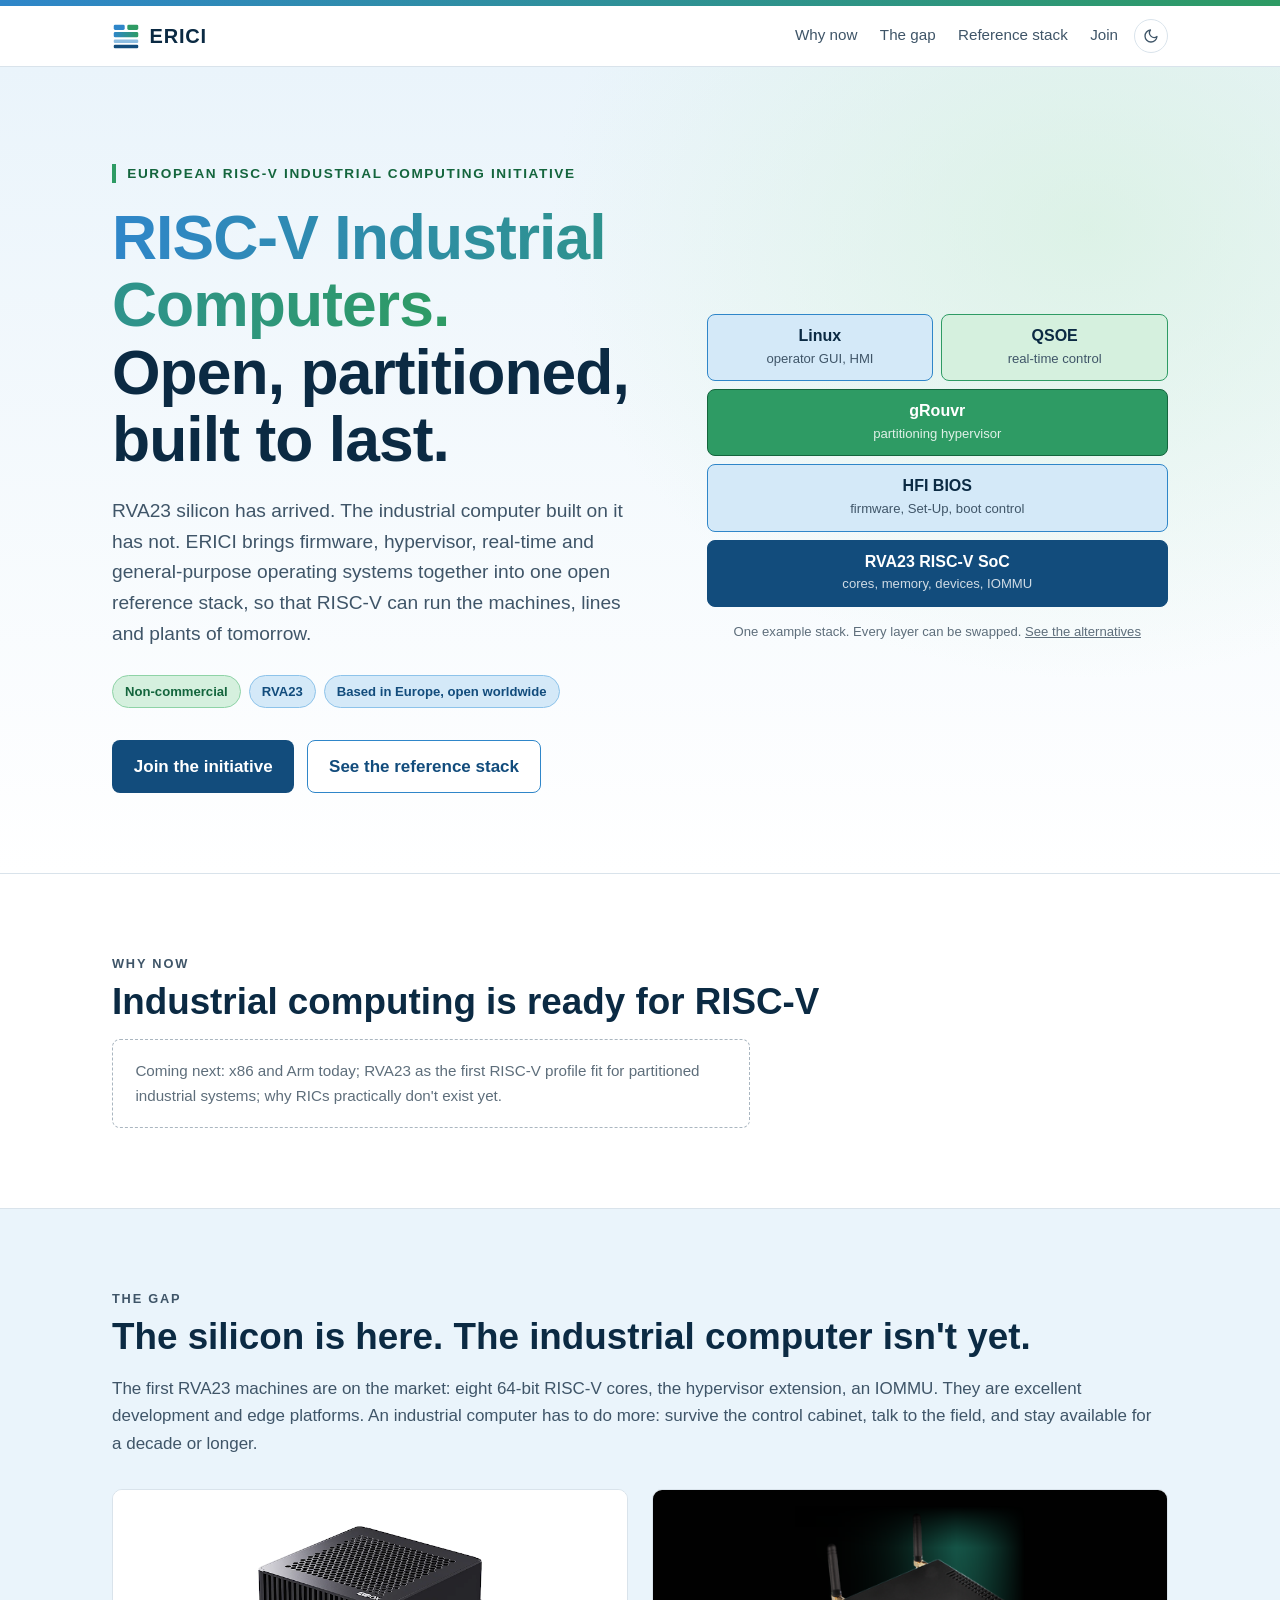
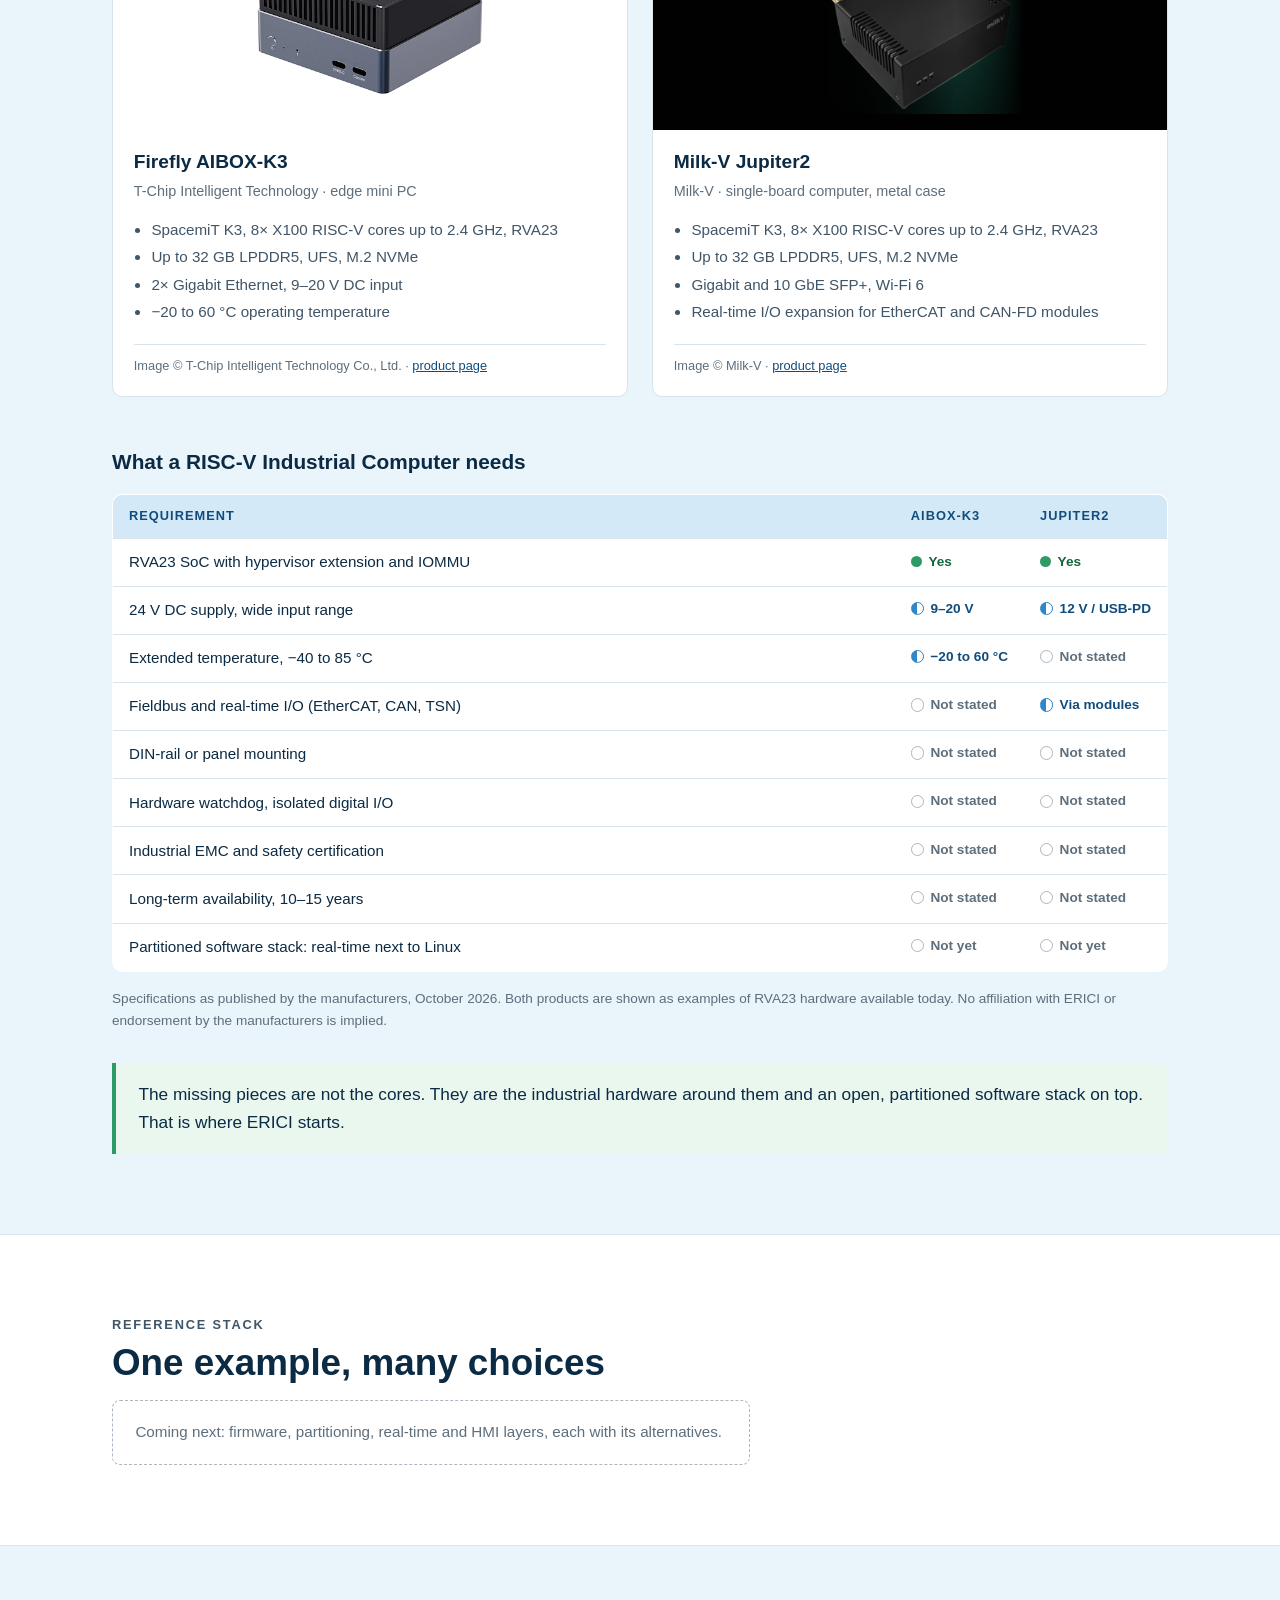
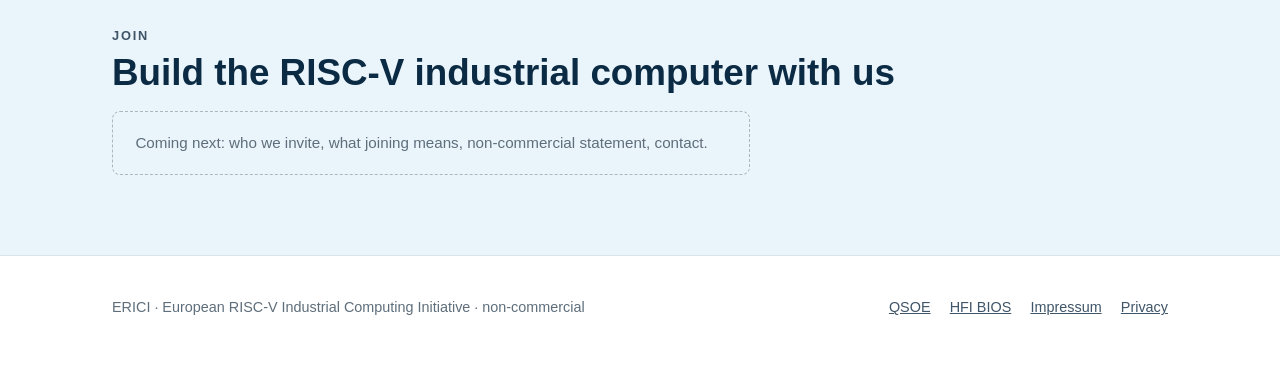
==== index.html @ dc2a8f61 "Add "The gap" section: RVA23 hardware today vs. RIC requirements Product cards for the Firefly AIBOX" ====
<!DOCTYPE html>
<html lang="en">
<head>
  <meta charset="utf-8">
  <meta name="viewport" content="width=device-width, initial-scale=1">
  <title>ERICI — European RISC-V Industrial Computing Initiative</title>
  <meta name="description" content="ERICI is a non-commercial initiative for RISC-V Industrial Computers (RICs): open, partitioned RVA23 systems built for the factory floor.">
  <meta name="color-scheme" content="light dark">
  <link rel="icon" type="image/svg+xml" href="favicon.svg">
  <link rel="stylesheet" href="style.css">
  <script>
    /* apply a saved theme before first paint */
    try {
      var t = localStorage.getItem("erici-theme");
      if (t === "light" || t === "dark") document.documentElement.setAttribute("data-theme", t);
    } catch (e) {}
  </script>
</head>
<body>

<div class="brand-bar"></div>

<header class="site-head">
  <div class="wrap">
    <a class="logo" href="#top" aria-label="ERICI home">
      <svg viewBox="0 0 32 32" aria-hidden="true">
        <defs>
          <linearGradient id="lg" x1="0" y1="0" x2="1" y2="0">
            <stop offset="0" stop-color="#2F86C9"/>
            <stop offset="1" stop-color="#2E9B64"/>
          </linearGradient>
        </defs>
        <rect x="2" y="3" width="12.5" height="6" rx="1.6" fill="#2F86C9"/>
        <rect x="17.5" y="3" width="12.5" height="6" rx="1.6" fill="#2E9B64"/>
        <rect x="2" y="11.5" width="28" height="6" rx="1.6" fill="url(#lg)"/>
        <rect x="2" y="20" width="28" height="4" rx="1.4" fill="#2F86C9" opacity="0.55"/>
        <rect x="2" y="26" width="28" height="4" rx="1.4" fill="#124C7C"/>
      </svg>
      ERICI
    </a>
    <nav class="nav" id="nav" aria-label="Sections">
      <a href="#why">Why now</a>
      <a href="#gap">The gap</a>
      <a href="#stack">Reference stack</a>
      <a href="#join">Join</a>
    </nav>
    <div class="head-tools">
      <button class="theme-toggle" id="theme-toggle" type="button" aria-label="Toggle dark mode">
        <svg viewBox="0 0 24 24" fill="none" stroke="currentColor" stroke-width="2"
             stroke-linecap="round" stroke-linejoin="round" aria-hidden="true">
          <path d="M21 12.8A9 9 0 1 1 11.2 3a7 7 0 0 0 9.8 9.8z"/>
        </svg>
      </button>
      <button class="menu-toggle" id="menu-toggle" type="button" aria-label="Menu"
              aria-controls="nav" aria-expanded="false">
        <svg width="18" height="18" viewBox="0 0 24 24" fill="none" stroke="currentColor"
             stroke-width="2" stroke-linecap="round" aria-hidden="true">
          <path d="M4 7h16M4 12h16M4 17h16"/>
        </svg>
      </button>
    </div>
  </div>
</header>

<main id="top">

  <!-- 1. Vision -->
  <section class="hero" aria-labelledby="hero-title">
    <div class="wrap">
      <div>
        <p class="eyebrow">European RISC-V Industrial Computing Initiative</p>
        <h1 id="hero-title">
          <span class="accent">RISC-V Industrial Computers.</span><br>
          Open, partitioned, built to last.
        </h1>
        <p class="lede">
          RVA23 silicon has arrived. The industrial computer built on it has not.
          ERICI brings firmware, hypervisor, real-time and general-purpose operating
          systems together into one open reference stack, so that RISC-V can run
          the machines, lines and plants of tomorrow.
        </p>
        <ul class="badges">
          <li class="badge green">Non-commercial</li>
          <li class="badge">RVA23</li>
          <li class="badge">Based in Europe, open worldwide</li>
        </ul>
        <div class="cta">
          <a class="btn primary" href="#join">Join the initiative</a>
          <a class="btn" href="#stack">See the reference stack</a>
        </div>
      </div>

      <figure class="stack" aria-label="Example RIC software stack">
        <div class="parts">
          <div class="layer"><b>Linux</b><span>operator GUI, HMI</span></div>
          <div class="layer green"><b>QSOE</b><span>real-time control</span></div>
        </div>
        <div class="layer hv"><b>gRouvr</b><span>partitioning hypervisor</span></div>
        <div class="layer"><b>HFI BIOS</b><span>firmware, Set-Up, boot control</span></div>
        <div class="layer soc"><b>RVA23 RISC-V SoC</b><span>cores, memory, devices, IOMMU</span></div>
        <figcaption>One example stack. Every layer can be swapped.
          <a href="#stack">See the alternatives</a></figcaption>
      </figure>
    </div>
  </section>

  <!-- 2. Why now -->
  <section class="section" id="why" aria-labelledby="why-title">
    <div class="wrap">
      <p class="section-tag">Why now</p>
      <h2 id="why-title">Industrial computing is ready for RISC-V</h2>
      <div class="placeholder">Coming next: x86 and Arm today; RVA23 as the first
        RISC-V profile fit for partitioned industrial systems; why RICs practically
        don't exist yet.</div>
    </div>
  </section>

  <!-- 3. The gap -->
  <section class="section alt" id="gap" aria-labelledby="gap-title">
    <div class="wrap">
      <p class="section-tag">The gap</p>
      <h2 id="gap-title">The silicon is here. The industrial computer isn't yet.</h2>
      <p class="wide">
        The first RVA23 machines are on the market: eight 64-bit RISC-V cores, the
        hypervisor extension, an IOMMU. They are excellent development and edge
        platforms. An industrial computer has to do more: survive the control
        cabinet, talk to the field, and stay available for a&nbsp;decade or longer.
      </p>

      <div class="products">
        <article class="product">
          <div class="product-img light">
            <img src="img/01-FireFly_AIBOX_K3.png" width="512" height="512"
                 alt="Firefly AIBOX-K3, a compact black and grey mini PC" loading="lazy">
          </div>
          <div class="product-body">
            <h3>Firefly AIBOX-K3</h3>
            <p class="maker">T-Chip Intelligent Technology · edge mini PC</p>
            <ul>
              <li>SpacemiT K3, 8× X100 RISC-V cores up to 2.4 GHz, RVA23</li>
              <li>Up to 32 GB LPDDR5, UFS, M.2 NVMe</li>
              <li>2× Gigabit Ethernet, 9–20 V DC input</li>
              <li>−20 to 60 °C operating temperature</li>
            </ul>
            <p class="credit">Image © T-Chip Intelligent Technology Co., Ltd. ·
              <a href="https://www.firefly.store/collections/ai-box/products/aibox-k3-risc-v-edge-mini-pc"
                 rel="noopener">product page</a></p>
          </div>
        </article>

        <article class="product">
          <div class="product-img dark">
            <img src="img/02-MilkV_Jupiter2.png" width="283" height="256"
                 alt="Milk-V Jupiter2 in its black metal case with two antennas" loading="lazy">
          </div>
          <div class="product-body">
            <h3>Milk-V Jupiter2</h3>
            <p class="maker">Milk-V · single-board computer, metal case</p>
            <ul>
              <li>SpacemiT K3, 8× X100 RISC-V cores up to 2.4 GHz, RVA23</li>
              <li>Up to 32 GB LPDDR5, UFS, M.2 NVMe</li>
              <li>Gigabit and 10 GbE SFP+, Wi-Fi 6</li>
              <li>Real-time I/O expansion for EtherCAT and CAN-FD modules</li>
            </ul>
            <p class="credit">Image © Milk-V ·
              <a href="https://milkv.io/jupiter2" rel="noopener">product page</a></p>
          </div>
        </article>
      </div>

      <h3 class="sub">What a RISC-V Industrial Computer needs</h3>
      <div class="table-scroll">
        <table class="checklist">
          <thead>
            <tr>
              <th scope="col">Requirement</th>
              <th scope="col">AIBOX-K3</th>
              <th scope="col">Jupiter2</th>
            </tr>
          </thead>
          <tbody>
            <tr>
              <th scope="row">RVA23 SoC with hypervisor extension and IOMMU</th>
              <td><span class="mark yes">Yes</span></td>
              <td><span class="mark yes">Yes</span></td>
            </tr>
            <tr>
              <th scope="row">24 V DC supply, wide input range</th>
              <td><span class="mark part">9–20&nbsp;V</span></td>
              <td><span class="mark part">12&nbsp;V / USB-PD</span></td>
            </tr>
            <tr>
              <th scope="row">Extended temperature, −40 to 85 °C</th>
              <td><span class="mark part">−20 to 60&nbsp;°C</span></td>
              <td><span class="mark none">Not stated</span></td>
            </tr>
            <tr>
              <th scope="row">Fieldbus and real-time I/O (EtherCAT, CAN, TSN)</th>
              <td><span class="mark none">Not stated</span></td>
              <td><span class="mark part">Via modules</span></td>
            </tr>
            <tr>
              <th scope="row">DIN-rail or panel mounting</th>
              <td><span class="mark none">Not stated</span></td>
              <td><span class="mark none">Not stated</span></td>
            </tr>
            <tr>
              <th scope="row">Hardware watchdog, isolated digital I/O</th>
              <td><span class="mark none">Not stated</span></td>
              <td><span class="mark none">Not stated</span></td>
            </tr>
            <tr>
              <th scope="row">Industrial EMC and safety certification</th>
              <td><span class="mark none">Not stated</span></td>
              <td><span class="mark none">Not stated</span></td>
            </tr>
            <tr>
              <th scope="row">Long-term availability, 10–15 years</th>
              <td><span class="mark none">Not stated</span></td>
              <td><span class="mark none">Not stated</span></td>
            </tr>
            <tr>
              <th scope="row">Partitioned software stack: real-time next to Linux</th>
              <td><span class="mark none">Not yet</span></td>
              <td><span class="mark none">Not yet</span></td>
            </tr>
          </tbody>
        </table>
      </div>
      <p class="note wide">
        Specifications as published by the manufacturers, October 2026. Both products
        are shown as examples of RVA23 hardware available today. No affiliation with
        ERICI or endorsement by the manufacturers is implied.
      </p>

      <p class="takeaway wide">
        The missing pieces are not the cores. They are the industrial hardware around
        them and an open, partitioned software stack on top. That is where ERICI starts.
      </p>
    </div>
  </section>

  <!-- 4. Reference stack -->
  <section class="section" id="stack" aria-labelledby="stack-title">
    <div class="wrap">
      <p class="section-tag">Reference stack</p>
      <h2 id="stack-title">One example, many choices</h2>
      <div class="placeholder">Coming next: firmware, partitioning, real-time and
        HMI layers, each with its alternatives.</div>
    </div>
  </section>

  <!-- 5. Join -->
  <section class="section alt" id="join" aria-labelledby="join-title">
    <div class="wrap">
      <p class="section-tag">Join</p>
      <h2 id="join-title">Build the RISC-V industrial computer with us</h2>
      <div class="placeholder">Coming next: who we invite, what joining means,
        non-commercial statement, contact.</div>
    </div>
  </section>

</main>

<footer class="site-foot">
  <div class="wrap">
    <p>ERICI · European RISC-V Industrial Computing Initiative · non-commercial</p>
    <ul>
      <li><a href="https://qsoe.net">QSOE</a></li>
      <li><a href="https://qsoe.net/hfi">HFI BIOS</a></li>
      <li><a href="impressum.html">Impressum</a></li>
      <li><a href="privacy.html">Privacy</a></li>
    </ul>
  </div>
</footer>

<script>
  (function () {
    var root = document.documentElement;
    var themeBtn = document.getElementById("theme-toggle");
    themeBtn.addEventListener("click", function () {
      var cur = root.getAttribute("data-theme") ||
                (matchMedia("(prefers-color-scheme: dark)").matches ? "dark" : "light");
      var next = cur === "dark" ? "light" : "dark";
      root.setAttribute("data-theme", next);
      try { localStorage.setItem("erici-theme", next); } catch (e) {}
    });

    var nav = document.getElementById("nav");
    var menuBtn = document.getElementById("menu-toggle");
    menuBtn.addEventListener("click", function () {
      var open = nav.classList.toggle("open");
      menuBtn.setAttribute("aria-expanded", open ? "true" : "false");
    });
    nav.addEventListener("click", function (e) {
      if (e.target.tagName === "A") {
        nav.classList.remove("open");
        menuBtn.setAttribute("aria-expanded", "false");
      }
    });
  })();
</script>

</body>
</html>
---- style.css ----
/* ERICI — European RISC-V Industrial Computing Initiative — shared styles */

:root {
  /* palette from the Oct 2026 slides */
  --ink:      #0B2A43;
  --ink-soft: #3F5568;
  --muted:    #5E6E7B;
  --blue0:    #EAF4FB;
  --blue1:    #D4E9F8;
  --blue2:    #8DC3EA;
  --blue3:    #2F86C9;
  --blue4:    #124C7C;
  --green0:   #EAF7EF;
  --green1:   #D5F0DE;
  --green2:   #8ED3A6;
  --green3:   #2E9B64;
  --green4:   #14653D;
  --grey1:    #EEF2F5;
  --grey2:    #AAB6C0;

  --bg:       #FFFFFF;
  --bg-soft:  var(--blue0);
  --surface:  #FFFFFF;
  --line:     #D9E3EB;
  --link:     var(--blue4);
  --brand:    linear-gradient(90deg, var(--blue3), var(--green3));

  --font: "Helvetica Neue", Helvetica, Arial, "Liberation Sans", sans-serif;
  --mono: ui-monospace, "SFMono-Regular", Menlo, Consolas, "Liberation Mono", monospace;

  --wrap: 1120px;
  --gutter: clamp(16px, 4vw, 32px);
}

@media (prefers-color-scheme: dark) {
  :root:not([data-theme="light"]) {
    --ink:      #E6EEF5;
    --ink-soft: #B4C3D0;
    --muted:    #8A9BA9;
    --blue0:    #0F2232;
    --blue1:    #15324A;
    --blue2:    #2F6E9F;
    --blue3:    #4FA3E3;
    --blue4:    #8DC3EA;
    --green0:   #0F261B;
    --green1:   #163826;
    --green2:   #2E7A50;
    --green3:   #4CC08A;
    --green4:   #8ED3A6;
    --grey1:    #1A2632;
    --grey2:    #4A5A68;
    --bg:       #0A1620;
    --bg-soft:  #0E1E2B;
    --surface:  #102231;
    --line:     #1F3446;
    --link:     #8DC3EA;
  }
}

:root[data-theme="dark"] {
  --ink:      #E6EEF5;
  --ink-soft: #B4C3D0;
  --muted:    #8A9BA9;
  --blue0:    #0F2232;
  --blue1:    #15324A;
  --blue2:    #2F6E9F;
  --blue3:    #4FA3E3;
  --blue4:    #8DC3EA;
  --green0:   #0F261B;
  --green1:   #163826;
  --green2:   #2E7A50;
  --green3:   #4CC08A;
  --green4:   #8ED3A6;
  --grey1:    #1A2632;
  --grey2:    #4A5A68;
  --bg:       #0A1620;
  --bg-soft:  #0E1E2B;
  --surface:  #102231;
  --line:     #1F3446;
  --link:     #8DC3EA;
}

* { box-sizing: border-box; }

html {
  -webkit-text-size-adjust: 100%;
  scroll-behavior: smooth;
  scroll-padding-top: 72px;
}

body {
  margin: 0;
  font-family: var(--font);
  font-size: 17px;
  line-height: 1.6;
  color: var(--ink);
  background: var(--bg);
  overflow-x: hidden;
}

a { color: var(--link); }
a:hover { color: var(--green3); }

.wrap {
  max-width: var(--wrap);
  margin: 0 auto;
  padding: 0 var(--gutter);
}

/* ---- brand bar: the blue-to-green strip from the slides ---- */
.brand-bar {
  height: 6px;
  background: var(--brand);
}

/* ---- header ---- */
.site-head {
  position: sticky;
  top: 0;
  z-index: 10;
  background: color-mix(in srgb, var(--bg) 88%, transparent);
  backdrop-filter: blur(8px);
  -webkit-backdrop-filter: blur(8px);
  border-bottom: 1px solid var(--line);
}
.site-head .wrap {
  display: flex;
  align-items: center;
  justify-content: space-between;
  gap: 1rem;
  min-height: 60px;
}
.logo {
  display: flex;
  align-items: center;
  gap: 0.6rem;
  color: var(--ink);
  text-decoration: none;
  font-weight: 700;
  font-size: 1.25rem;
  letter-spacing: 0.04em;
}
.logo:hover { color: var(--ink); }
.logo svg { width: 28px; height: 28px; flex: none; }

.nav {
  display: flex;
  align-items: center;
  gap: 0.2rem 1.4rem;
}
.nav a {
  color: var(--ink-soft);
  text-decoration: none;
  font-size: 0.95rem;
  padding: 0.3rem 0;
  border-bottom: 2px solid transparent;
}
.nav a:hover { color: var(--ink); border-bottom-color: var(--green3); }

.theme-toggle {
  border: 1px solid var(--line);
  background: var(--surface);
  color: var(--ink-soft);
  border-radius: 999px;
  width: 34px;
  height: 34px;
  display: grid;
  place-items: center;
  cursor: pointer;
  flex: none;
}
.theme-toggle:hover { color: var(--ink); border-color: var(--blue2); }
.theme-toggle svg { width: 16px; height: 16px; }

.head-tools { display: flex; align-items: center; gap: 0.5rem; }
.nav { margin-left: auto; }
.menu-toggle { display: none; }

/* ---- hero ---- */
.hero {
  background:
    radial-gradient(60% 80% at 85% 20%, color-mix(in srgb, var(--green1) 70%, transparent), transparent 70%),
    linear-gradient(180deg, var(--bg-soft) 0%, var(--bg) 100%);
  padding: clamp(3rem, 8vw, 6rem) 0 clamp(3rem, 7vw, 5rem);
}
.hero .wrap {
  display: grid;
  grid-template-columns: minmax(0, 1.15fr) minmax(0, 1fr);
  gap: clamp(2rem, 5vw, 4rem);
  align-items: center;
}
.eyebrow {
  display: flex;
  align-items: center;
  gap: 0.7rem;
  margin: 0 0 1.2rem;
  color: var(--green4);
  font-weight: 700;
  font-size: 0.85rem;
  letter-spacing: 0.12em;
  text-transform: uppercase;
}
.eyebrow::before {
  content: "";
  width: 4px;
  height: 1.4em;
  background: var(--green3);
  flex: none;
}
.hero h1 {
  margin: 0;
  font-size: clamp(2.3rem, 5.4vw, 3.9rem);
  line-height: 1.08;
  letter-spacing: -0.015em;
  font-weight: 700;
}
.hero h1 .accent {
  background: var(--brand);
  -webkit-background-clip: text;
  background-clip: text;
  color: transparent;
}
.lede {
  margin: 1.4rem 0 0;
  max-width: 36em;
  font-size: clamp(1.05rem, 1.6vw, 1.2rem);
  color: var(--ink-soft);
}
.badges {
  display: flex;
  flex-wrap: wrap;
  gap: 0.5rem;
  margin: 1.6rem 0 0;
  padding: 0;
  list-style: none;
}
.badge {
  font-size: 0.82rem;
  font-weight: 600;
  padding: 0.3rem 0.75rem;
  border-radius: 999px;
  border: 1px solid var(--blue2);
  background: var(--blue1);
  color: var(--blue4);
}
.badge.green {
  border-color: var(--green2);
  background: var(--green1);
  color: var(--green4);
}
.cta {
  display: flex;
  flex-wrap: wrap;
  gap: 0.8rem;
  margin: 2rem 0 0;
}
.btn {
  display: inline-block;
  padding: 0.75rem 1.3rem;
  border-radius: 8px;
  font-weight: 600;
  text-decoration: none;
  border: 1.5px solid var(--blue3);
  color: var(--blue4);
  background: var(--surface);
}
.btn:hover { border-color: var(--green3); color: var(--green4); }
.btn.primary {
  border-color: transparent;
  background: var(--blue4);
  color: #FFFFFF;
}
.btn.primary:hover { background: var(--green4); color: #FFFFFF; }
:root[data-theme="dark"] .btn.primary { background: var(--blue3); color: #06121C; }
@media (prefers-color-scheme: dark) {
  :root:not([data-theme="light"]) .btn.primary { background: var(--blue3); color: #06121C; }
}

/* ---- hero stack figure (teaser for the reference stack section) ---- */
.stack {
  margin: 0;
  display: grid;
  gap: 8px;
}
.layer {
  border-radius: 8px;
  border: 1.5px solid var(--blue3);
  background: var(--blue1);
  padding: 0.7rem 1rem;
  text-align: center;
  line-height: 1.3;
}
.layer b { display: block; font-size: 1rem; }
.layer span { font-size: 0.82rem; color: var(--ink-soft); }
.layer.green { border-color: var(--green3); background: var(--green1); }
.layer.hv {
  /* fixed solid fills: white text must stay readable in both themes */
  border-color: #14653D;
  background: #2E9B64;
  color: #FFFFFF;
}
.layer.hv span { color: rgba(255, 255, 255, 0.85); }
.layer.soc {
  border-color: #124C7C;
  background: #124C7C;
  color: #FFFFFF;
}
.layer.soc span { color: rgba(255, 255, 255, 0.8); }
.parts {
  display: grid;
  grid-template-columns: 1fr 1fr;
  gap: 8px;
}
.stack figcaption {
  margin-top: 0.4rem;
  font-size: 0.82rem;
  color: var(--muted);
  text-align: center;
}
.stack figcaption a { color: inherit; }

/* ---- sections ---- */
.section {
  padding: clamp(3rem, 7vw, 5rem) 0;
  border-top: 1px solid var(--line);
}
.section.alt { background: var(--bg-soft); }
.section-tag {
  margin: 0 0 0.4rem;
  color: var(--green4);
  font-weight: 700;
  font-size: 0.8rem;
  letter-spacing: 0.14em;
  text-transform: uppercase;
}
.section h2 {
  margin: 0 0 1rem;
  font-size: clamp(1.7rem, 3.4vw, 2.3rem);
  line-height: 1.15;
}
.section p { max-width: 42em; color: var(--ink-soft); }
.section p.wide { max-width: none; }   /* intro above full-width content */
.placeholder {
  border: 1.5px dashed var(--grey2);
  border-radius: 8px;
  padding: 1.2rem 1.4rem;
  color: var(--muted);
  font-size: 0.95rem;
  max-width: 42em;
}

/* ---- the gap: product cards ---- */
.products {
  display: grid;
  grid-template-columns: repeat(2, minmax(0, 1fr));
  gap: 1.5rem;
  margin: 2rem 0 0;
}
.product {
  display: flex;
  flex-direction: column;
  border: 1px solid var(--line);
  border-radius: 10px;
  overflow: hidden;
  background: var(--surface);
}
.product-img {
  display: flex;
  align-items: center;
  justify-content: center;
  height: 240px;
  padding: 1rem;
  overflow: hidden;
}
/* each photo sits on the background it was shot on */
.product-img.light { background: #FFFFFF; }
.product-img.light img { height: 150%; max-width: none; }   /* trim the photo's white margin */
.product-img.dark {
  background: #010101;
}
/* the Milk-V photo has its own black-to-green backdrop: fade its top and right edges to black */
.product-img.dark img {
  -webkit-mask-image: linear-gradient(to left, transparent 0, #000 30%),
                      linear-gradient(to bottom, transparent 0, #000 20%);
  -webkit-mask-composite: source-in;
  mask-image: linear-gradient(to left, transparent 0, #000 30%),
              linear-gradient(to bottom, transparent 0, #000 20%);
  mask-composite: intersect;
}
.product-img img {
  display: block;
  height: 100%;
  width: auto;
  max-width: 100%;
  object-fit: contain;
}
.product-body { padding: 1.1rem 1.3rem 1.2rem; display: flex; flex-direction: column; flex: 1; }
.product h3 { margin: 0; font-size: 1.2rem; }
.product .maker { margin: 0.15rem 0 0.7rem; font-size: 0.9rem; color: var(--muted); }
.product ul { margin: 0 0 1rem; padding-left: 1.1rem; color: var(--ink-soft); font-size: 0.95rem; }
.product li { margin: 0.2rem 0; }
.product .credit {
  margin: auto 0 0;
  padding-top: 0.7rem;
  border-top: 1px solid var(--line);
  font-size: 0.8rem;
  color: var(--muted);
}

/* ---- the gap: checklist ---- */
.sub { margin: 3rem 0 1rem; font-size: 1.3rem; }
.table-scroll { overflow-x: auto; }
.checklist {
  width: 100%;
  border-collapse: collapse;
  background: var(--surface);
  border: 1px solid var(--line);
  border-radius: 10px;
  overflow: hidden;
  font-size: 0.95rem;
}
.checklist th,
.checklist td {
  padding: 0.7rem 1rem;
  text-align: left;
  border-bottom: 1px solid var(--line);
  vertical-align: middle;
}
.checklist thead th {
  background: var(--blue1);
  color: var(--blue4);
  font-size: 0.8rem;
  letter-spacing: 0.08em;
  text-transform: uppercase;
}
.checklist tbody th { font-weight: 500; color: var(--ink); }
.checklist tbody tr:last-child > * { border-bottom: 0; }
.checklist td { white-space: nowrap; width: 1%; }
.mark {
  display: inline-flex;
  align-items: center;
  gap: 0.4rem;
  font-size: 0.85rem;
  font-weight: 600;
}
.mark::before {
  content: "";
  width: 0.7rem;
  height: 0.7rem;
  border-radius: 50%;
  flex: none;
}
.mark.yes  { color: var(--green4); }
.mark.yes::before  { background: var(--green3); }
.mark.part { color: var(--blue4); }
.mark.part::before { background: linear-gradient(90deg, var(--blue3) 50%, transparent 50%);
                     border: 1.5px solid var(--blue3); }
.mark.none { color: var(--muted); }
.mark.none::before { border: 1.5px solid var(--grey2); }

.note { font-size: 0.85rem; color: var(--muted) !important; margin-top: 1rem; }
.takeaway {
  margin: 2rem 0 0;
  padding: 1.1rem 1.4rem;
  border-left: 4px solid var(--green3);
  background: var(--green0);
  border-radius: 0 8px 8px 0;
  color: var(--ink) !important;
  font-size: 1.08rem;
  font-weight: 500;
}

/* ---- footer ---- */
.site-foot {
  border-top: 1px solid var(--line);
  padding: 2.5rem 0 3rem;
  font-size: 0.9rem;
  color: var(--muted);
}
.site-foot .wrap {
  display: flex;
  flex-wrap: wrap;
  justify-content: space-between;
  gap: 1rem 2rem;
}
.site-foot p { margin: 0; }
.site-foot ul {
  display: flex;
  flex-wrap: wrap;
  gap: 0.4rem 1.2rem;
  margin: 0;
  padding: 0;
  list-style: none;
}
.site-foot a { color: var(--ink-soft); }

/* ---- responsive ---- */
@media (max-width: 860px) {
  .hero .wrap { grid-template-columns: 1fr; }
  .products { grid-template-columns: 1fr; }
  .stack { max-width: 460px; }
}

@media (max-width: 720px) {
  .menu-toggle {
    display: grid;
    place-items: center;
    width: 34px;
    height: 34px;
    border: 1px solid var(--line);
    border-radius: 8px;
    background: var(--surface);
    color: var(--ink);
    cursor: pointer;
  }
  .nav {
    position: absolute;
    top: 100%;
    left: 0;
    right: 0;
    flex-direction: column;
    align-items: stretch;
    gap: 0;
    padding: 0.4rem var(--gutter) 0.8rem;
    background: var(--bg);
    border-bottom: 1px solid var(--line);
    display: none;
  }
  .nav.open { display: flex; }
  .checklist th, .checklist td { padding: 0.6rem 0.7rem; }
  .checklist td { white-space: normal; }
  .nav a { padding: 0.65rem 0; border-bottom: 1px solid var(--line); }
}
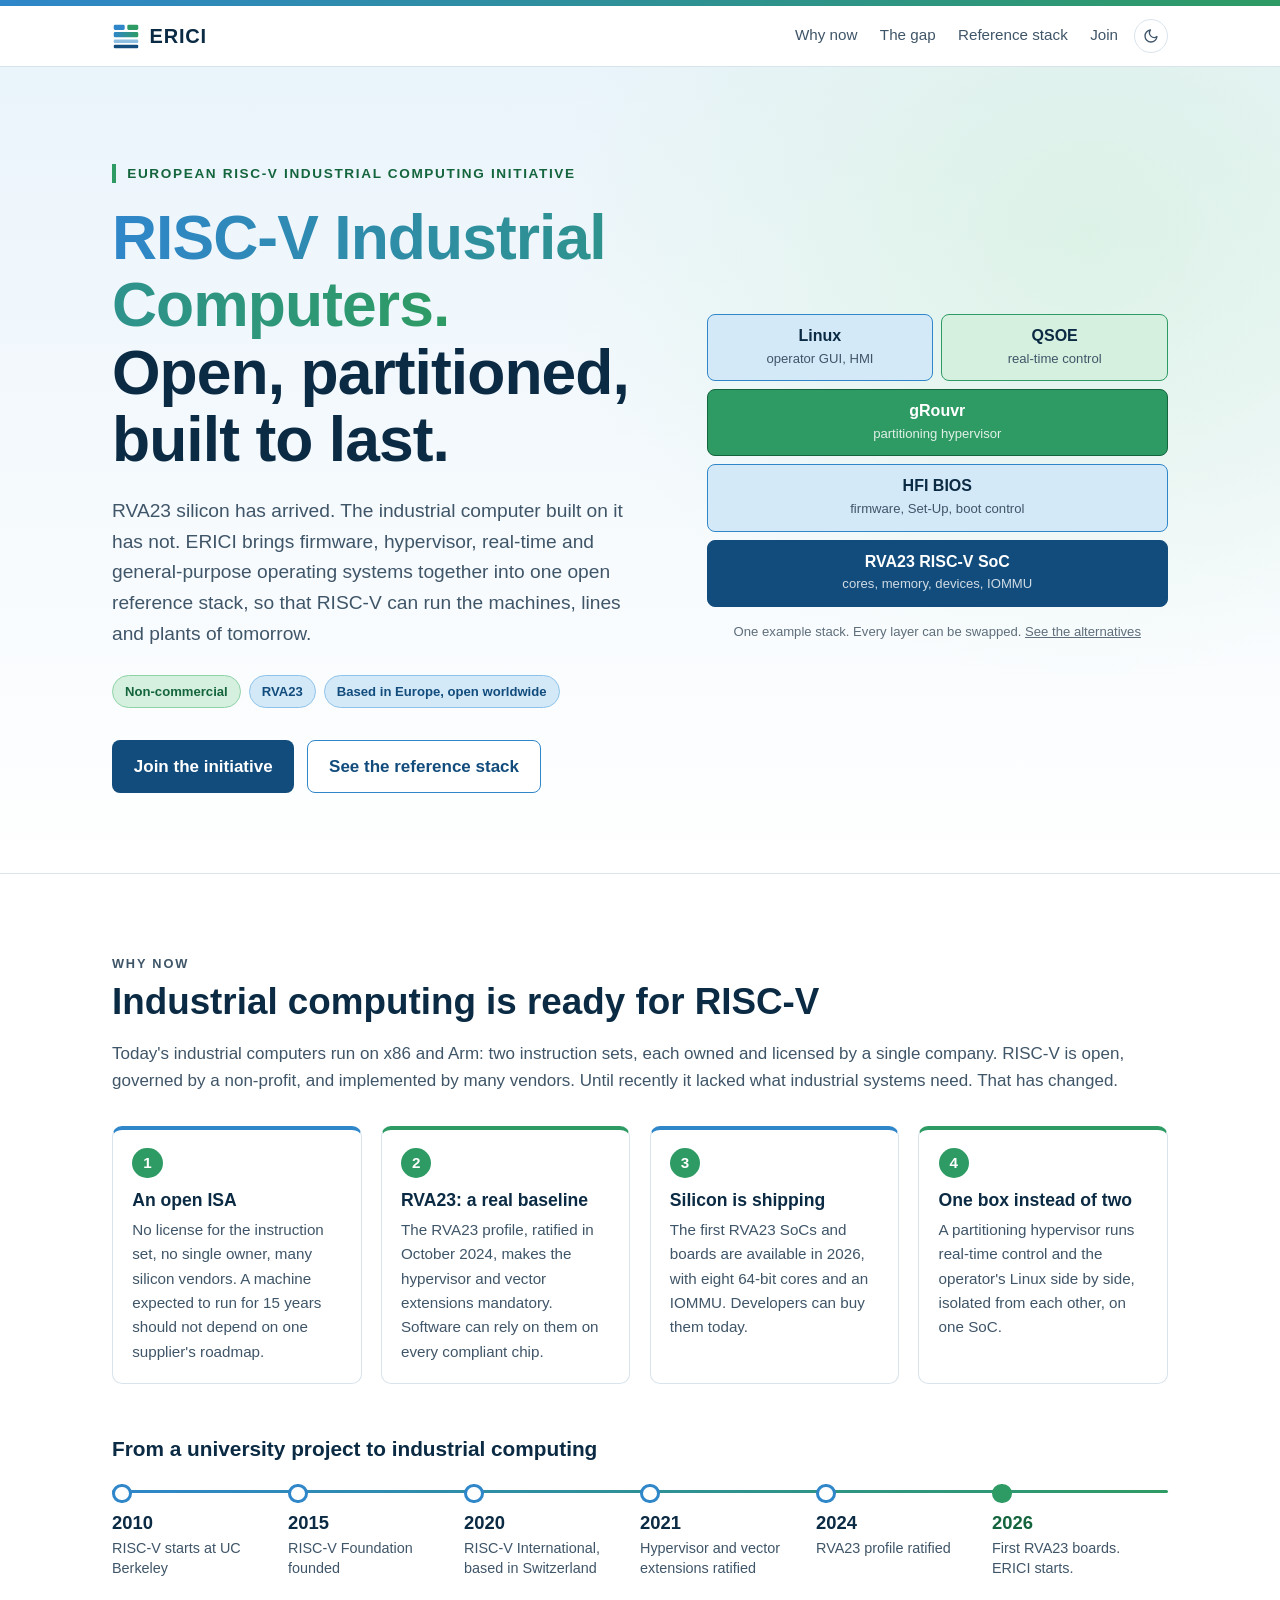
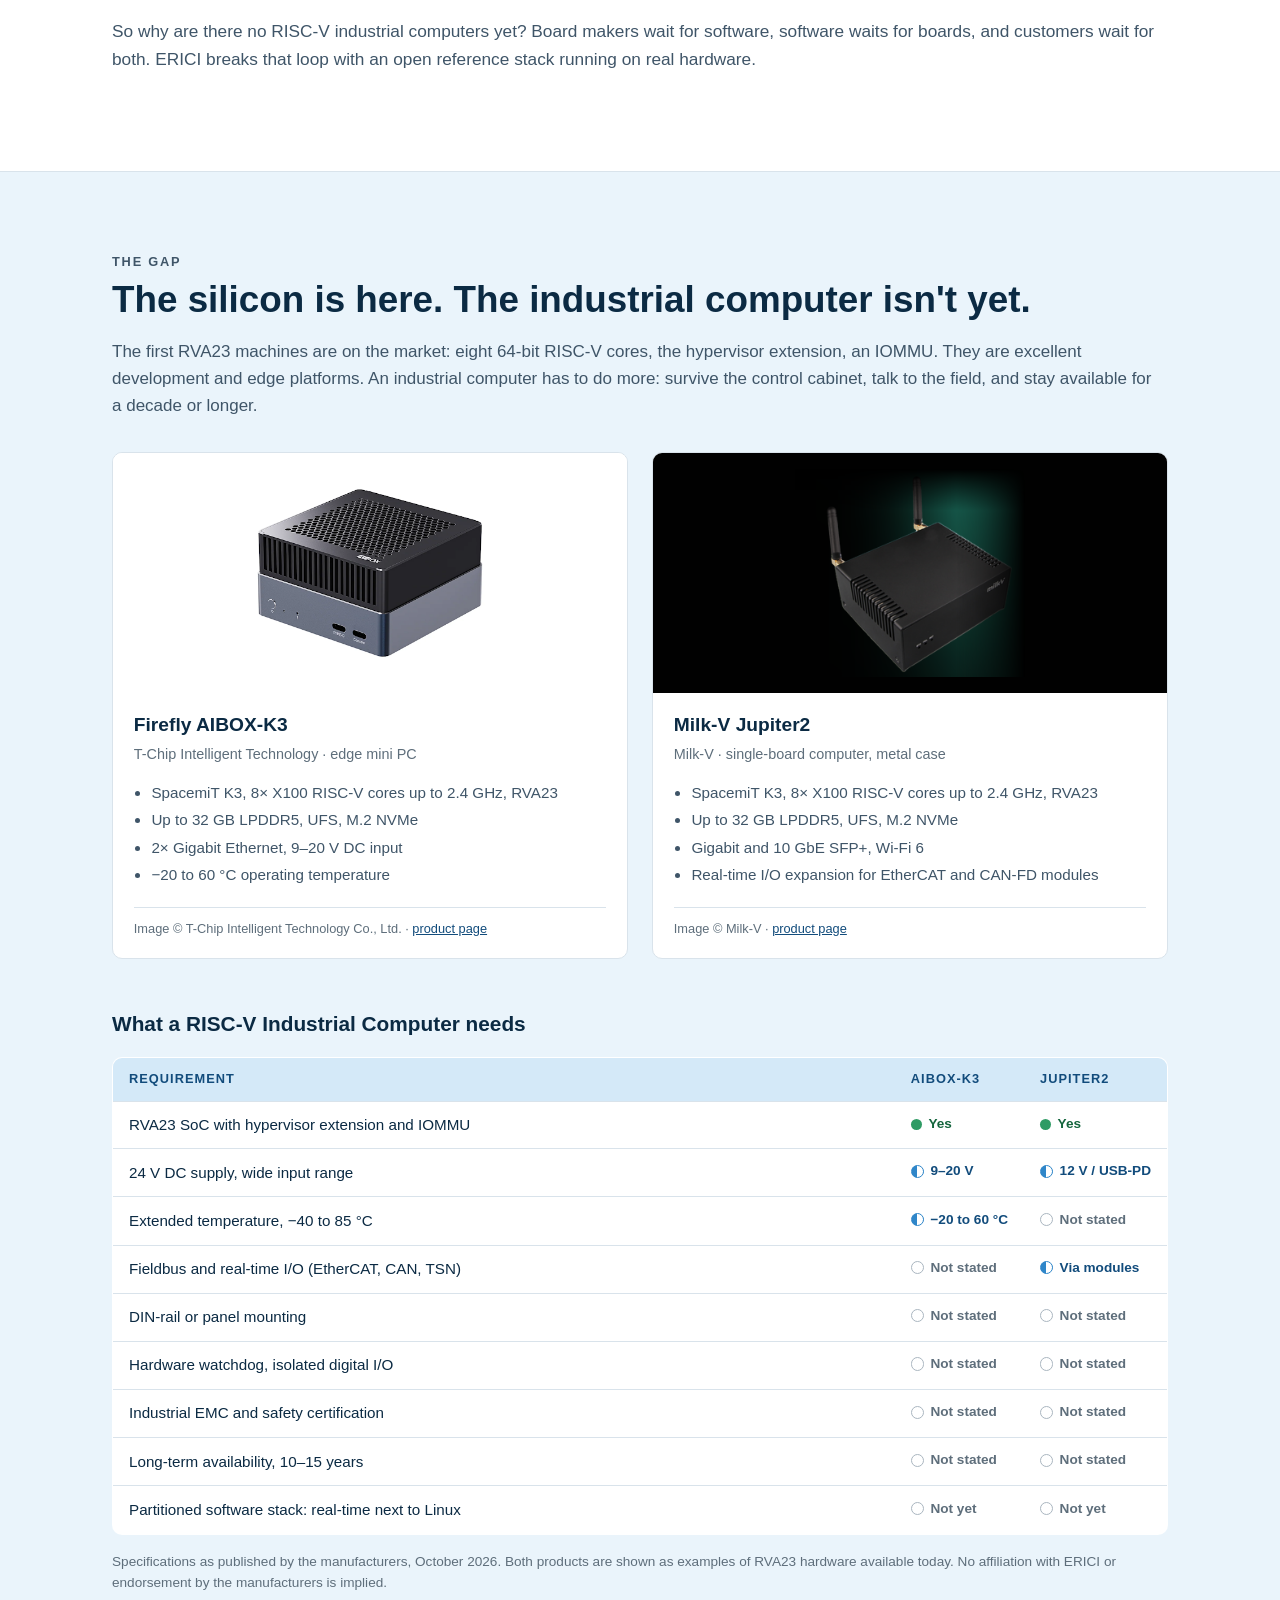
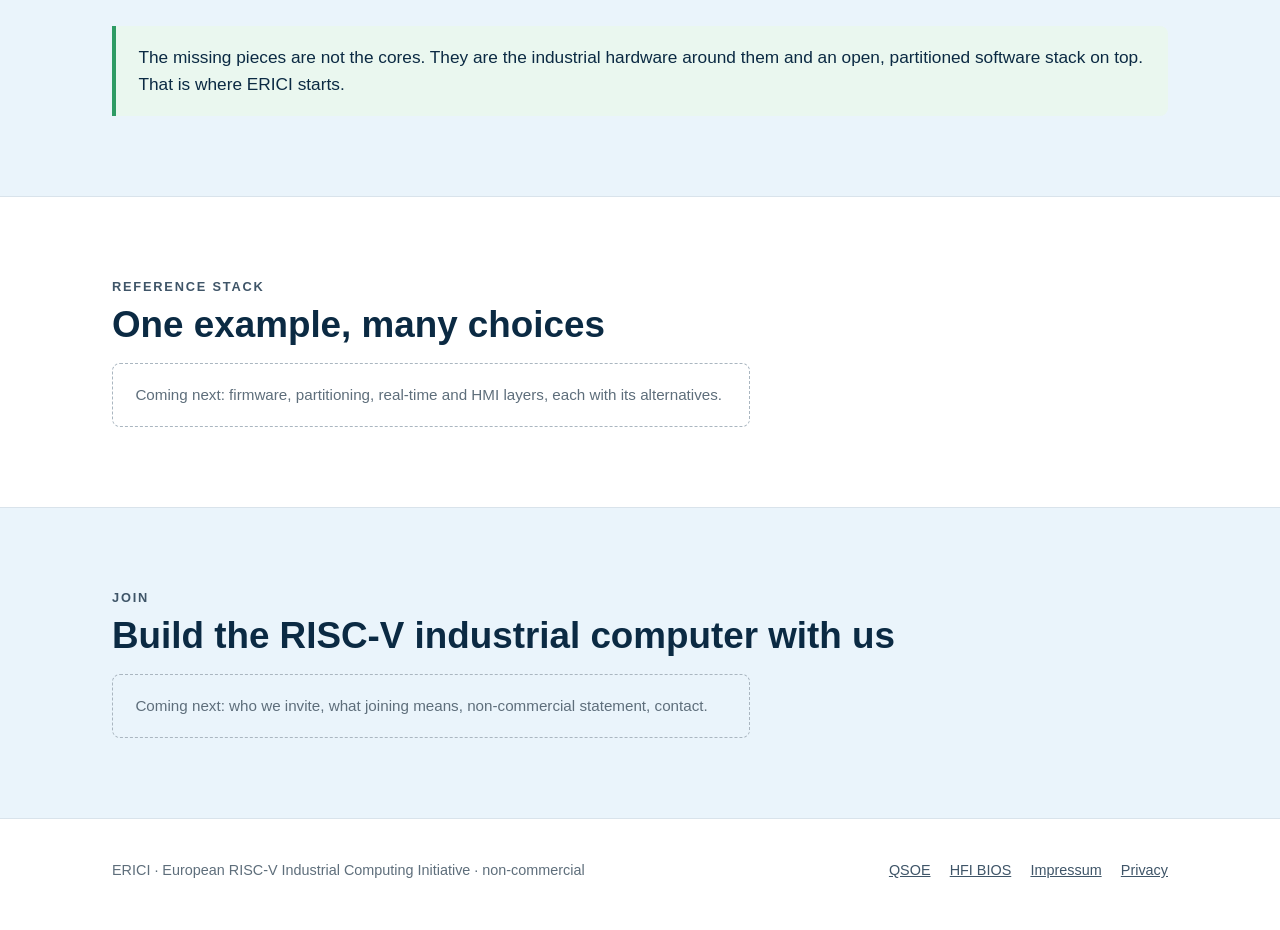
==== commit 8bfc251c: "Add "Why now" section: reasons, RISC-V timeline, the chicken-and-egg loop Four reason cards (open IS" ====
--- a/index.html
+++ b/index.html
@@ -109,9 +109,57 @@
     <div class="wrap">
       <p class="section-tag">Why now</p>
       <h2 id="why-title">Industrial computing is ready for RISC-V</h2>
-      <div class="placeholder">Coming next: x86 and Arm today; RVA23 as the first
-        RISC-V profile fit for partitioned industrial systems; why RICs practically
-        don't exist yet.</div>
+      <p class="wide">
+        Today's industrial computers run on x86 and Arm: two instruction sets, each
+        owned and licensed by a single company. RISC-V is open, governed by a
+        non-profit, and implemented by many vendors. Until recently it lacked what
+        industrial systems need. That has changed.
+      </p>
+
+      <div class="reasons">
+        <article class="reason">
+          <span class="num">1</span>
+          <h3>An open ISA</h3>
+          <p>No license for the instruction set, no single owner, many silicon vendors.
+            A machine expected to run for 15 years should not depend on one
+            supplier's roadmap.</p>
+        </article>
+        <article class="reason">
+          <span class="num">2</span>
+          <h3>RVA23: a real baseline</h3>
+          <p>The RVA23 profile, ratified in October 2024, makes the hypervisor and
+            vector extensions mandatory. Software can rely on them on every
+            compliant chip.</p>
+        </article>
+        <article class="reason">
+          <span class="num">3</span>
+          <h3>Silicon is shipping</h3>
+          <p>The first RVA23 SoCs and boards are available in 2026, with eight
+            64-bit cores and an IOMMU. Developers can buy them today.</p>
+        </article>
+        <article class="reason">
+          <span class="num">4</span>
+          <h3>One box instead of two</h3>
+          <p>A partitioning hypervisor runs real-time control and the operator's
+            Linux side by side, isolated from each other, on one SoC.</p>
+        </article>
+      </div>
+
+      <h3 class="sub">From a university project to industrial computing</h3>
+      <ol class="timeline">
+        <li><b>2010</b><span>RISC-V starts at UC Berkeley</span></li>
+        <li><b>2015</b><span>RISC-V Foundation founded</span></li>
+        <li><b>2020</b><span>RISC-V International, based in Switzerland</span></li>
+        <li><b>2021</b><span>Hypervisor and vector extensions ratified</span></li>
+        <li><b>2024</b><span>RVA23 profile ratified</span></li>
+        <li class="now"><b>2026</b><span>First RVA23 boards. ERICI starts.</span></li>
+      </ol>
+
+      <p class="wide closing">
+        So why are there no RISC-V industrial computers yet? Board makers wait for
+        software, software waits for boards, and customers wait for both. ERICI
+        breaks that loop with an open reference stack running on real hardware.
+      </p>
     </div>
   </section>
 
--- a/style.css
+++ b/style.css
@@ -349,6 +349,78 @@
   max-width: 42em;
 }
 
+/* ---- why now: reasons ---- */
+.reasons {
+  display: grid;
+  grid-template-columns: repeat(4, minmax(0, 1fr));
+  gap: 1.2rem;
+  margin: 2rem 0 0;
+}
+.reason {
+  border: 1px solid var(--line);
+  border-top: 4px solid var(--blue3);
+  border-radius: 10px;
+  background: var(--surface);
+  padding: 1.1rem 1.2rem 1.2rem;
+}
+.reason:nth-child(even) { border-top-color: var(--green3); }
+.reason .num {
+  display: inline-grid;
+  place-items: center;
+  width: 1.9rem;
+  height: 1.9rem;
+  border-radius: 50%;
+  background: var(--green3);
+  color: #FFFFFF;
+  font-weight: 700;
+  font-size: 0.95rem;
+}
+.reason h3 { margin: 0.7rem 0 0.4rem; font-size: 1.1rem; line-height: 1.25; }
+.section .reason p { margin: 0; font-size: 0.95rem; }
+
+/* ---- why now: timeline ---- */
+.timeline {
+  list-style: none;
+  margin: 0;
+  padding: 0;
+  display: grid;
+  grid-template-columns: repeat(6, minmax(0, 1fr));
+  position: relative;
+}
+/* the rail: blue-to-green, like the brand bar */
+.timeline::before {
+  content: "";
+  position: absolute;
+  left: 0;
+  right: 0;
+  top: 0.55rem;
+  height: 3px;
+  background: var(--brand);
+  border-radius: 2px;
+}
+.timeline li {
+  position: relative;
+  padding: 1.7rem 0.8rem 0 0;
+}
+.timeline li::before {
+  content: "";
+  position: absolute;
+  top: 0.15rem;
+  left: 0;
+  width: 0.85rem;
+  height: 0.85rem;
+  border-radius: 50%;
+  background: var(--bg);
+  border: 3px solid var(--blue3);
+}
+.section.alt .timeline li::before { background: var(--bg-soft); }
+.timeline li.now::before { background: var(--green3); border-color: var(--green3); }
+.timeline b { display: block; font-size: 1.15rem; }
+.timeline span { display: block; font-size: 0.9rem; color: var(--ink-soft); line-height: 1.4; }
+.timeline li.now b { color: var(--green4); }
+
+.closing { margin-top: 2.5rem; font-size: 1.08rem; }
+
 /* ---- the gap: product cards ---- */
 .products {
   display: grid;
@@ -495,6 +567,10 @@
 .site-foot a { color: var(--ink-soft); }
 
 /* ---- responsive ---- */
+@media (max-width: 1000px) {
+  .reasons { grid-template-columns: repeat(2, minmax(0, 1fr)); }
+}
+
 @media (max-width: 860px) {
   .hero .wrap { grid-template-columns: 1fr; }
   .products { grid-template-columns: 1fr; }
@@ -527,6 +603,15 @@
     display: none;
   }
   .nav.open { display: flex; }
+  .reasons { grid-template-columns: 1fr; }
+  /* vertical timeline on phones */
+  .timeline { grid-template-columns: 1fr; padding-left: 1.6rem; }
+  .timeline::before { left: 0.4rem; right: auto; top: 0.3rem; bottom: 0.3rem; width: 3px; height: auto;
+                      background: linear-gradient(180deg, var(--blue3), var(--green3)); }
+  .timeline li { padding: 0 0 1rem; }
+  .timeline li::before { left: -1.6rem; top: 0.3rem; }
+  .timeline b { display: inline; margin-right: 0.5rem; }
+  .timeline span { display: inline; }
   .checklist th, .checklist td { padding: 0.6rem 0.7rem; }
   .checklist td { white-space: normal; }
   .nav a { padding: 0.65rem 0; border-bottom: 1px solid var(--line); }
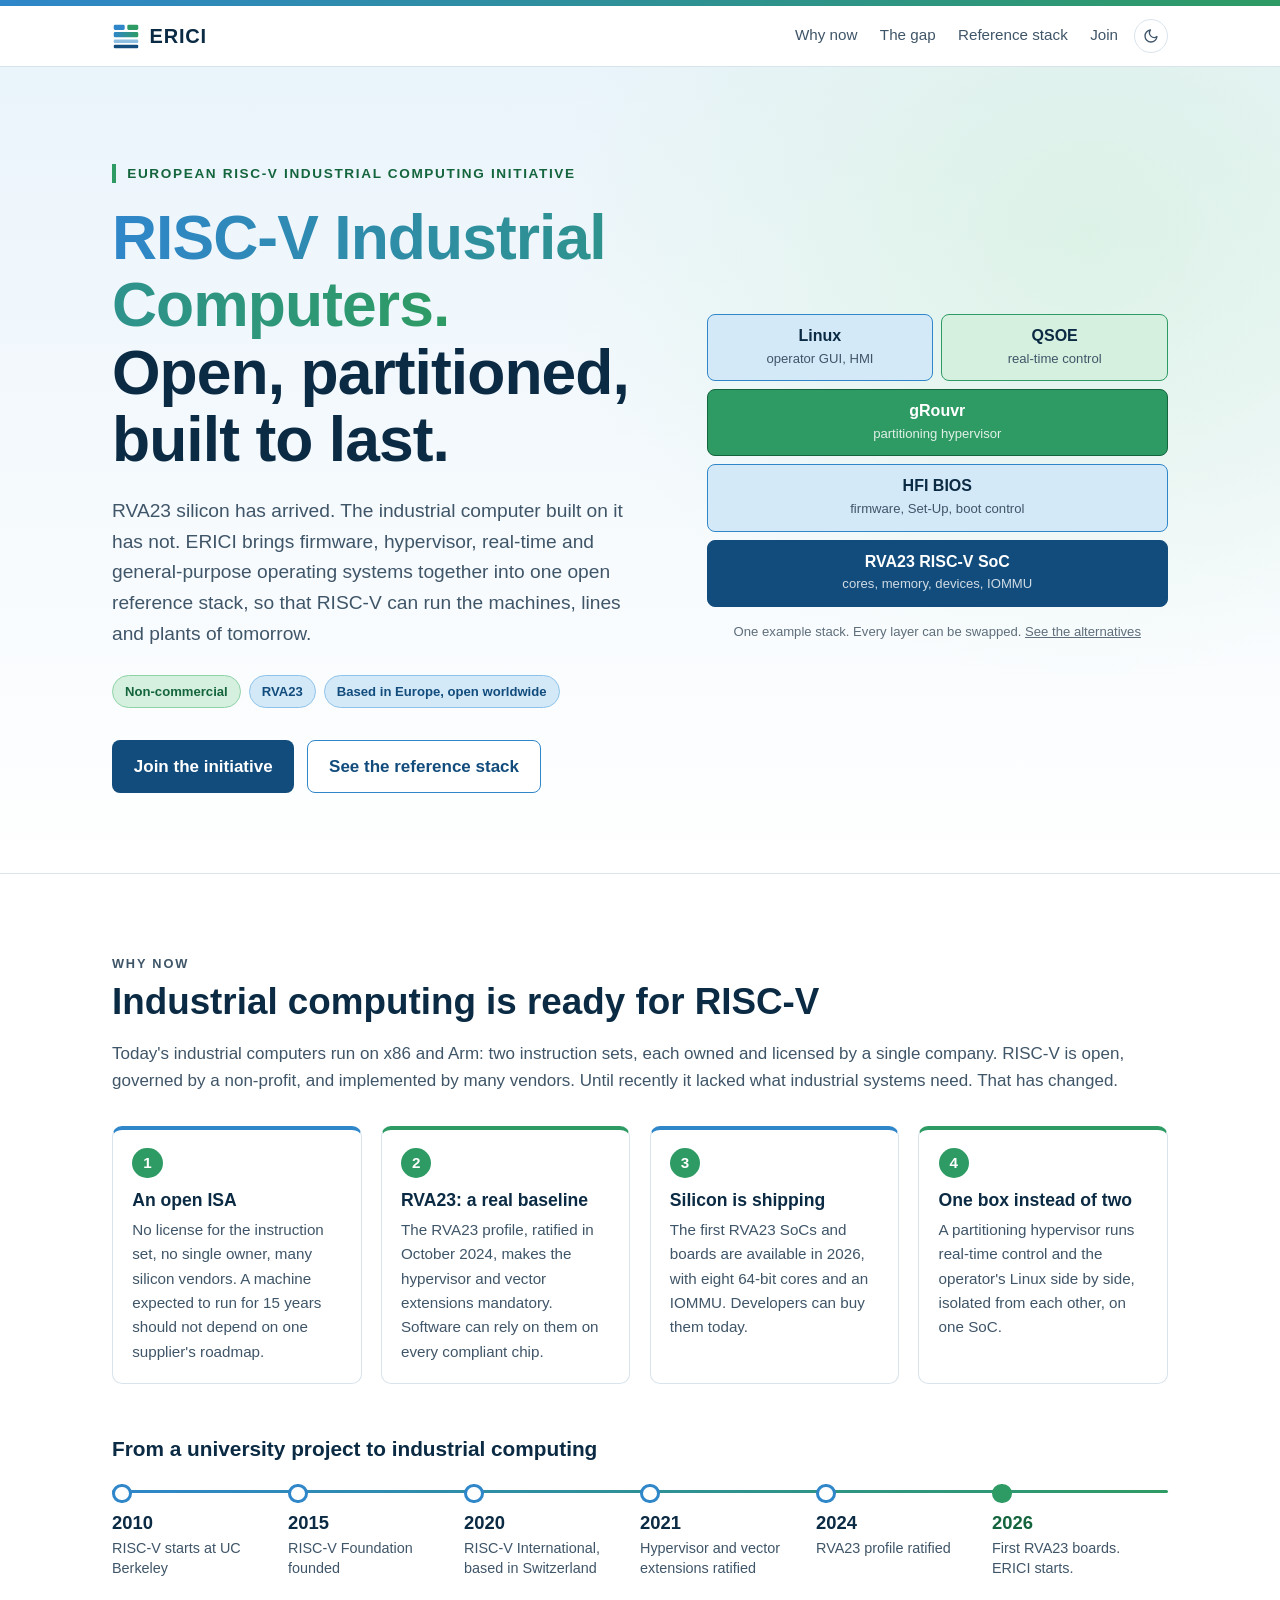
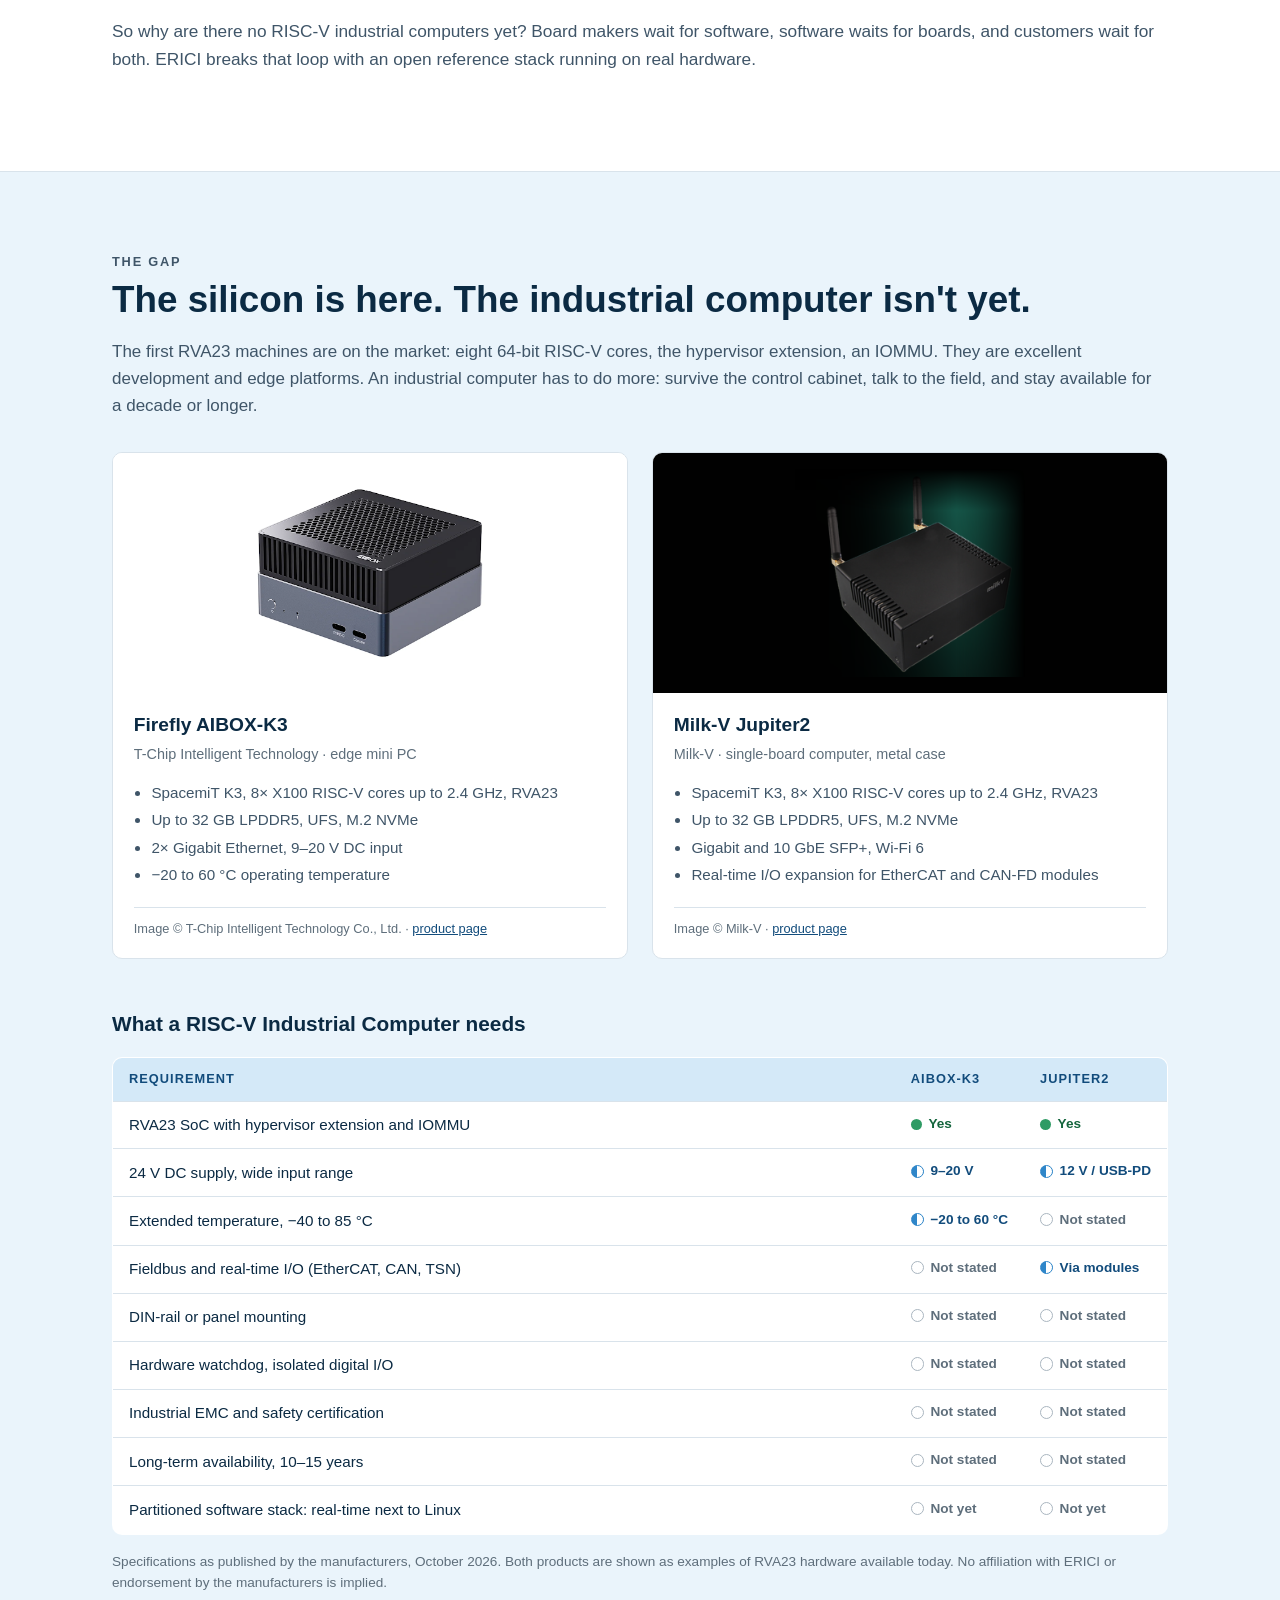
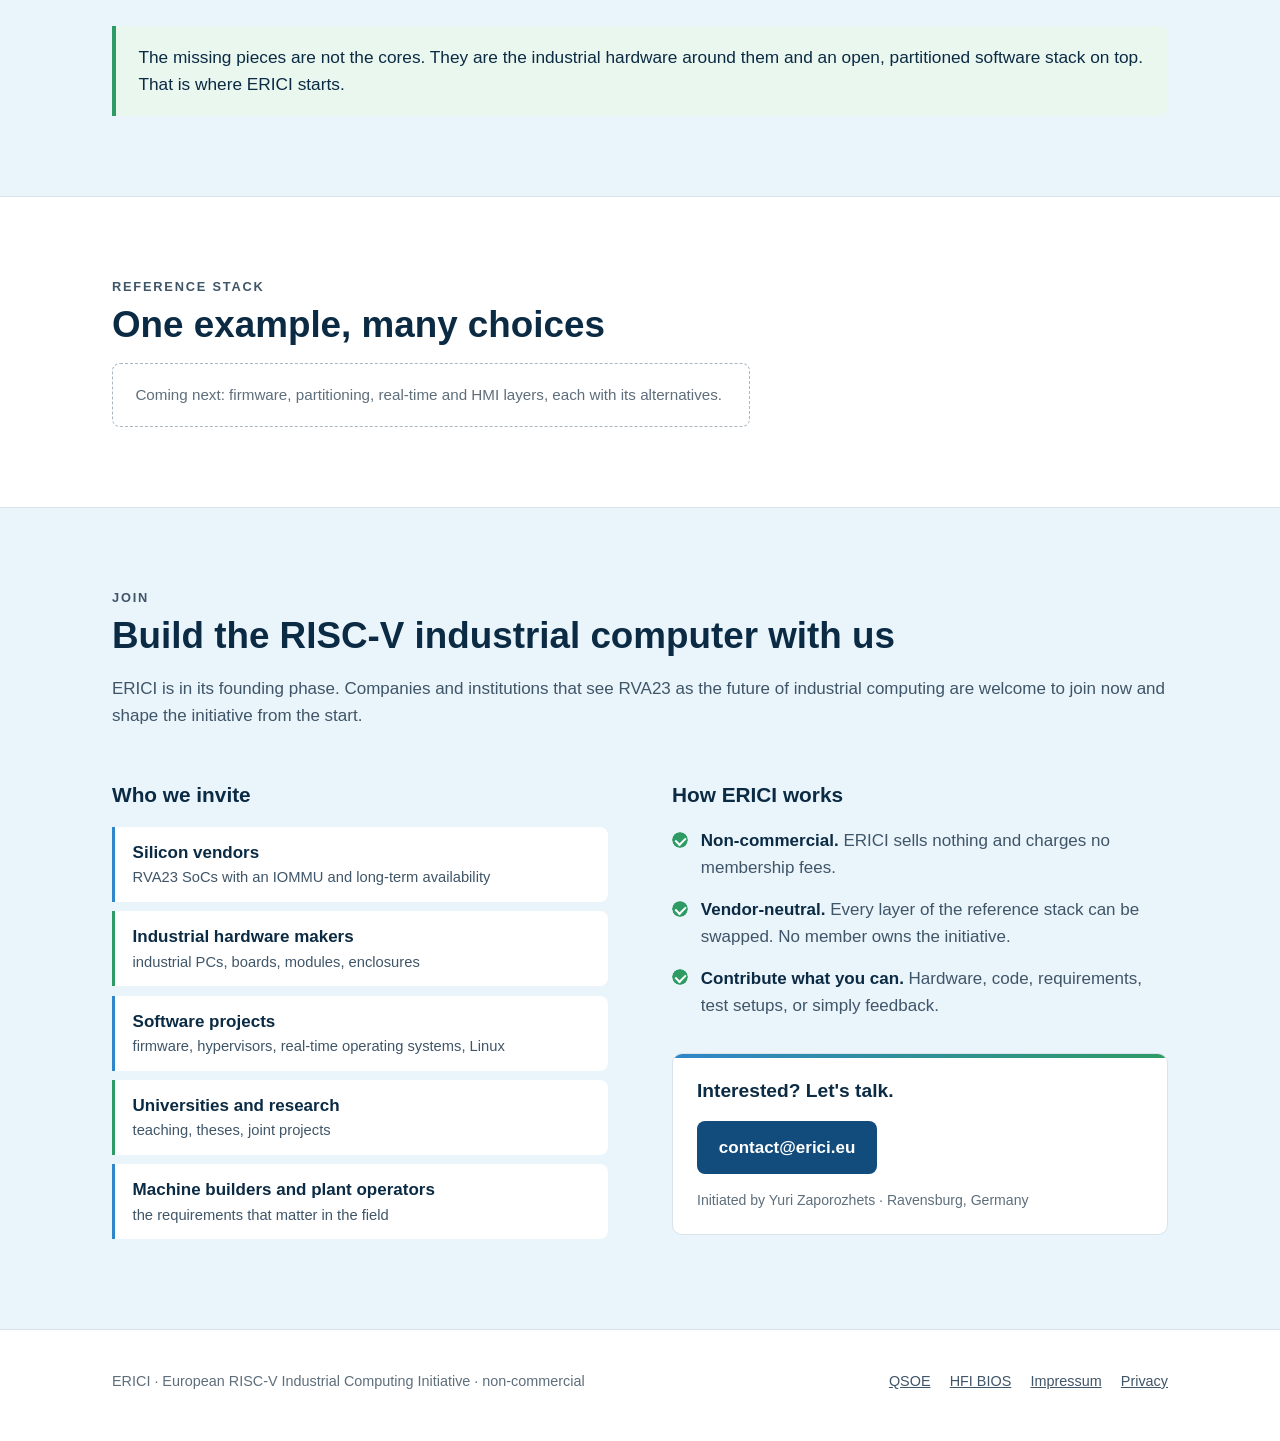
==== commit 67c4a874: "Add "Join" section: who we invite, how ERICI works, contact Founding-phase invitation, five groups o" ====
--- a/index.html
+++ b/index.html
@@ -303,8 +303,47 @@
     <div class="wrap">
       <p class="section-tag">Join</p>
       <h2 id="join-title">Build the RISC-V industrial computer with us</h2>
-      <div class="placeholder">Coming next: who we invite, what joining means,
-        non-commercial statement, contact.</div>
+      <p class="wide">
+        ERICI is in its founding phase. Companies and institutions that see RVA23 as the
+        future of industrial computing are welcome to join now and shape the initiative
+        from the start.
+      </p>
+
+      <div class="join">
+        <div>
+          <h3 class="sub">Who we invite</h3>
+          <ul class="invite">
+            <li><b>Silicon vendors</b><span>RVA23 SoCs with an IOMMU and long-term
+              availability</span></li>
+            <li><b>Industrial hardware makers</b><span>industrial PCs, boards, modules,
+              enclosures</span></li>
+            <li><b>Software projects</b><span>firmware, hypervisors, real-time
+              operating systems, Linux</span></li>
+            <li><b>Universities and research</b><span>teaching, theses, joint
+              projects</span></li>
+            <li><b>Machine builders and plant operators</b><span>the requirements
+              that matter in the field</span></li>
+          </ul>
+        </div>
+
+        <div>
+          <h3 class="sub">How ERICI works</h3>
+          <ul class="principles">
+            <li><b>Non-commercial.</b> ERICI sells nothing and charges no membership
+              fees.</li>
+            <li><b>Vendor-neutral.</b> Every layer of the reference stack can be
+              swapped. No member owns the initiative.</li>
+            <li><b>Contribute what you can.</b> Hardware, code, requirements, test
+              setups, or simply feedback.</li>
+          </ul>
+
+          <div class="contact">
+            <p class="contact-title">Interested? Let's talk.</p>
+            <a class="btn primary" href="mailto:contact@erici.eu">contact@erici.eu</a>
+            <p class="contact-who">Initiated by Yuri Zaporozhets · Ravensburg,&nbsp;Germany</p>
+          </div>
+        </div>
+      </div>
     </div>
   </section>
 
--- a/style.css
+++ b/style.css
@@ -542,6 +542,74 @@
   font-weight: 500;
 }
 
+/* ---- join ---- */
+.join {
+  display: grid;
+  grid-template-columns: minmax(0, 1fr) minmax(0, 1fr);
+  gap: 1rem clamp(2rem, 5vw, 4rem);
+}
+.join .sub { margin-top: 2rem; }
+.invite, .principles { list-style: none; margin: 0; padding: 0; }
+.invite li {
+  padding: 0.75rem 0 0.75rem 1.1rem;
+  border-left: 3px solid var(--blue3);
+  margin-bottom: 0.6rem;
+  background: var(--surface);
+  border-radius: 0 8px 8px 0;
+}
+.invite li:nth-child(even) { border-left-color: var(--green3); }
+.invite b { display: block; }
+.invite span { display: block; font-size: 0.92rem; color: var(--ink-soft); }
+.principles li {
+  position: relative;
+  padding: 0 0 0.9rem 1.8rem;
+  color: var(--ink-soft);
+}
+.principles li::before {
+  content: "";
+  position: absolute;
+  left: 0;
+  top: 0.3rem;
+  width: 1rem;
+  height: 1rem;
+  border-radius: 50%;
+  background: var(--green3);
+  /* check mark */
+  -webkit-mask: url("data:image/svg+xml,%3Csvg xmlns='http://www.w3.org/2000/svg' viewBox='0 0 16 16'%3E%3Ccircle cx='8' cy='8' r='8'/%3E%3C/svg%3E");
+}
+.principles li::after {
+  content: "";
+  position: absolute;
+  left: 0.33rem;
+  top: 0.48rem;
+  width: 0.3rem;
+  height: 0.52rem;
+  border: solid #FFFFFF;
+  border-width: 0 2px 2px 0;
+  transform: rotate(45deg);
+}
+.principles b { color: var(--ink); }
+.contact {
+  margin-top: 1.2rem;
+  padding: 1.4rem 1.5rem;
+  border-radius: 10px;
+  background: var(--surface);
+  border: 1px solid var(--line);
+  position: relative;
+  overflow: hidden;
+}
+.contact::before {
+  content: "";
+  position: absolute;
+  top: 0;
+  left: 0;
+  right: 0;
+  height: 4px;
+  background: var(--brand);
+}
+.contact-title { margin: 0 0 0.9rem; font-size: 1.2rem; font-weight: 700; color: var(--ink) !important; }
+.section .contact-who { margin: 0.9rem 0 0; font-size: 0.88rem; color: var(--muted); }
+
 /* ---- footer ---- */
 .site-foot {
   border-top: 1px solid var(--line);
@@ -574,6 +642,7 @@
 @media (max-width: 860px) {
   .hero .wrap { grid-template-columns: 1fr; }
   .products { grid-template-columns: 1fr; }
+  .join { grid-template-columns: 1fr; }
   .stack { max-width: 460px; }
 }
 
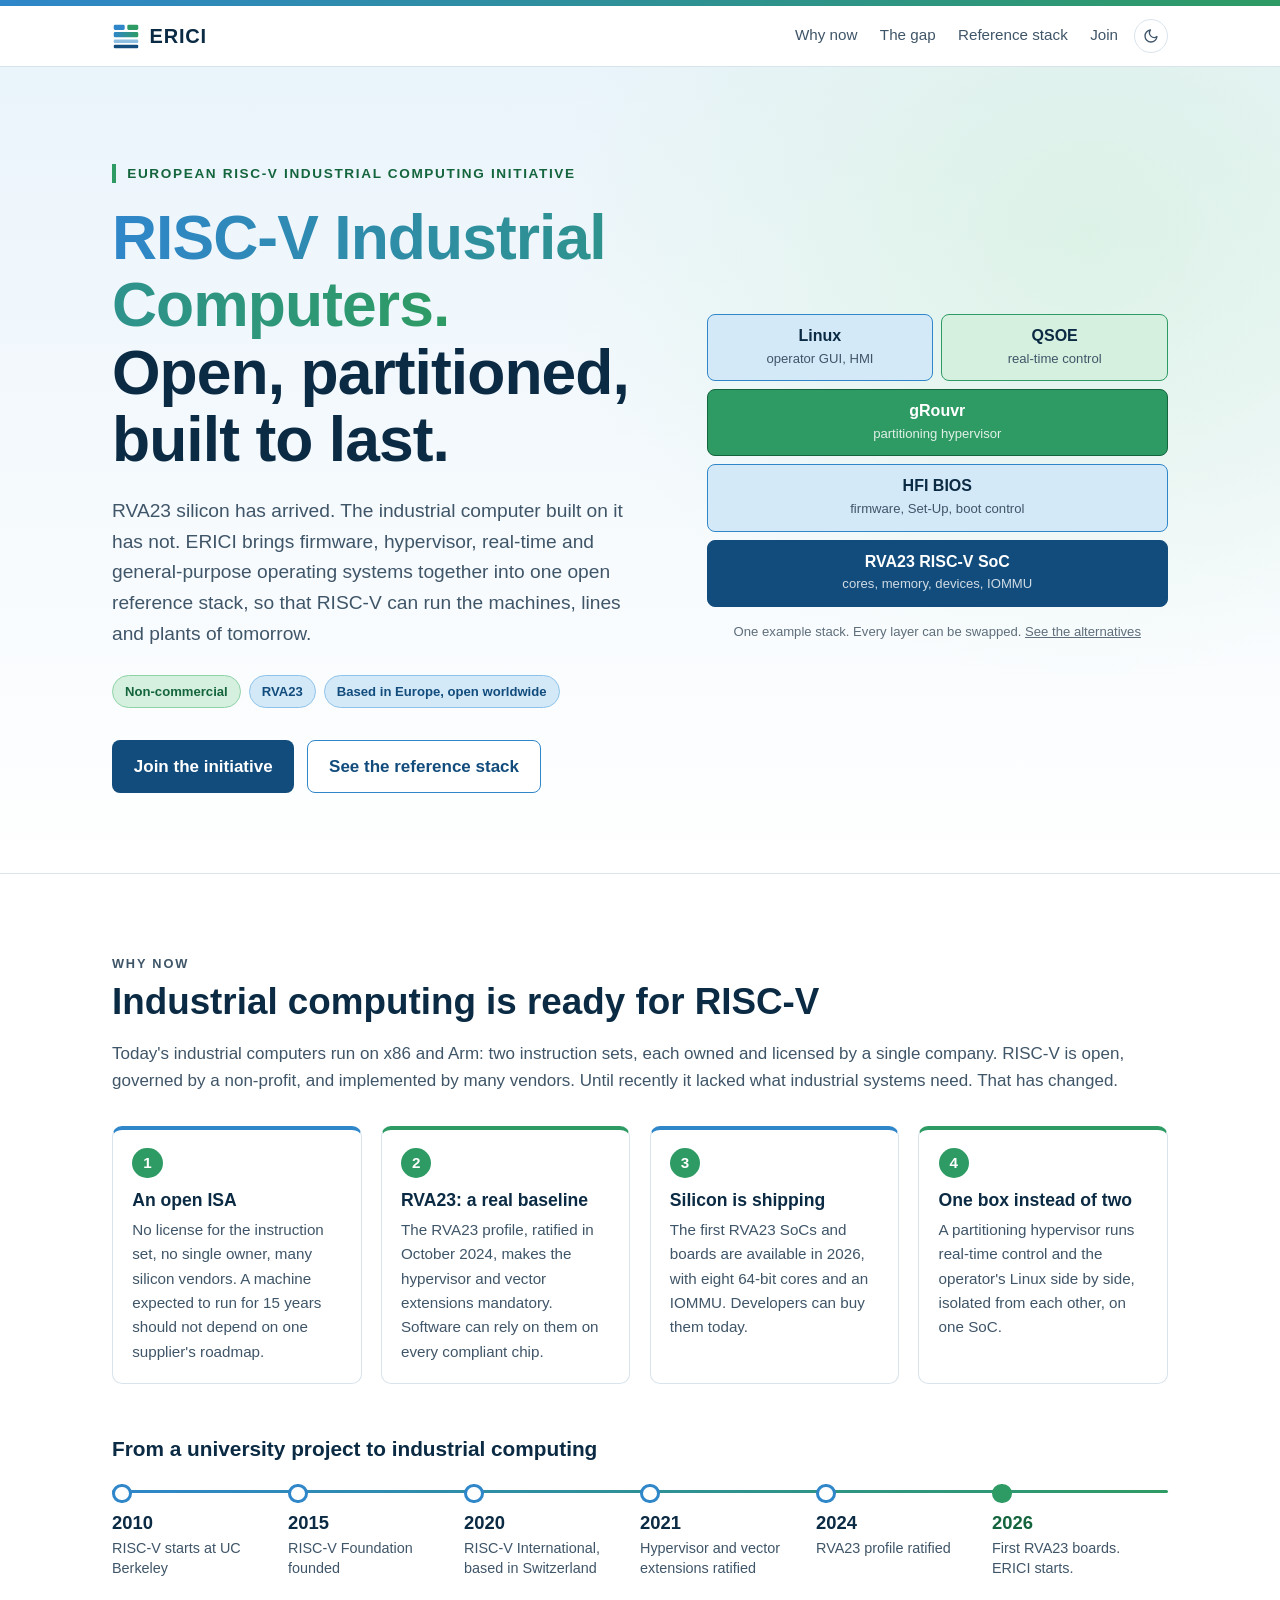
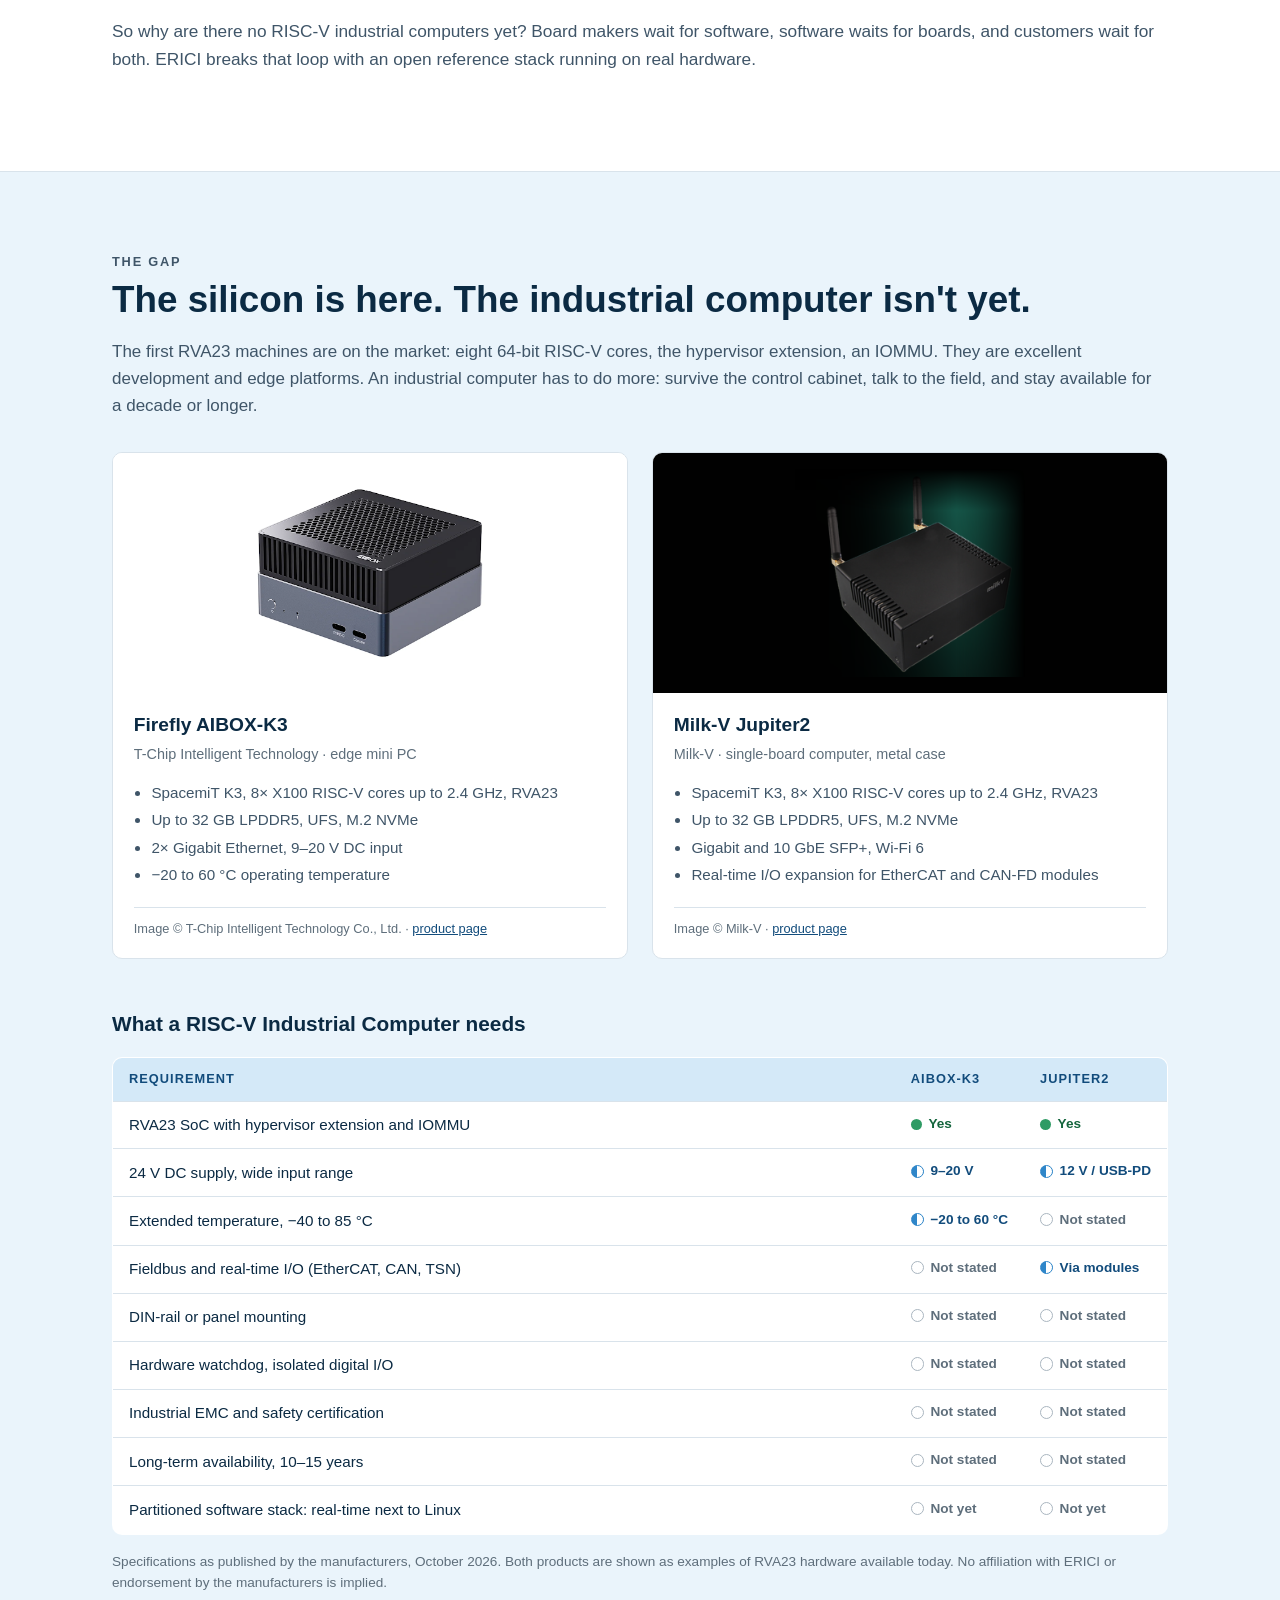
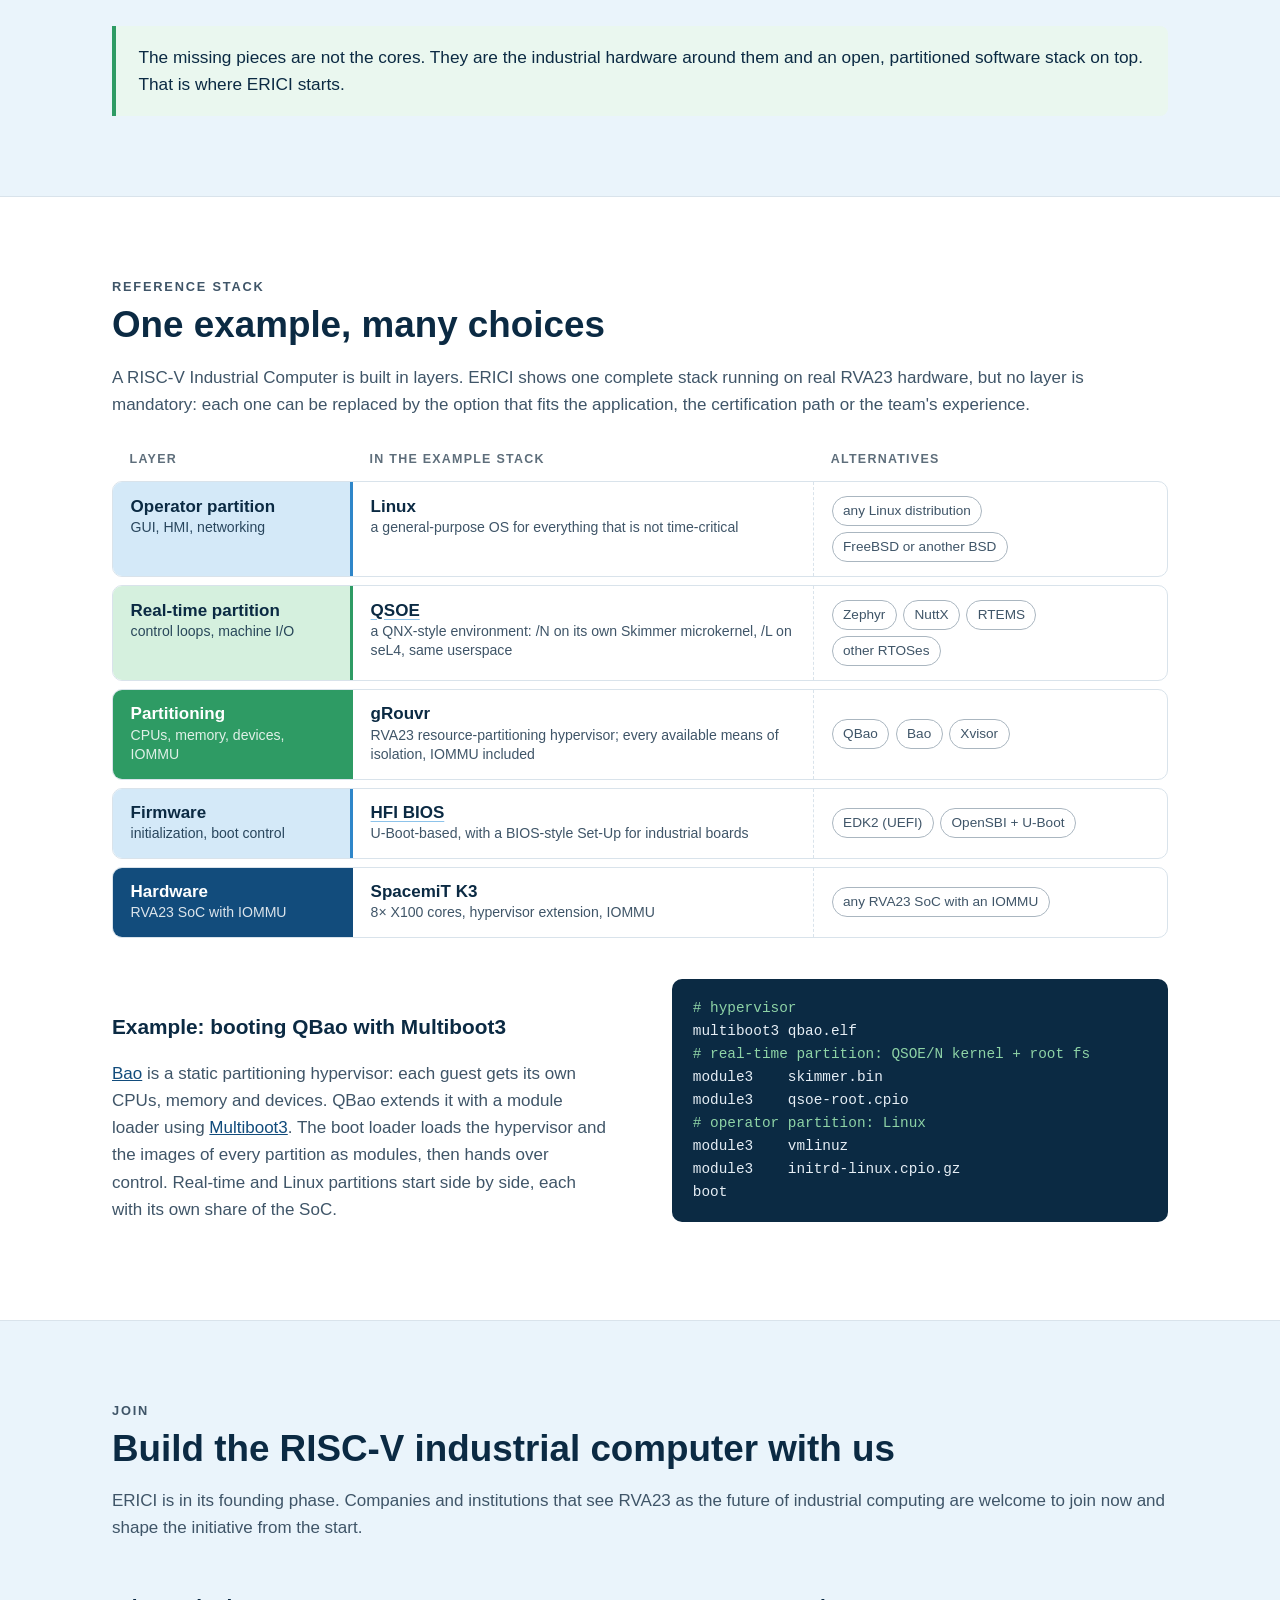
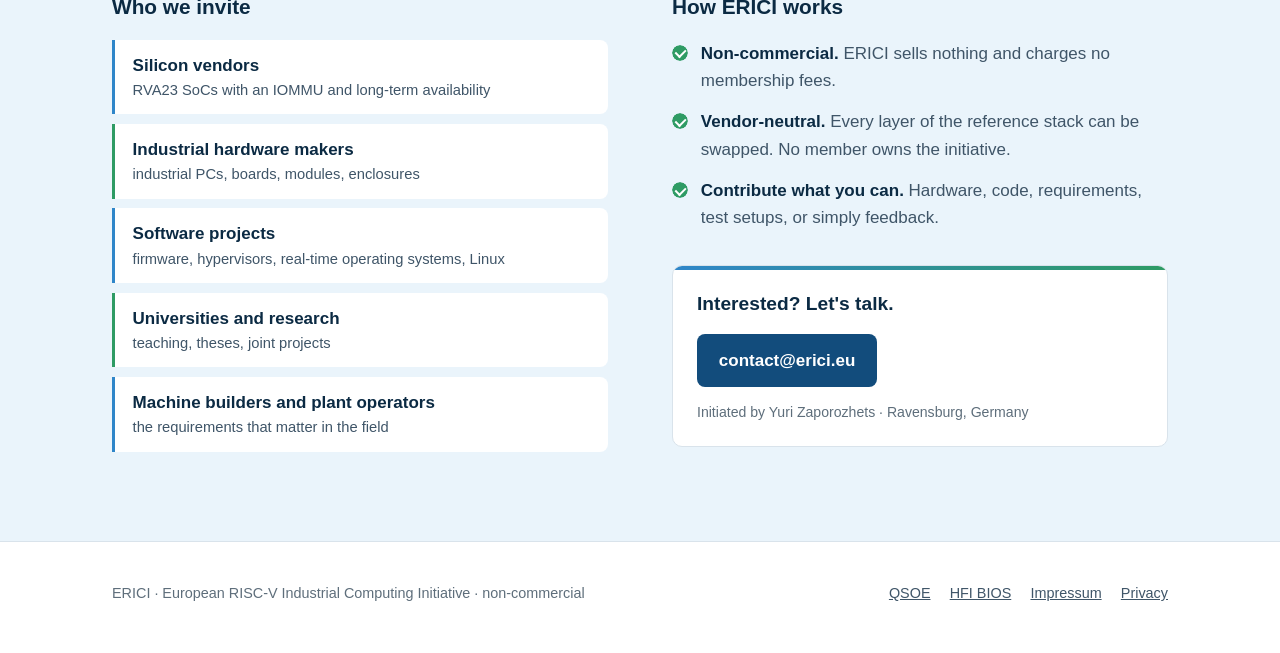
==== commit 5ac860f9: "Add "Reference stack" section: layers, alternatives, QBao boot example Five color-coded layers (oper" ====
--- a/index.html
+++ b/index.html
@@ -293,8 +293,77 @@
     <div class="wrap">
       <p class="section-tag">Reference stack</p>
       <h2 id="stack-title">One example, many choices</h2>
-      <div class="placeholder">Coming next: firmware, partitioning, real-time and
-        HMI layers, each with its alternatives.</div>
+      <p class="wide">
+        A RISC-V Industrial Computer is built in layers. ERICI shows one complete stack
+        running on real RVA23 hardware, but no layer is mandatory: each one can be replaced
+        by the option that fits the application, the certification path or the team's
+        experience.
+      </p>
+
+      <div class="layers">
+        <div class="lrow head" aria-hidden="true">
+          <span>Layer</span><span>In the example stack</span><span>Alternatives</span>
+        </div>
+
+        <div class="lrow">
+          <div class="lname l-gp"><b>Operator partition</b><span>GUI, HMI, networking</span></div>
+          <div class="lex"><b>Linux</b><span>a general-purpose OS for everything that is not
+            time-critical</span></div>
+          <ul class="alts"><li>any Linux distribution</li><li>FreeBSD or another BSD</li></ul>
+        </div>
+
+        <div class="lrow">
+          <div class="lname l-rt"><b>Real-time partition</b><span>control loops, machine I/O</span></div>
+          <div class="lex"><b><a href="https://qsoe.net">QSOE</a></b><span>a QNX-style
+            environment: /N on its own Skimmer microkernel, /L on seL4, same userspace</span></div>
+          <ul class="alts"><li>Zephyr</li><li>NuttX</li><li>RTEMS</li><li>other RTOSes</li></ul>
+        </div>
+
+        <div class="lrow">
+          <div class="lname l-hv"><b>Partitioning</b><span>CPUs, memory, devices, IOMMU</span></div>
+          <div class="lex"><b>gRouvr</b><span>RVA23 resource-partitioning hypervisor; every
+            available means of isolation, IOMMU included</span></div>
+          <ul class="alts"><li>QBao</li><li>Bao</li><li>Xvisor</li></ul>
+        </div>
+
+        <div class="lrow">
+          <div class="lname l-fw"><b>Firmware</b><span>initialization, boot control</span></div>
+          <div class="lex"><b><a href="https://qsoe.net/hfi">HFI BIOS</a></b><span>U-Boot-based, with a BIOS-style Set-Up
+            for industrial boards</span></div>
+          <ul class="alts"><li>EDK2 (UEFI)</li><li>OpenSBI + U-Boot</li></ul>
+        </div>
+
+        <div class="lrow">
+          <div class="lname l-hw"><b>Hardware</b><span>RVA23 SoC with IOMMU</span></div>
+          <div class="lex"><b>SpacemiT K3</b><span>8× X100 cores, hypervisor extension,
+            IOMMU</span></div>
+          <ul class="alts"><li>any RVA23 SoC with an IOMMU</li></ul>
+        </div>
+      </div>
+
+      <div class="boot">
+        <div>
+          <h3 class="sub">Example: booting QBao with Multiboot3</h3>
+          <p class="wide">
+            <a href="https://github.com/bao-project/bao-hypervisor">Bao</a> is a static
+            partitioning hypervisor: each guest gets its own CPUs, memory and devices.
+            QBao extends it with a module loader using
+            <a href="https://gitlab.com/qsoe/mr-bml">Multiboot3</a>. The boot loader
+            loads the hypervisor and the images of every partition as modules, then
+            hands over control. Real-time and Linux partitions start
+            side by side, each with its own share of the SoC.
+          </p>
+        </div>
+        <pre class="code" aria-label="Multiboot3 boot script"><code><span class="c"># hypervisor</span>
+multiboot3 qbao.elf
+<span class="c"># real-time partition: QSOE/N kernel + root fs</span>
+module3    skimmer.bin
+module3    qsoe-root.cpio
+<span class="c"># operator partition: Linux</span>
+module3    vmlinuz
+module3    initrd-linux.cpio.gz
+boot</code></pre>
+      </div>
     </div>
   </section>
 
--- a/style.css
+++ b/style.css
@@ -542,6 +542,79 @@
   font-weight: 500;
 }
 
+/* ---- reference stack: layer table ---- */
+.layers { margin: 2rem 0 0; display: grid; gap: 8px; }
+.lrow {
+  display: grid;
+  grid-template-columns: minmax(0, 15rem) minmax(0, 1.3fr) minmax(0, 1fr);
+  gap: 0;
+  border: 1px solid var(--line);
+  border-radius: 10px;
+  overflow: hidden;
+  background: var(--surface);
+}
+.lrow > * { padding: 0.85rem 1.1rem; }
+.lrow.head {
+  border: 0;
+  background: none;
+  font-size: 0.78rem;
+  font-weight: 700;
+  letter-spacing: 0.1em;
+  text-transform: uppercase;
+  color: var(--muted);
+}
+.lrow.head > * { padding-top: 0; padding-bottom: 0.2rem; }
+.lname b, .lex b { display: block; line-height: 1.3; }
+.lname span, .lex span { display: block; font-size: 0.88rem; line-height: 1.4; }
+.lname span { opacity: 0.85; }
+.lex span { color: var(--ink-soft); }
+.lex b a { color: inherit; text-decoration-color: var(--blue2); text-underline-offset: 3px; }
+.lex b a:hover { color: var(--green3); }
+/* layer colors match the hero stack; fixed fills keep white text readable in both themes */
+.l-gp { background: var(--blue1); border-right: 3px solid var(--blue3); }
+.l-rt { background: var(--green1); border-right: 3px solid var(--green3); }
+.l-hv { background: #2E9B64; color: #FFFFFF; }
+.l-fw { background: var(--blue1); border-right: 3px solid var(--blue3); }
+.l-hw { background: #124C7C; color: #FFFFFF; }
+.alts {
+  list-style: none;
+  margin: 0;
+  display: flex;
+  flex-wrap: wrap;
+  align-content: center;
+  gap: 0.4rem;
+  border-left: 1px dashed var(--line);
+}
+.alts li {
+  font-size: 0.85rem;
+  padding: 0.2rem 0.65rem;
+  border-radius: 999px;
+  border: 1px solid var(--grey2);
+  color: var(--ink-soft);
+  background: var(--bg);
+}
+
+/* ---- reference stack: boot example ---- */
+.boot {
+  display: grid;
+  grid-template-columns: minmax(0, 1fr) minmax(0, 1fr);
+  gap: 1rem clamp(2rem, 5vw, 4rem);
+  align-items: center;
+  margin-top: 1.5rem;
+}
+.code {
+  margin: 0;
+  padding: 1.1rem 1.3rem;
+  border-radius: 10px;
+  background: #0B2A43;
+  color: #E6EEF5;
+  font-family: var(--mono);
+  font-size: 0.9rem;
+  line-height: 1.6;
+  overflow-x: auto;
+}
+.code .c { color: #8ED3A6; }
+
 /* ---- join ---- */
 .join {
   display: grid;
@@ -643,6 +716,11 @@
   .hero .wrap { grid-template-columns: 1fr; }
   .products { grid-template-columns: 1fr; }
   .join { grid-template-columns: 1fr; }
+  .boot { grid-template-columns: 1fr; }
+  .lrow { grid-template-columns: minmax(0, 12rem) minmax(0, 1fr); }
+  .lrow .alts { grid-column: 1 / -1; border-left: 0; border-top: 1px dashed var(--line); }
+  .lrow.head { display: none; }
+  .alts::before { content: "Alternatives:"; font-size: 0.85rem; color: var(--muted); padding: 0.2rem 0.2rem 0.2rem 0; }
   .stack { max-width: 460px; }
 }
 
@@ -675,6 +753,8 @@
   .reasons { grid-template-columns: 1fr; }
   /* vertical timeline on phones */
   .timeline { grid-template-columns: 1fr; padding-left: 1.6rem; }
+  .lrow { grid-template-columns: 1fr; }
+  .lname { border-right: 0 !important; }
   .timeline::before { left: 0.4rem; right: auto; top: 0.3rem; bottom: 0.3rem; width: 3px; height: auto;
                       background: linear-gradient(180deg, var(--blue3), var(--green3)); }
   .timeline li { padding: 0 0 1rem; }
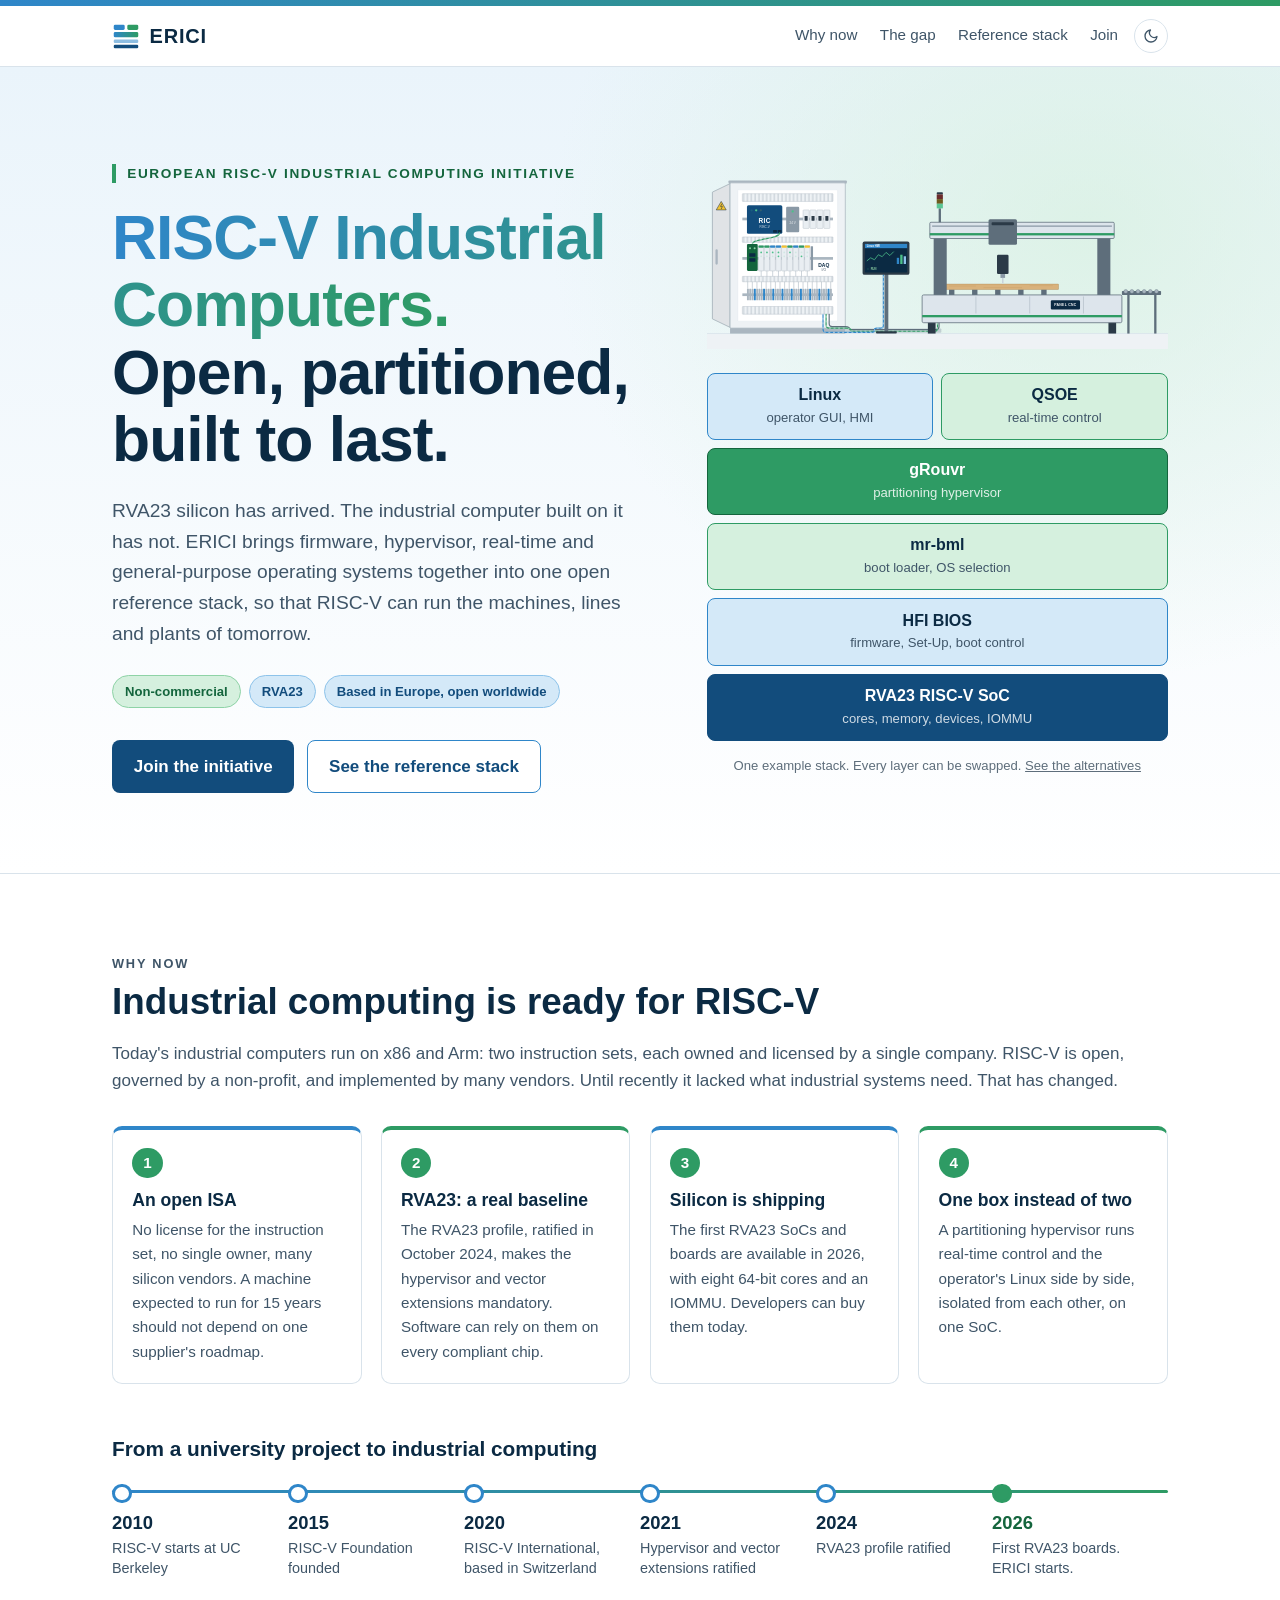
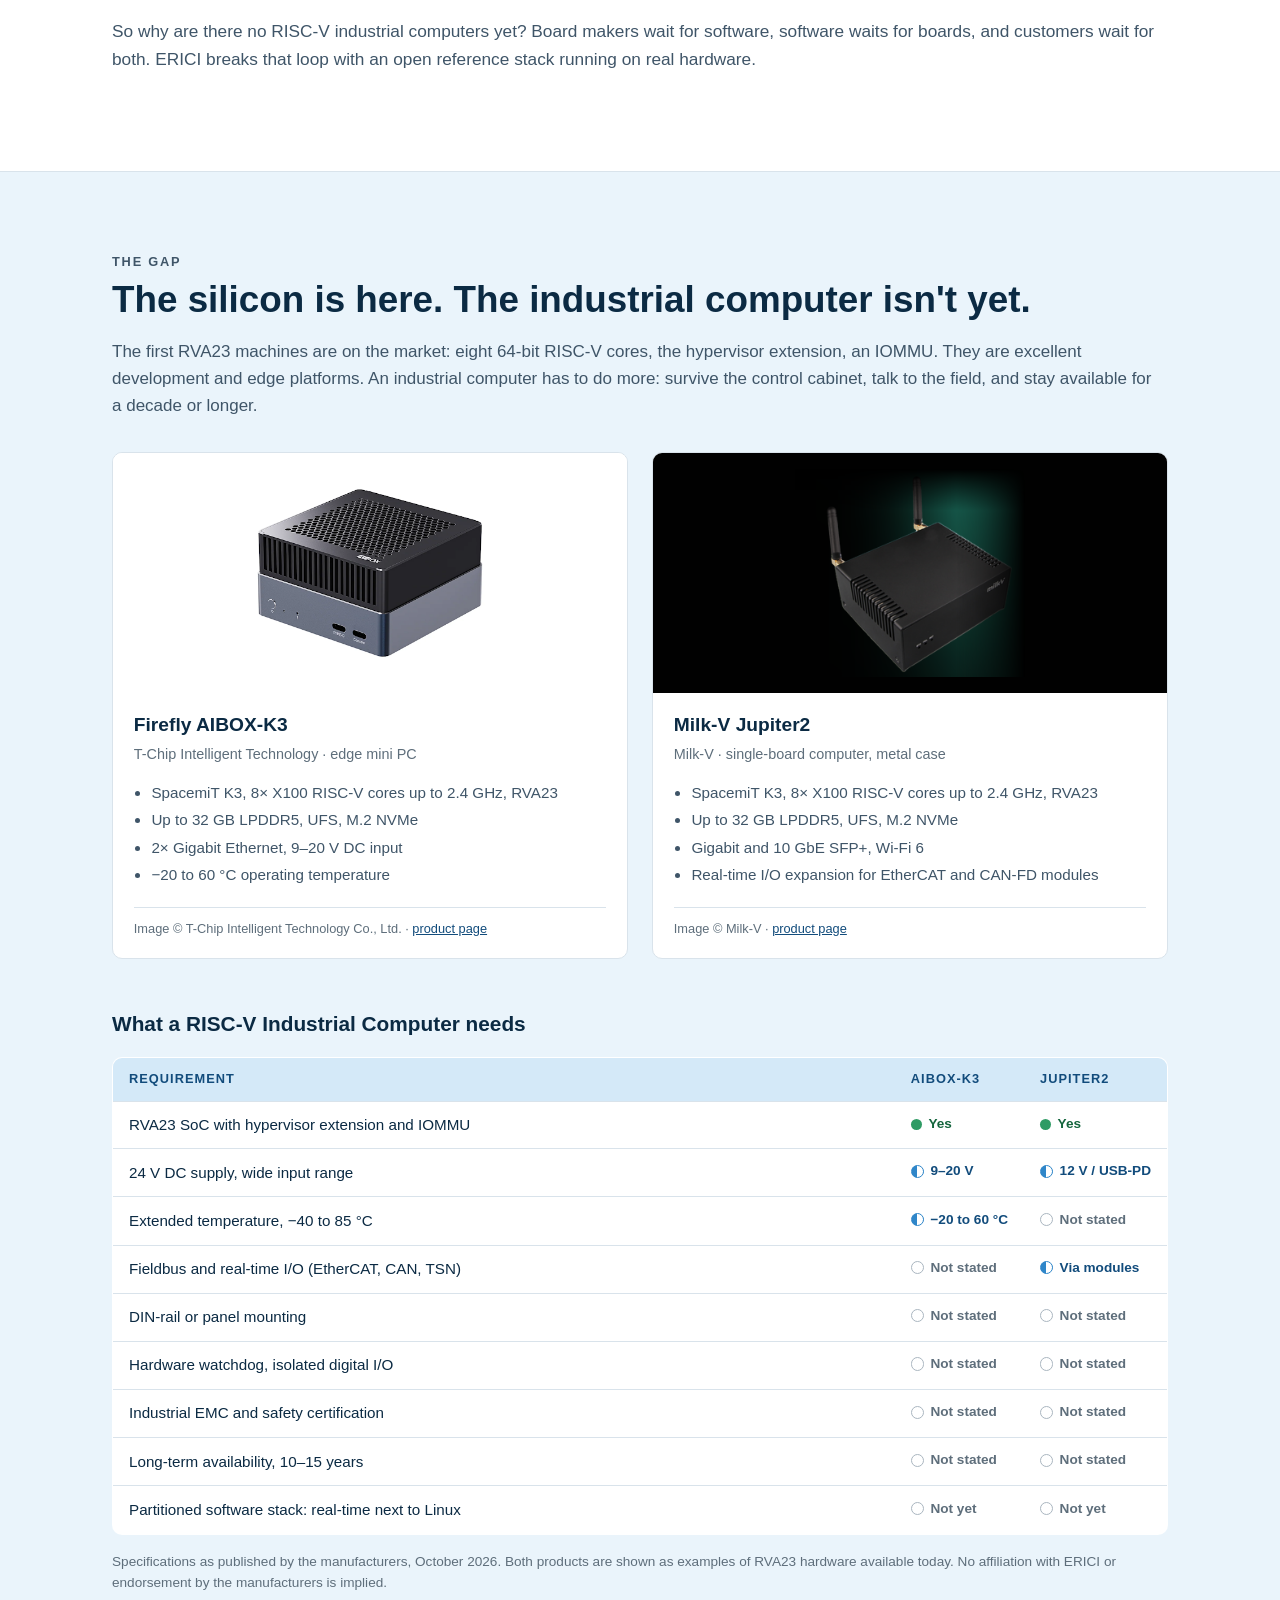
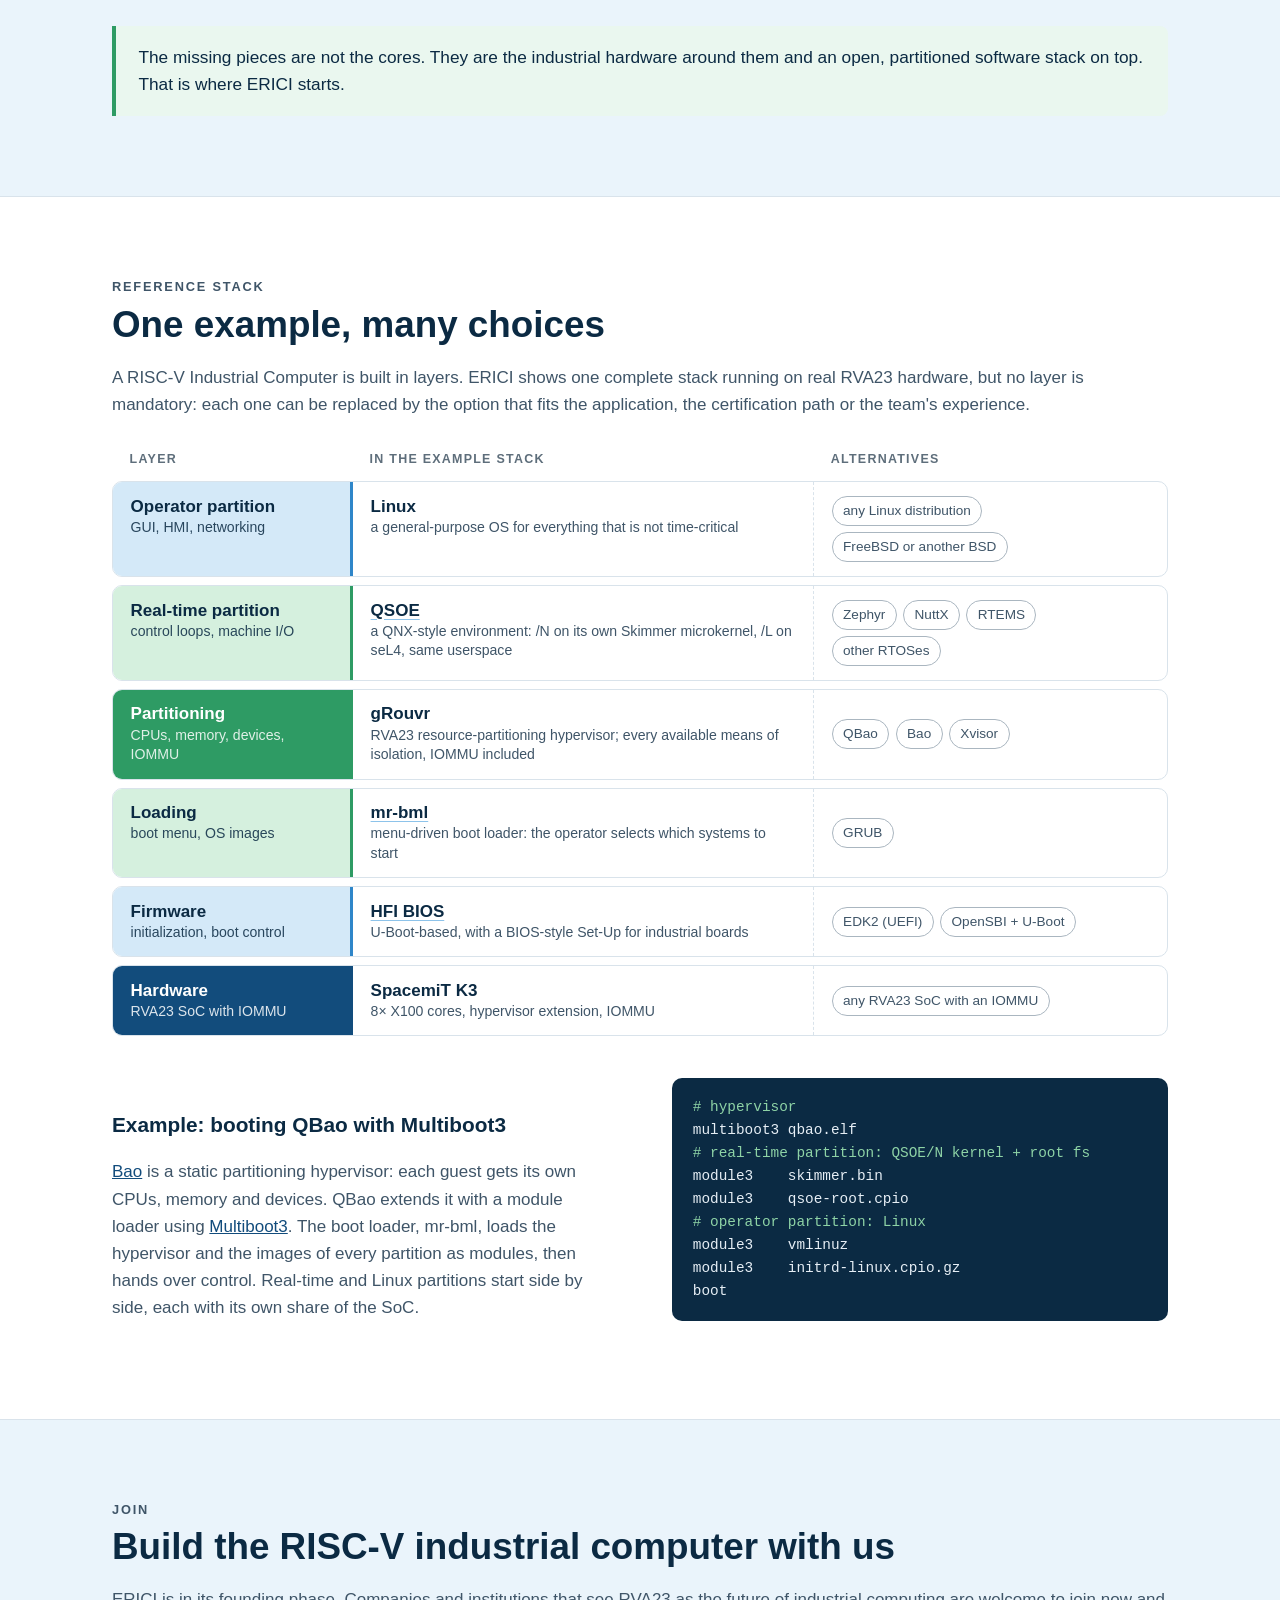
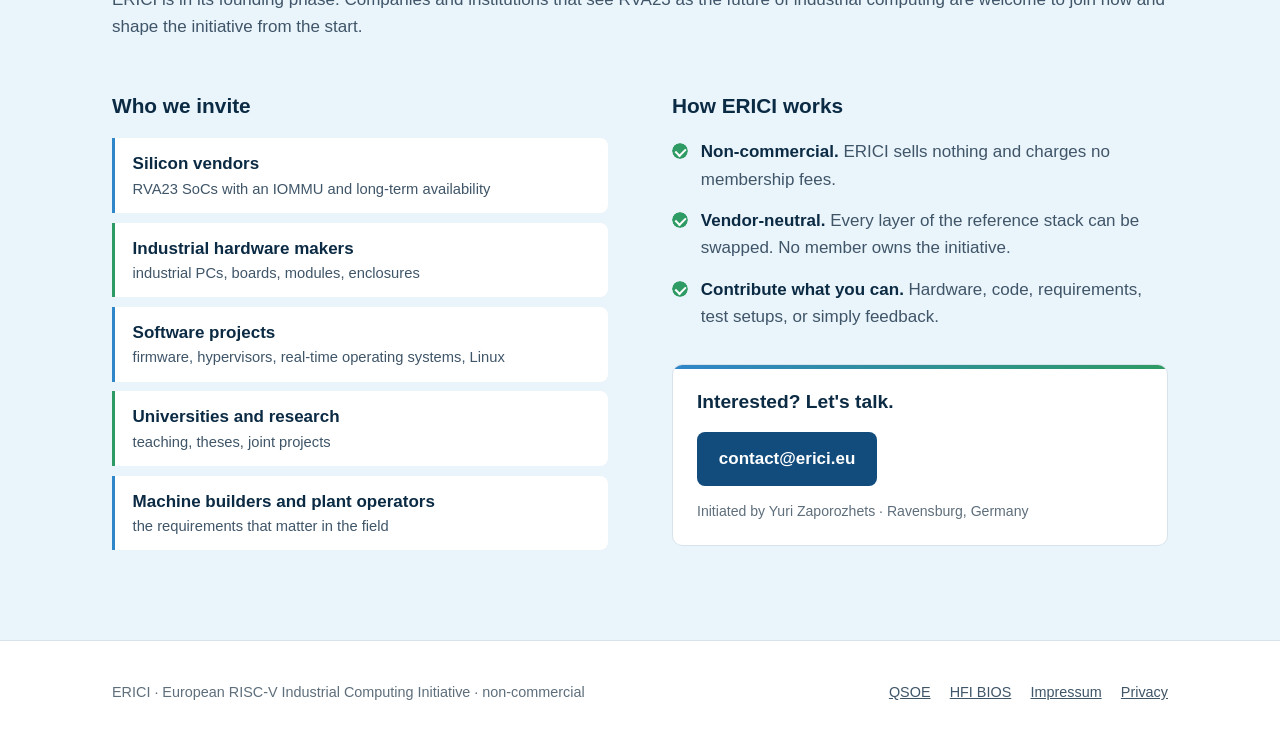
==== commit d265a3c9: "Add animated installation picture to the hero; add mr-bml boot loader layer factory.svg shows a RISC" ====
--- a/index.html
+++ b/index.html
@@ -65,9 +65,9 @@
 <main id="top">
 
   <!-- 1. Vision -->
-  <section class="hero" aria-labelledby="hero-title">
+  <section class="hero has-factory" aria-labelledby="hero-title">
     <div class="wrap">
-      <div>
+      <div class="hero-text">
         <p class="eyebrow">European RISC-V Industrial Computing Initiative</p>
         <h1 id="hero-title">
           <span class="accent">RISC-V Industrial Computers.</span><br>
@@ -90,12 +90,21 @@
         </div>
       </div>
 
+      <button class="factory" id="factory" type="button" aria-expanded="false"
+              aria-label="Installation: a RISC-V Industrial Computer at work. Click to enlarge."
+              title="Click to enlarge">
+        <img src="factory.svg" width="1200" height="440"
+             alt="A control cabinet with a RISC-V Industrial Computer and I/O modules,
+                  an operator panel on Linux, and a wood-panel CNC machine">
+      </button>
+
       <figure class="stack" aria-label="Example RIC software stack">
         <div class="parts">
           <div class="layer"><b>Linux</b><span>operator GUI, HMI</span></div>
           <div class="layer green"><b>QSOE</b><span>real-time control</span></div>
         </div>
         <div class="layer hv"><b>gRouvr</b><span>partitioning hypervisor</span></div>
+        <div class="layer green"><b>mr-bml</b><span>boot loader, OS selection</span></div>
         <div class="layer"><b>HFI BIOS</b><span>firmware, Set-Up, boot control</span></div>
         <div class="layer soc"><b>RVA23 RISC-V SoC</b><span>cores, memory, devices, IOMMU</span></div>
         <figcaption>One example stack. Every layer can be swapped.
@@ -327,6 +336,13 @@
         </div>
 
         <div class="lrow">
+          <div class="lname l-bl"><b>Loading</b><span>boot menu, OS images</span></div>
+          <div class="lex"><b><a href="https://gitlab.com/qsoe/mr-bml">mr-bml</a></b><span>menu-driven
+            boot loader: the operator selects which systems to start</span></div>
+          <ul class="alts"><li>GRUB</li></ul>
+        </div>
+
+        <div class="lrow">
           <div class="lname l-fw"><b>Firmware</b><span>initialization, boot control</span></div>
           <div class="lex"><b><a href="https://qsoe.net/hfi">HFI BIOS</a></b><span>U-Boot-based, with a BIOS-style Set-Up
             for industrial boards</span></div>
@@ -348,8 +364,8 @@
             <a href="https://github.com/bao-project/bao-hypervisor">Bao</a> is a static
             partitioning hypervisor: each guest gets its own CPUs, memory and devices.
             QBao extends it with a module loader using
-            <a href="https://gitlab.com/qsoe/mr-bml">Multiboot3</a>. The boot loader
-            loads the hypervisor and the images of every partition as modules, then
+            <a href="https://gitlab.com/qsoe/mr-bml">Multiboot3</a>. The boot loader,
+            mr-bml, loads the hypervisor and the images of every partition as modules, then
             hands over control. Real-time and Linux partitions start
             side by side, each with its own share of the SoC.
           </p>
@@ -430,32 +446,7 @@
   </div>
 </footer>
 
-<script>
-  (function () {
-    var root = document.documentElement;
-    var themeBtn = document.getElementById("theme-toggle");
-    themeBtn.addEventListener("click", function () {
-      var cur = root.getAttribute("data-theme") ||
-                (matchMedia("(prefers-color-scheme: dark)").matches ? "dark" : "light");
-      var next = cur === "dark" ? "light" : "dark";
-      root.setAttribute("data-theme", next);
-      try { localStorage.setItem("erici-theme", next); } catch (e) {}
-    });
-
-    var nav = document.getElementById("nav");
-    var menuBtn = document.getElementById("menu-toggle");
-    menuBtn.addEventListener("click", function () {
-      var open = nav.classList.toggle("open");
-      menuBtn.setAttribute("aria-expanded", open ? "true" : "false");
-    });
-    nav.addEventListener("click", function (e) {
-      if (e.target.tagName === "A") {
-        nav.classList.remove("open");
-        menuBtn.setAttribute("aria-expanded", "false");
-      }
-    });
-  })();
-</script>
+<script src="site.js"></script>
 
 </body>
 </html>
--- a/style.css
+++ b/style.css
@@ -574,6 +574,7 @@
 .l-gp { background: var(--blue1); border-right: 3px solid var(--blue3); }
 .l-rt { background: var(--green1); border-right: 3px solid var(--green3); }
 .l-hv { background: #2E9B64; color: #FFFFFF; }
+.l-bl { background: var(--green1); border-right: 3px solid var(--green3); }
 .l-fw { background: var(--blue1); border-right: 3px solid var(--blue3); }
 .l-hw { background: #124C7C; color: #FFFFFF; }
 .alts {
@@ -765,3 +766,58 @@
   .checklist td { white-space: normal; }
   .nav a { padding: 0.65rem 0; border-bottom: 1px solid var(--line); }
 }
+
+/* ---- legal pages ---- */
+.legal { padding: clamp(2.5rem, 6vw, 4rem) 0 4rem; }
+.legal h1 { margin: 0 0 1.5rem; font-size: clamp(2rem, 4vw, 2.6rem); line-height: 1.1; }
+.legal h2 { margin: 2rem 0 0.5rem; font-size: 1.15rem; }
+.legal p { max-width: 42em; color: var(--ink-soft); margin: 0 0 0.8rem; }
+.legal p.wide { max-width: none; }
+.legal .note { font-size: 0.85rem; color: var(--muted); margin-top: 2.5rem; }
+/* marks text that must be filled in before publishing */
+.todo {
+  background: #FFE9A8;
+  color: #5A4200;
+  padding: 0.05rem 0.35rem;
+  border-radius: 4px;
+  font-weight: 600;
+}
+
+/* ---- installation in the hero: small above the stack, full width on click ---- */
+.has-factory .wrap {
+  row-gap: 1.5rem;
+  grid-template-areas:
+    "text factory"
+    "text stack";
+  align-items: start;
+}
+.hero-text { grid-area: text; align-self: center; }
+.has-factory .stack { grid-area: stack; }
+.factory {
+  grid-area: factory;
+  align-self: end;
+  display: block;
+  width: 100%;
+  margin: 0;
+  padding: 0;
+  border: 0;
+  background: none;
+  cursor: zoom-in;
+}
+.factory img { display: block; width: 100%; height: auto; }
+.factory:focus-visible { outline: 2px solid var(--blue3); outline-offset: 4px; border-radius: 6px; }
+.has-factory .wrap.expanded {
+  grid-template-areas:
+    "factory factory"
+    "text stack";
+}
+.expanded .factory { cursor: zoom-out; }
+@media (max-width: 860px) {
+  .has-factory .wrap,
+  .has-factory .wrap.expanded {
+    grid-template-areas:
+      "factory"
+      "text"
+      "stack";
+  }
+}
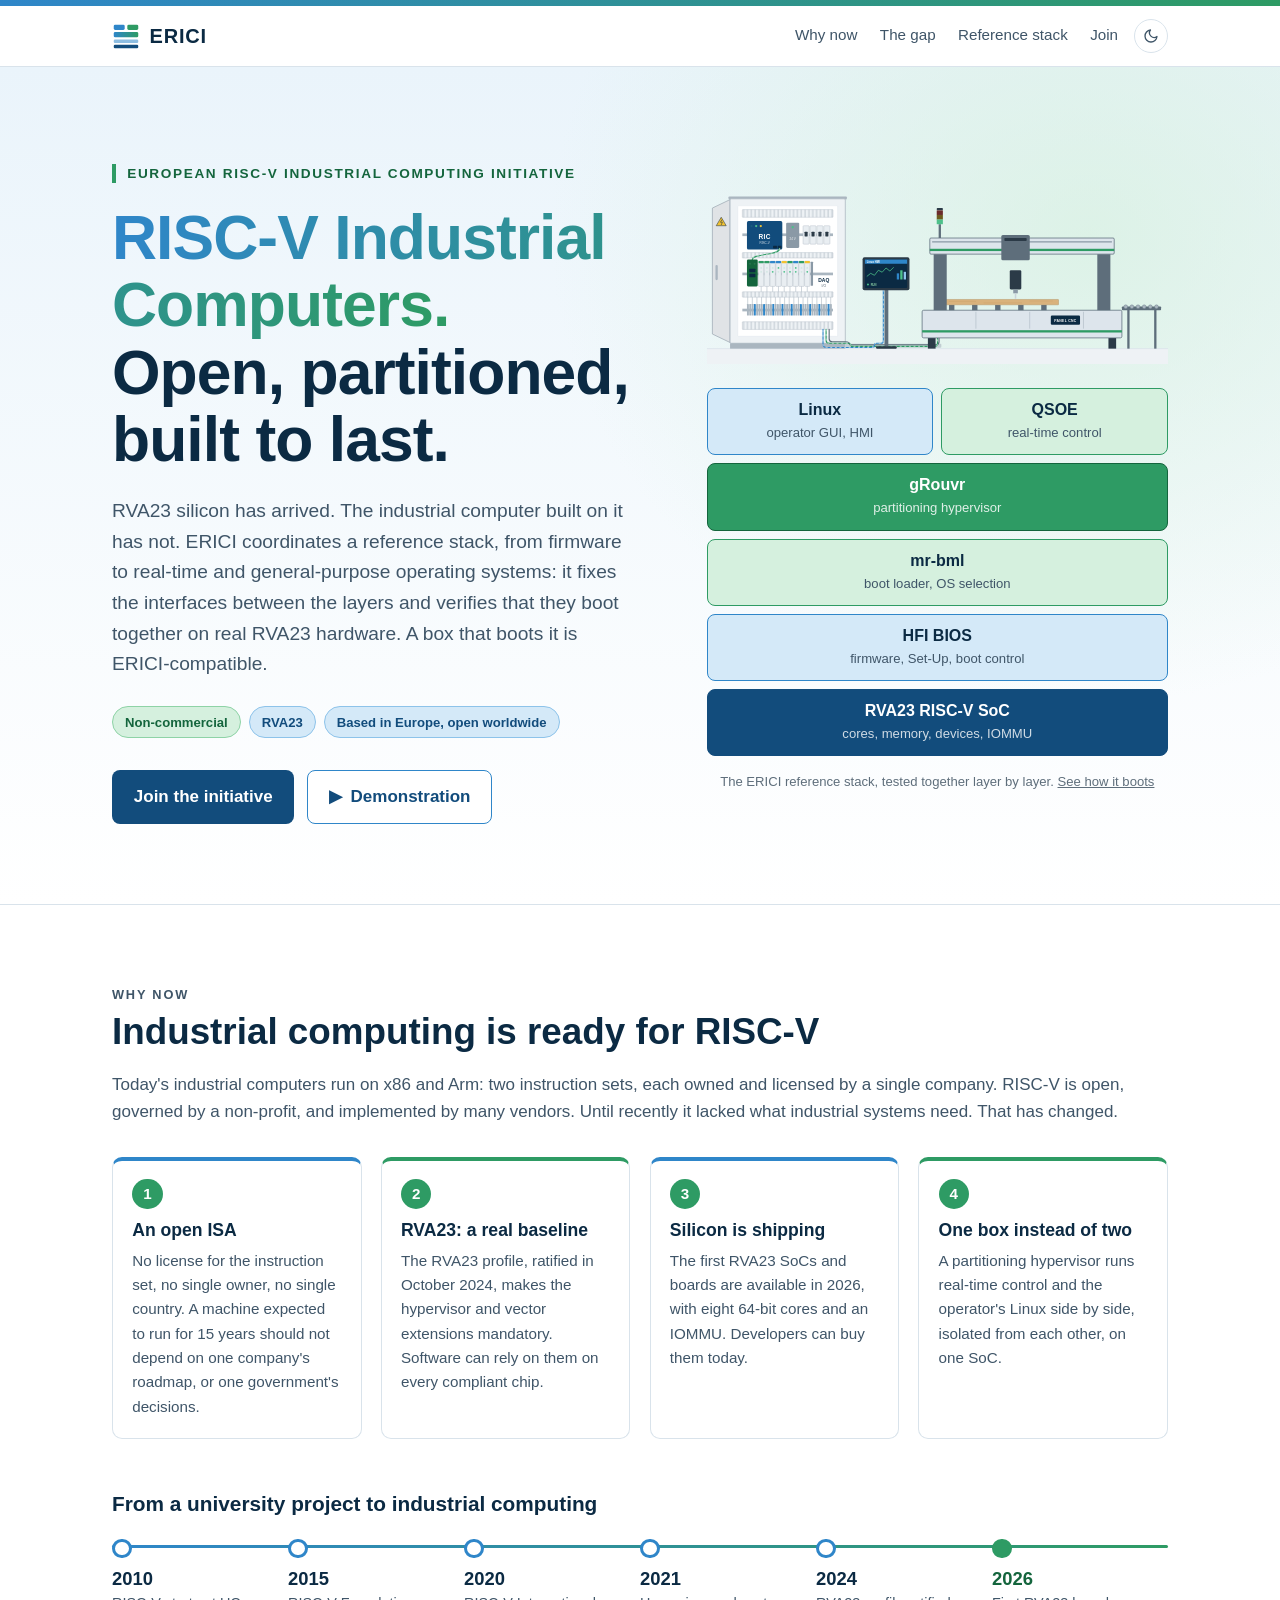
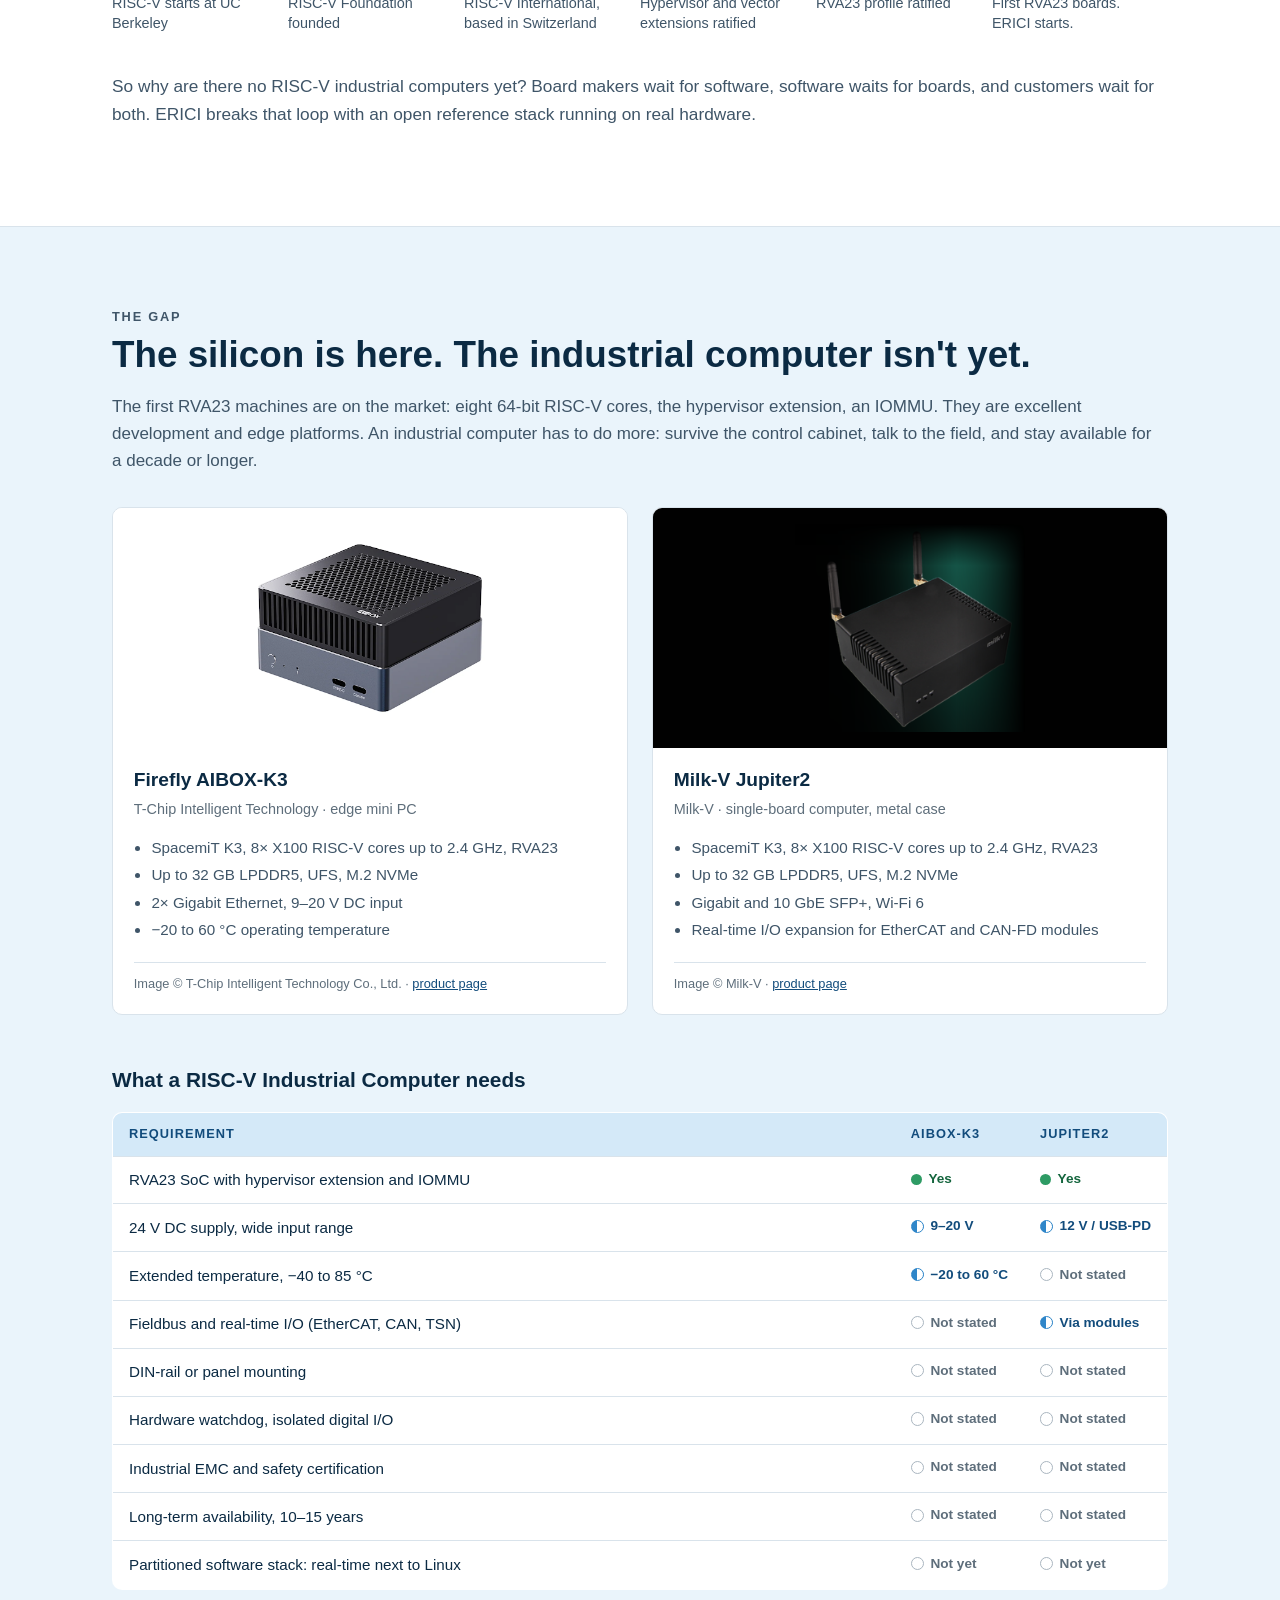
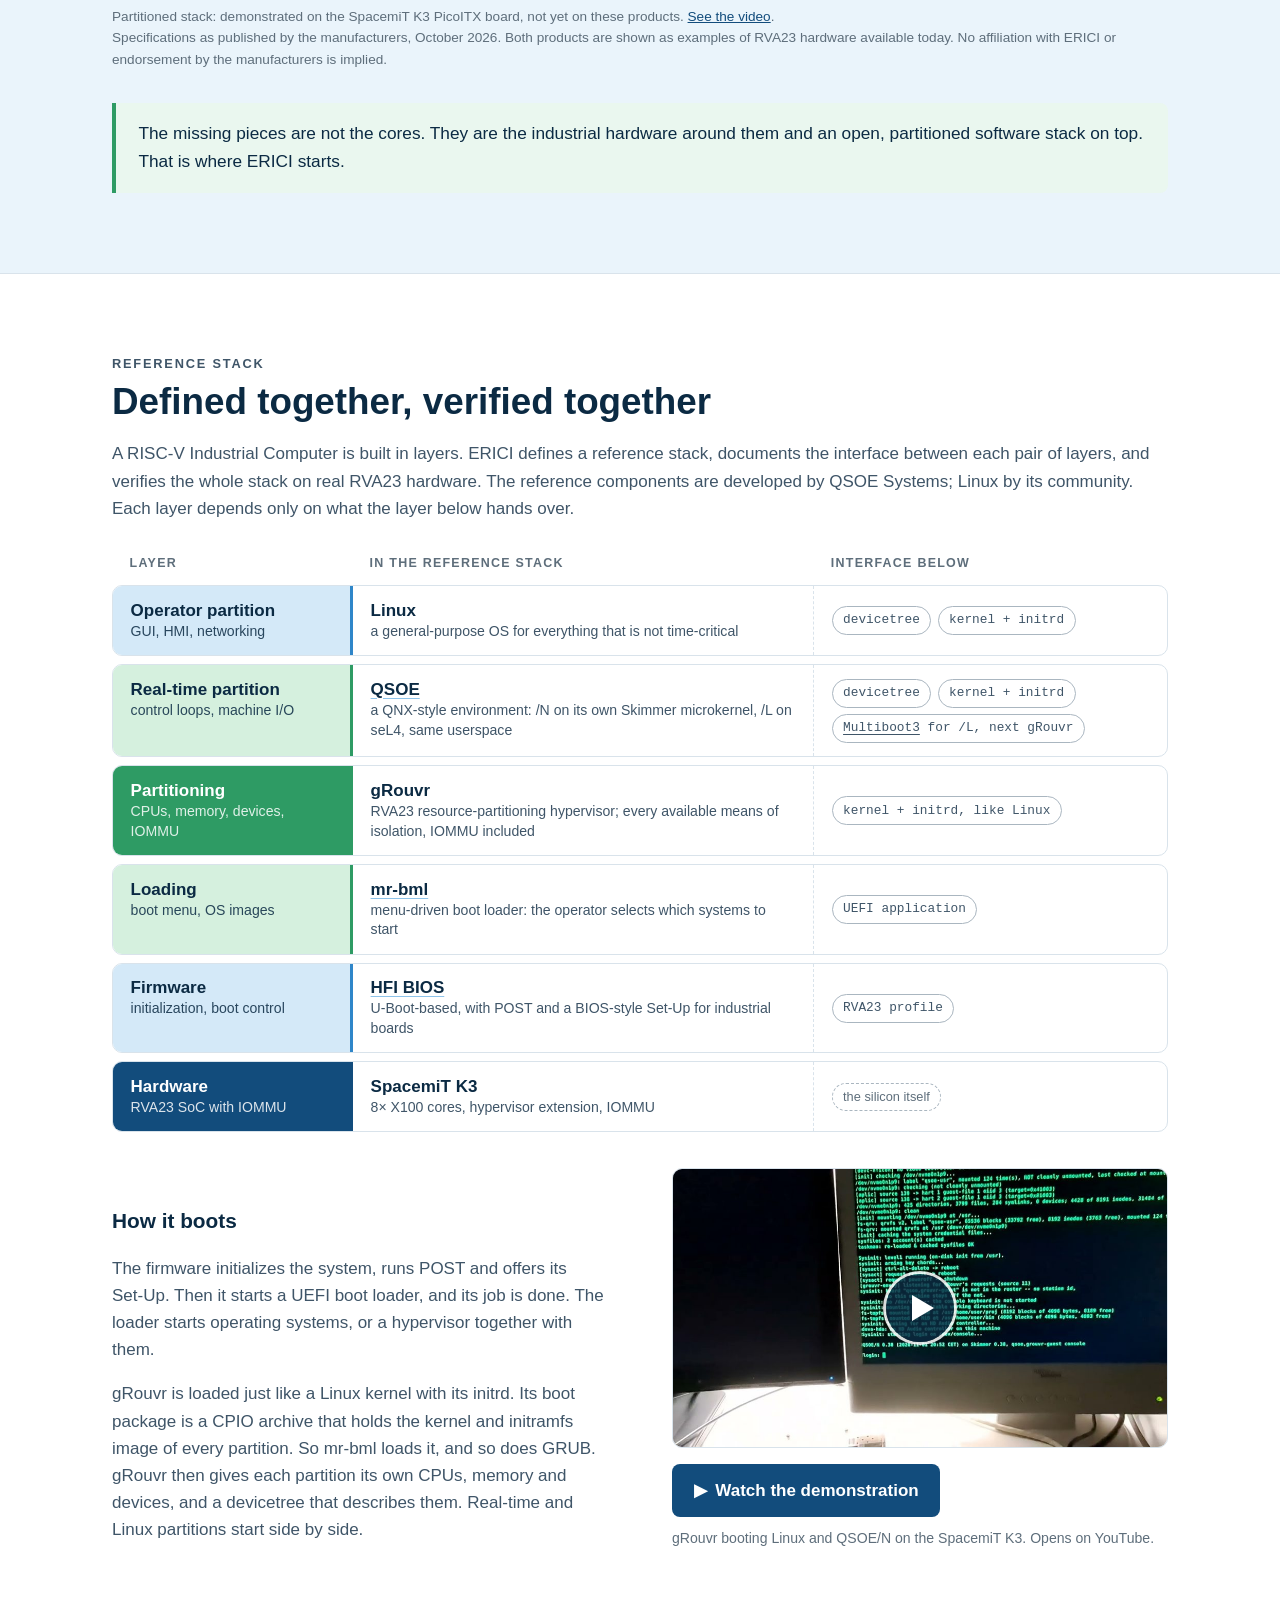
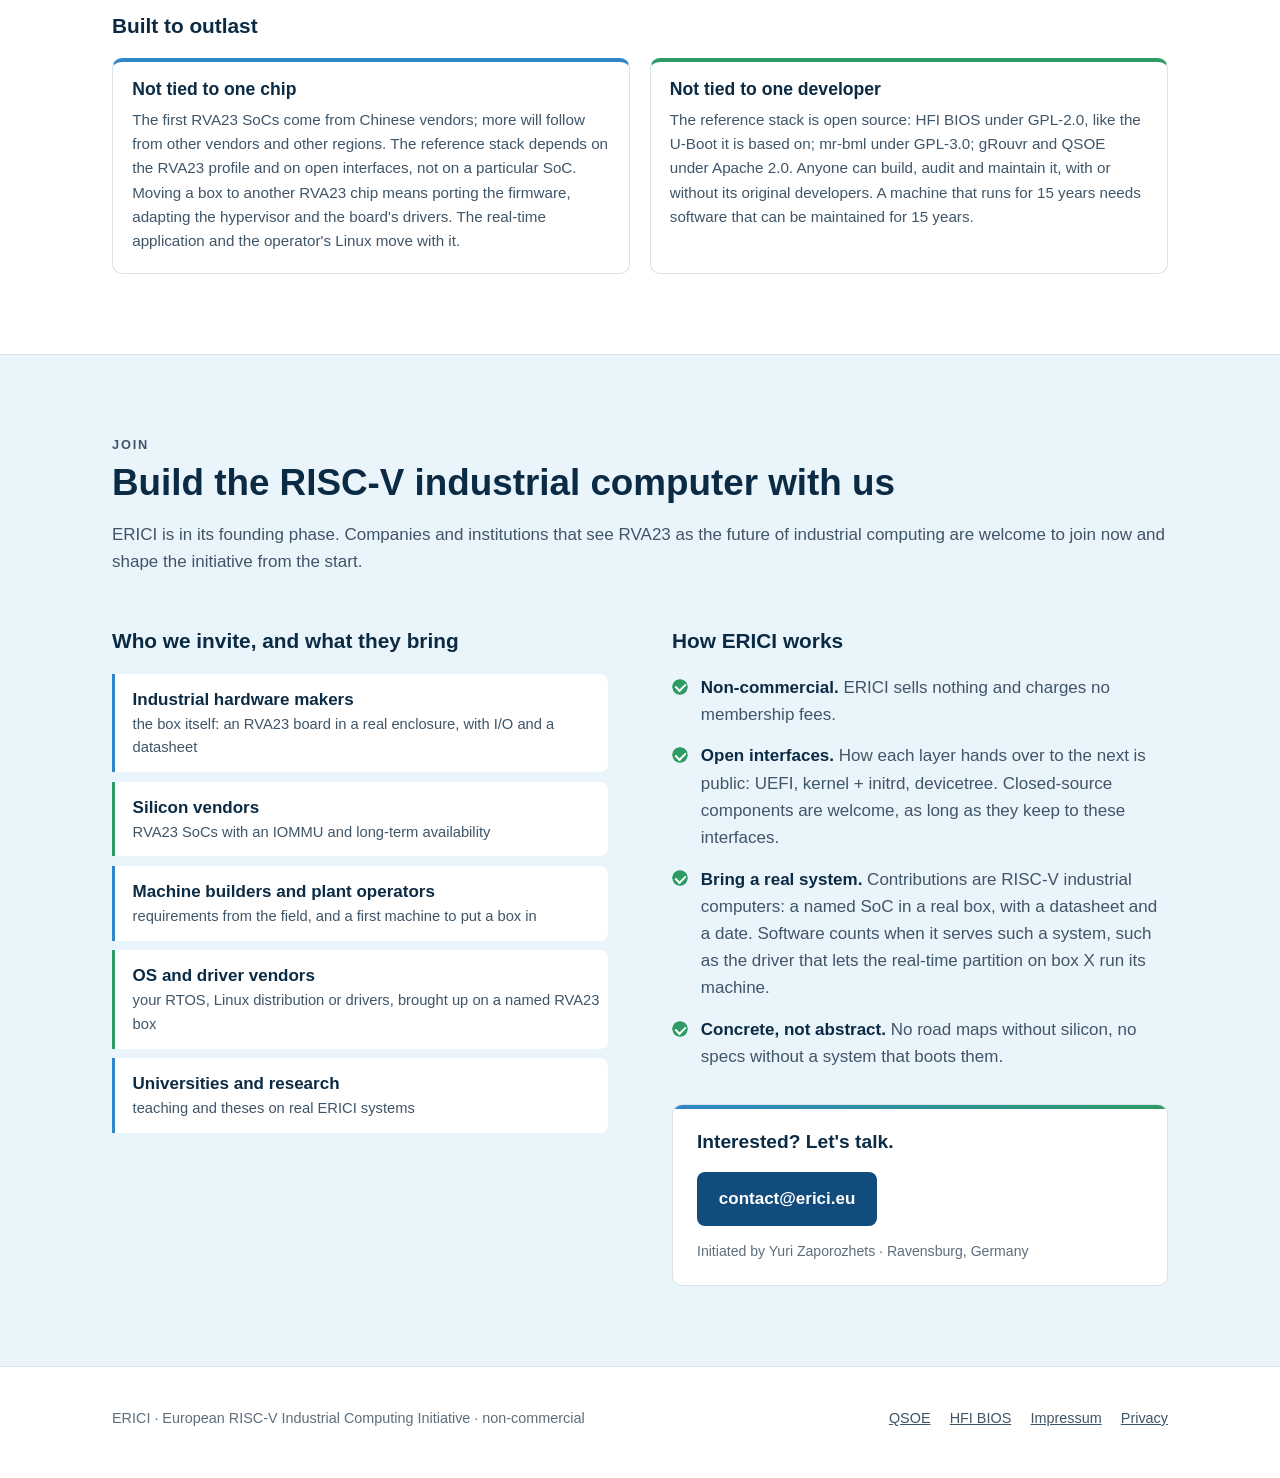
==== commit adc7f2a9: "Reposition ERICI as coordinator of a verified reference stack; add the demo Hero: ERICI coordinates " ====
--- a/index.html
+++ b/index.html
@@ -4,8 +4,19 @@
   <meta charset="utf-8">
   <meta name="viewport" content="width=device-width, initial-scale=1">
   <title>ERICI — European RISC-V Industrial Computing Initiative</title>
-  <meta name="description" content="ERICI is a non-commercial initiative for RISC-V Industrial Computers (RICs): open, partitioned RVA23 systems built for the factory floor.">
+  <meta name="description" content="ERICI is a non-commercial initiative for RISC-V Industrial Computers (RICs): a tested reference stack for partitioned RVA23 systems on the factory floor.">
   <meta name="color-scheme" content="light dark">
+  <!-- preview card for links shared on social networks and messengers -->
+  <meta property="og:type" content="website">
+  <meta property="og:site_name" content="ERICI">
+  <meta property="og:url" content="https://erici.eu/">
+  <meta property="og:title" content="ERICI — European RISC-V Industrial Computing Initiative">
+  <meta property="og:description" content="A verified reference stack for RISC-V Industrial Computers: firmware, boot loader, hypervisor, real-time OS and Linux, on real RVA23 hardware. Non-commercial.">
+  <meta property="og:image" content="https://erici.eu/img/og-card.png">
+  <meta property="og:image:width" content="1200">
+  <meta property="og:image:height" content="630">
+  <meta property="og:image:alt" content="ERICI: RISC-V Industrial Computers. Open, partitioned, built to last. The reference stack Linux and QSOE on gRouvr, mr-bml, HFI BIOS and an RVA23 SoC.">
+  <meta name="twitter:card" content="summary_large_image">
   <link rel="icon" type="image/svg+xml" href="favicon.svg">
   <link rel="stylesheet" href="style.css">
   <script>
@@ -75,9 +86,10 @@
         </h1>
         <p class="lede">
           RVA23 silicon has arrived. The industrial computer built on it has not.
-          ERICI brings firmware, hypervisor, real-time and general-purpose operating
-          systems together into one open reference stack, so that RISC-V can run
-          the machines, lines and plants of tomorrow.
+          ERICI coordinates a reference stack, from firmware to real-time and
+          general-purpose operating systems: it fixes the interfaces between the layers
+          and verifies that they boot together on real RVA23 hardware. A box that boots
+          it is <span class="nowrap">ERICI-compatible</span>.
         </p>
         <ul class="badges">
           <li class="badge green">Non-commercial</li>
@@ -86,7 +98,8 @@
         </ul>
         <div class="cta">
           <a class="btn primary" href="#join">Join the initiative</a>
-          <a class="btn" href="#stack">See the reference stack</a>
+          <a class="btn" href="https://www.youtube.com/watch?v=i-NjXXnTv70"
+             target="_blank" rel="noopener">&#9654;&ensp;Demonstration</a>
         </div>
       </div>
 
@@ -98,7 +111,7 @@
                   an operator panel on Linux, and a wood-panel CNC machine">
       </button>
 
-      <figure class="stack" aria-label="Example RIC software stack">
+      <figure class="stack" aria-label="The ERICI reference stack">
         <div class="parts">
           <div class="layer"><b>Linux</b><span>operator GUI, HMI</span></div>
           <div class="layer green"><b>QSOE</b><span>real-time control</span></div>
@@ -107,8 +120,8 @@
         <div class="layer green"><b>mr-bml</b><span>boot loader, OS selection</span></div>
         <div class="layer"><b>HFI BIOS</b><span>firmware, Set-Up, boot control</span></div>
         <div class="layer soc"><b>RVA23 RISC-V SoC</b><span>cores, memory, devices, IOMMU</span></div>
-        <figcaption>One example stack. Every layer can be swapped.
-          <a href="#stack">See the alternatives</a></figcaption>
+        <figcaption>The ERICI reference stack, tested together layer by layer.
+          <a href="#stack">See how it boots</a></figcaption>
       </figure>
     </div>
   </section>
@@ -129,9 +142,9 @@
         <article class="reason">
           <span class="num">1</span>
           <h3>An open ISA</h3>
-          <p>No license for the instruction set, no single owner, many silicon vendors.
-            A machine expected to run for 15 years should not depend on one
-            supplier's roadmap.</p>
+          <p>No license for the instruction set, no single owner, no single country.
+            A machine expected to run for 15 years should not depend on one company's
+            roadmap, or one government's decisions.</p>
         </article>
         <article class="reason">
           <span class="num">2</span>
@@ -285,6 +298,8 @@
         </table>
       </div>
       <p class="note wide">
+        Partitioned stack: demonstrated on the SpacemiT K3 PicoITX board, not yet on these
+        products. <a href="#demo">See the video</a>.<br>
         Specifications as published by the manufacturers, October 2026. Both products
         are shown as examples of RVA23 hardware available today. No affiliation with
         ERICI or endorsement by the manufacturers is implied.
@@ -301,84 +316,114 @@
   <section class="section" id="stack" aria-labelledby="stack-title">
     <div class="wrap">
       <p class="section-tag">Reference stack</p>
-      <h2 id="stack-title">One example, many choices</h2>
+      <h2 id="stack-title">Defined together, verified together</h2>
       <p class="wide">
-        A RISC-V Industrial Computer is built in layers. ERICI shows one complete stack
-        running on real RVA23 hardware, but no layer is mandatory: each one can be replaced
-        by the option that fits the application, the certification path or the team's
-        experience.
+        A RISC-V Industrial Computer is built in layers. ERICI defines a reference stack,
+        documents the interface between each pair of layers, and verifies the whole stack
+        on real RVA23 hardware. The reference components are developed by QSOE Systems;
+        Linux by its community. Each layer depends only on what the layer below hands over.
       </p>
 
       <div class="layers">
         <div class="lrow head" aria-hidden="true">
-          <span>Layer</span><span>In the example stack</span><span>Alternatives</span>
+          <span>Layer</span><span>In the reference stack</span><span>Interface below</span>
         </div>
 
         <div class="lrow">
           <div class="lname l-gp"><b>Operator partition</b><span>GUI, HMI, networking</span></div>
           <div class="lex"><b>Linux</b><span>a general-purpose OS for everything that is not
             time-critical</span></div>
-          <ul class="alts"><li>any Linux distribution</li><li>FreeBSD or another BSD</li></ul>
+          <ul class="iface"><li>devicetree</li><li>kernel + initrd</li></ul>
         </div>
 
         <div class="lrow">
           <div class="lname l-rt"><b>Real-time partition</b><span>control loops, machine I/O</span></div>
           <div class="lex"><b><a href="https://qsoe.net">QSOE</a></b><span>a QNX-style
             environment: /N on its own Skimmer microkernel, /L on seL4, same userspace</span></div>
-          <ul class="alts"><li>Zephyr</li><li>NuttX</li><li>RTEMS</li><li>other RTOSes</li></ul>
+          <ul class="iface"><li>devicetree</li><li>kernel + initrd</li>
+            <li><a href="https://gitlab.com/qsoe/mr-bml">Multiboot3</a> for /L, next gRouvr</li></ul>
         </div>
 
         <div class="lrow">
           <div class="lname l-hv"><b>Partitioning</b><span>CPUs, memory, devices, IOMMU</span></div>
+          <!-- TODO: link gRouvr once the repository is public:
+               <b><a href="https://gitlab.com/qsoe/grouvr">gRouvr</a></b> -->
           <div class="lex"><b>gRouvr</b><span>RVA23 resource-partitioning hypervisor; every
             available means of isolation, IOMMU included</span></div>
-          <ul class="alts"><li>QBao</li><li>Bao</li><li>Xvisor</li></ul>
+          <ul class="iface"><li>kernel + initrd, like Linux</li></ul>
         </div>
 
         <div class="lrow">
           <div class="lname l-bl"><b>Loading</b><span>boot menu, OS images</span></div>
           <div class="lex"><b><a href="https://gitlab.com/qsoe/mr-bml">mr-bml</a></b><span>menu-driven
             boot loader: the operator selects which systems to start</span></div>
-          <ul class="alts"><li>GRUB</li></ul>
+          <ul class="iface"><li>UEFI application</li></ul>
         </div>
 
         <div class="lrow">
           <div class="lname l-fw"><b>Firmware</b><span>initialization, boot control</span></div>
-          <div class="lex"><b><a href="https://qsoe.net/hfi">HFI BIOS</a></b><span>U-Boot-based, with a BIOS-style Set-Up
-            for industrial boards</span></div>
-          <ul class="alts"><li>EDK2 (UEFI)</li><li>OpenSBI + U-Boot</li></ul>
+          <div class="lex"><b><a href="https://qsoe.net/hfi">HFI BIOS</a></b><span>U-Boot-based, with
+            POST and a BIOS-style Set-Up for industrial boards</span></div>
+          <ul class="iface"><li>RVA23 profile</li></ul>
         </div>
 
         <div class="lrow">
           <div class="lname l-hw"><b>Hardware</b><span>RVA23 SoC with IOMMU</span></div>
           <div class="lex"><b>SpacemiT K3</b><span>8× X100 cores, hypervisor extension,
             IOMMU</span></div>
-          <ul class="alts"><li>any RVA23 SoC with an IOMMU</li></ul>
-        </div>
-      </div>
-
-      <div class="boot">
+          <ul class="iface none"><li>the silicon itself</li></ul>
+        </div>
+      </div>
+
+      <div class="boot" id="demo">
         <div>
-          <h3 class="sub">Example: booting QBao with Multiboot3</h3>
+          <h3 class="sub">How it boots</h3>
           <p class="wide">
-            <a href="https://github.com/bao-project/bao-hypervisor">Bao</a> is a static
-            partitioning hypervisor: each guest gets its own CPUs, memory and devices.
-            QBao extends it with a module loader using
-            <a href="https://gitlab.com/qsoe/mr-bml">Multiboot3</a>. The boot loader,
-            mr-bml, loads the hypervisor and the images of every partition as modules, then
-            hands over control. Real-time and Linux partitions start
-            side by side, each with its own share of the SoC.
+            The firmware initializes the system, runs POST and offers its
+            <span class="nowrap">Set-Up</span>. Then it starts a UEFI boot loader, and its
+            job is done. The loader starts operating systems, or a hypervisor together
+            with them.
           </p>
-        </div>
-        <pre class="code" aria-label="Multiboot3 boot script"><code><span class="c"># hypervisor</span>
-multiboot3 qbao.elf
-<span class="c"># real-time partition: QSOE/N kernel + root fs</span>
-module3    skimmer.bin
-module3    qsoe-root.cpio
-<span class="c"># operator partition: Linux</span>
-module3    vmlinuz
-module3    initrd-linux.cpio.gz
-boot</code></pre>
+          <p class="wide">
+            gRouvr is loaded just like a Linux kernel with its initrd. Its boot package is
+            a CPIO archive that holds the kernel and initramfs image of every partition. So
+            mr-bml loads it, and so does GRUB. gRouvr then gives each partition its own
+            CPUs, memory and devices, and a devicetree that describes them. Real-time
+            and Linux partitions start side by side.
+          </p>
+        </div>
+        <figure class="demo">
+          <a class="demo-shot" href="https://www.youtube.com/watch?v=i-NjXXnTv70"
+             target="_blank" rel="noopener">
+            <img src="img/03-demo-grouvr-k3.jpg" width="960" height="540" loading="lazy"
+                 alt="QSOE/N login prompt on a monitor, running as a gRouvr guest on the SpacemiT K3">
+            <span class="play" aria-hidden="true"></span>
+          </a>
+          <figcaption>
+            <a class="btn primary" href="https://www.youtube.com/watch?v=i-NjXXnTv70"
+               target="_blank" rel="noopener">&#9654;&ensp;Watch the demonstration</a>
+            <span>gRouvr booting Linux and QSOE/N on the SpacemiT K3. Opens on YouTube.</span>
+          </figcaption>
+        </figure>
+      </div>
+
+      <h3 class="sub">Built to outlast</h3>
+      <div class="outlast">
+        <article class="reason">
+          <h3>Not tied to one chip</h3>
+          <p>The first RVA23 SoCs come from Chinese vendors; more will follow from other
+            vendors and other regions. The reference stack depends on the RVA23 profile and
+            on open interfaces, not on a particular SoC. Moving a box to another RVA23 chip
+            means porting the firmware, adapting the hypervisor and the board's drivers. The
+            real-time application and the operator's Linux move with it.</p>
+        </article>
+        <article class="reason">
+          <h3>Not tied to one developer</h3>
+          <p>The reference stack is open source: HFI BIOS under GPL-2.0, like the U-Boot it
+            is based on; mr-bml under GPL-3.0; gRouvr and QSOE under Apache 2.0. Anyone can
+            build, audit and maintain it, with or without its original developers. A machine
+            that runs for 15 years needs software that can be maintained for 15 years.</p>
+        </article>
       </div>
     </div>
   </section>
@@ -396,18 +441,18 @@
 
       <div class="join">
         <div>
-          <h3 class="sub">Who we invite</h3>
+          <h3 class="sub">Who we invite, and what they bring</h3>
           <ul class="invite">
+            <li><b>Industrial hardware makers</b><span>the box itself: an RVA23 board in a
+              real enclosure, with I/O and a datasheet</span></li>
             <li><b>Silicon vendors</b><span>RVA23 SoCs with an IOMMU and long-term
               availability</span></li>
-            <li><b>Industrial hardware makers</b><span>industrial PCs, boards, modules,
-              enclosures</span></li>
-            <li><b>Software projects</b><span>firmware, hypervisors, real-time
-              operating systems, Linux</span></li>
-            <li><b>Universities and research</b><span>teaching, theses, joint
-              projects</span></li>
-            <li><b>Machine builders and plant operators</b><span>the requirements
-              that matter in the field</span></li>
+            <li><b>Machine builders and plant operators</b><span>requirements from the
+              field, and a first machine to put a box in</span></li>
+            <li><b>OS and driver vendors</b><span>your RTOS, Linux distribution or
+              drivers, brought up on a named RVA23 box</span></li>
+            <li><b>Universities and research</b><span>teaching and theses on real ERICI
+              systems</span></li>
           </ul>
         </div>
 
@@ -416,10 +461,15 @@
           <ul class="principles">
             <li><b>Non-commercial.</b> ERICI sells nothing and charges no membership
               fees.</li>
-            <li><b>Vendor-neutral.</b> Every layer of the reference stack can be
-              swapped. No member owns the initiative.</li>
-            <li><b>Contribute what you can.</b> Hardware, code, requirements, test
-              setups, or simply feedback.</li>
+            <li><b>Open interfaces.</b> How each layer hands over to the next is public:
+              UEFI, kernel + initrd, devicetree. Closed-source components are welcome, as
+              long as they keep to these interfaces.</li>
+            <li><b>Bring a real system.</b> Contributions are RISC-V industrial computers:
+              a named SoC in a real box, with a datasheet and a date. Software counts when
+              it serves such a system, such as the driver that lets the real-time partition
+              on box X run its machine.</li>
+            <li><b>Concrete, not abstract.</b> No road maps without silicon, no specs
+              without a system that boots them.</li>
           </ul>
 
           <div class="contact">
@@ -440,6 +490,8 @@
     <ul>
       <li><a href="https://qsoe.net">QSOE</a></li>
       <li><a href="https://qsoe.net/hfi">HFI BIOS</a></li>
+      <!-- TODO: once the repository is public:
+      <li><a href="https://gitlab.com/qsoe/grouvr">gRouvr</a></li> -->
       <li><a href="impressum.html">Impressum</a></li>
       <li><a href="privacy.html">Privacy</a></li>
     </ul>
--- a/style.css
+++ b/style.css
@@ -577,7 +577,7 @@
 .l-bl { background: var(--green1); border-right: 3px solid var(--green3); }
 .l-fw { background: var(--blue1); border-right: 3px solid var(--blue3); }
 .l-hw { background: #124C7C; color: #FFFFFF; }
-.alts {
+.iface {
   list-style: none;
   margin: 0;
   display: flex;
@@ -586,14 +586,17 @@
   gap: 0.4rem;
   border-left: 1px dashed var(--line);
 }
-.alts li {
-  font-size: 0.85rem;
+.iface li {
+  font-family: var(--mono);
+  font-size: 0.8rem;
   padding: 0.2rem 0.65rem;
   border-radius: 999px;
   border: 1px solid var(--grey2);
   color: var(--ink-soft);
   background: var(--bg);
 }
+.iface a { color: inherit; text-underline-offset: 3px; }
+.iface.none li { border-style: dashed; font-family: inherit; color: var(--muted); }
 
 /* ---- reference stack: boot example ---- */
 .boot {
@@ -615,6 +618,51 @@
   overflow-x: auto;
 }
 .code .c { color: #8ED3A6; }
+
+/* ---- reference stack: "built to outlast" pair, reusing the why-now cards ---- */
+.outlast { display: grid; grid-template-columns: repeat(2, minmax(0, 1fr)); gap: 1.2rem; }
+.outlast .reason h3 { margin-top: 0; }
+
+/* ---- reference stack: demonstration video (a link out, nothing embedded) ---- */
+.demo { margin: 0; }
+.demo-shot {
+  position: relative;
+  display: block;
+  border-radius: 10px;
+  overflow: hidden;
+  border: 1px solid var(--line);
+}
+.demo-shot img { display: block; width: 100%; height: auto; }
+.demo-shot .play {
+  position: absolute;
+  inset: 0;
+  margin: auto;
+  width: 68px;
+  height: 68px;
+  border-radius: 50%;
+  background: rgba(11, 42, 67, 0.82);
+  box-shadow: 0 0 0 3px rgba(255, 255, 255, 0.85);
+  transition: background 0.15s;
+}
+.demo-shot .play::after {
+  content: "";
+  position: absolute;
+  top: 50%;
+  left: 54%;
+  transform: translate(-50%, -50%);
+  border-style: solid;
+  border-width: 13px 0 13px 22px;
+  border-color: transparent transparent transparent #FFFFFF;
+}
+.demo-shot:hover .play { background: rgba(46, 155, 100, 0.92); }
+.demo figcaption {
+  display: flex;
+  flex-wrap: wrap;
+  align-items: center;
+  gap: 0.6rem 1rem;
+  margin-top: 1rem;
+}
+.demo figcaption span { font-size: 0.88rem; color: var(--muted); }
 
 /* ---- join ---- */
 .join {
@@ -718,10 +766,12 @@
   .products { grid-template-columns: 1fr; }
   .join { grid-template-columns: 1fr; }
   .boot { grid-template-columns: 1fr; }
+  .outlast { grid-template-columns: 1fr; }
   .lrow { grid-template-columns: minmax(0, 12rem) minmax(0, 1fr); }
-  .lrow .alts { grid-column: 1 / -1; border-left: 0; border-top: 1px dashed var(--line); }
+  .lrow .iface { grid-column: 1 / -1; border-left: 0; border-top: 1px dashed var(--line); }
   .lrow.head { display: none; }
-  .alts::before { content: "Alternatives:"; font-size: 0.85rem; color: var(--muted); padding: 0.2rem 0.2rem 0.2rem 0; }
+  .iface::before { content: "Interface below:"; font-size: 0.85rem; color: var(--muted);
+                   padding: 0.2rem 0.2rem 0.2rem 0; }
   .stack { max-width: 460px; }
 }
 
@@ -782,6 +832,8 @@
   border-radius: 4px;
   font-weight: 600;
 }
+/* keeps hyphenated terms such as "ERICI-compatible" on one line */
+.nowrap { white-space: nowrap; }
 
 /* ---- installation in the hero: small above the stack, full width on click ---- */
 .has-factory .wrap {
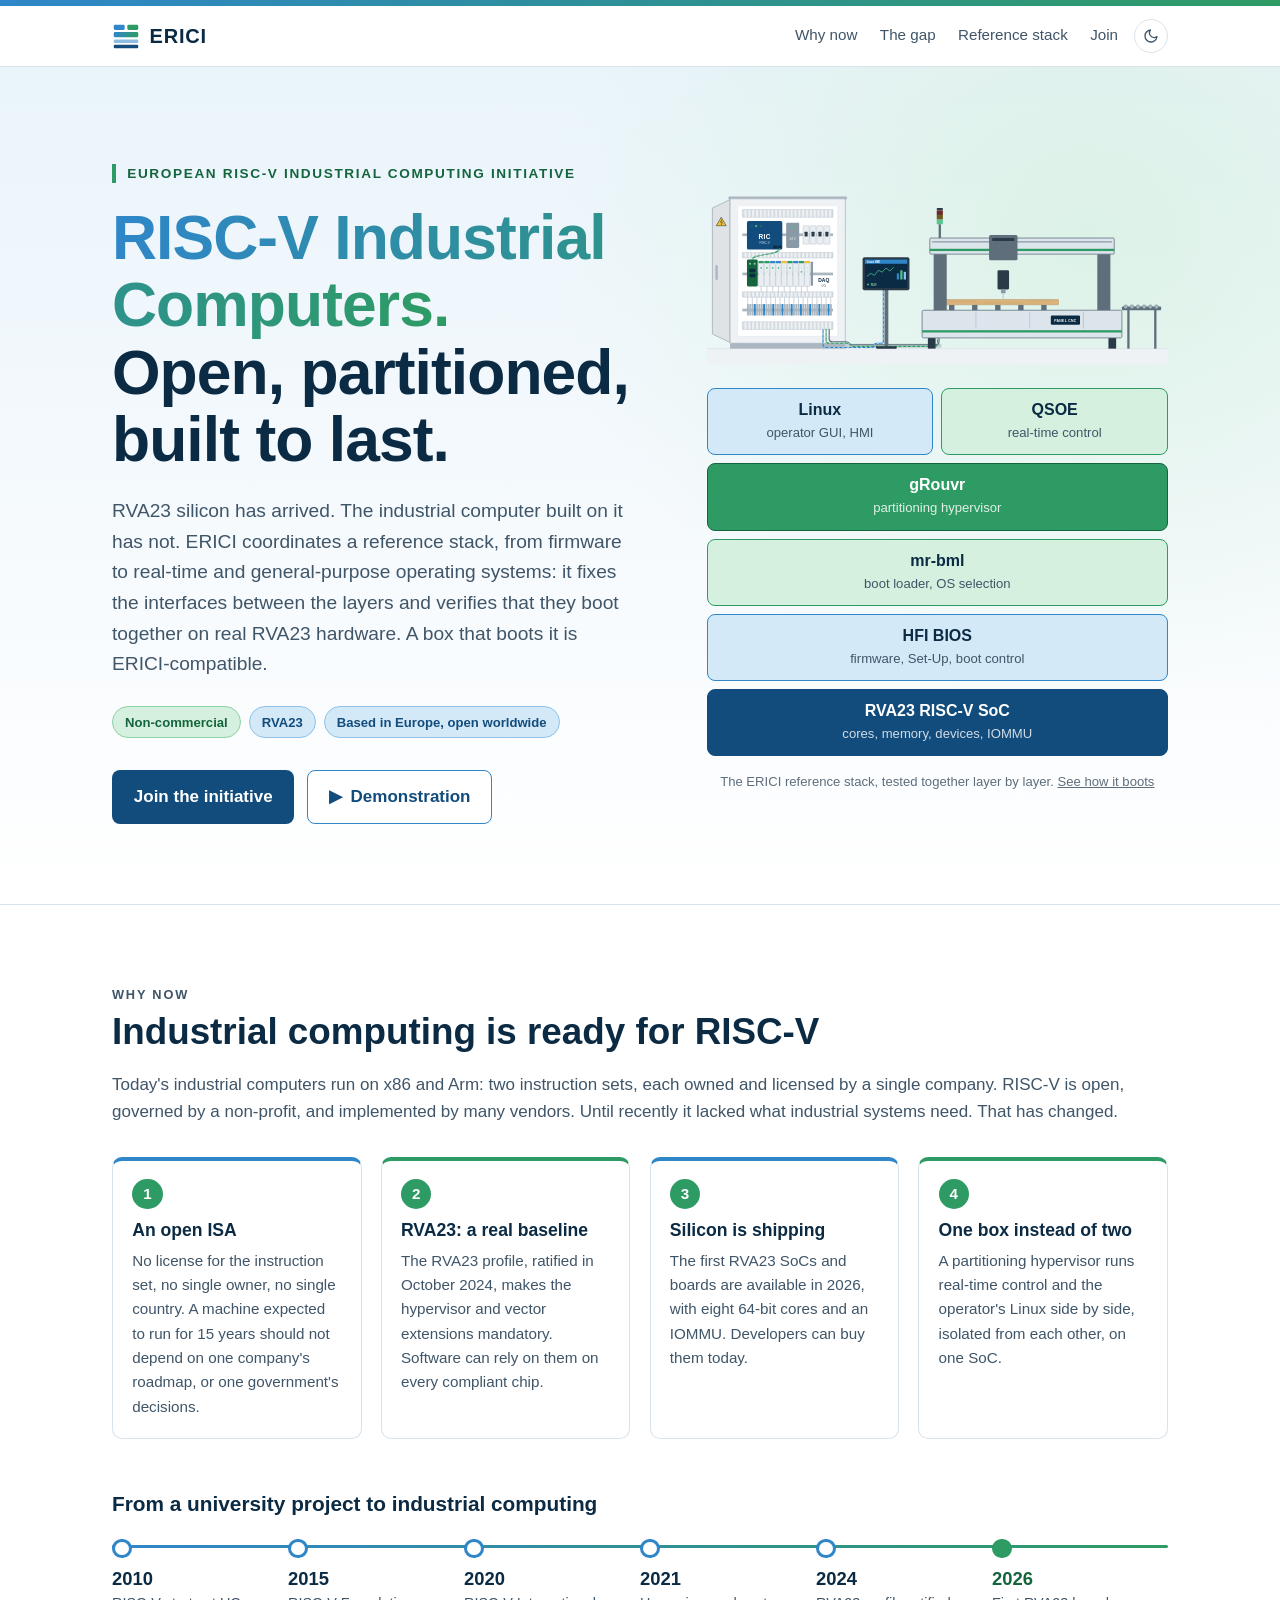
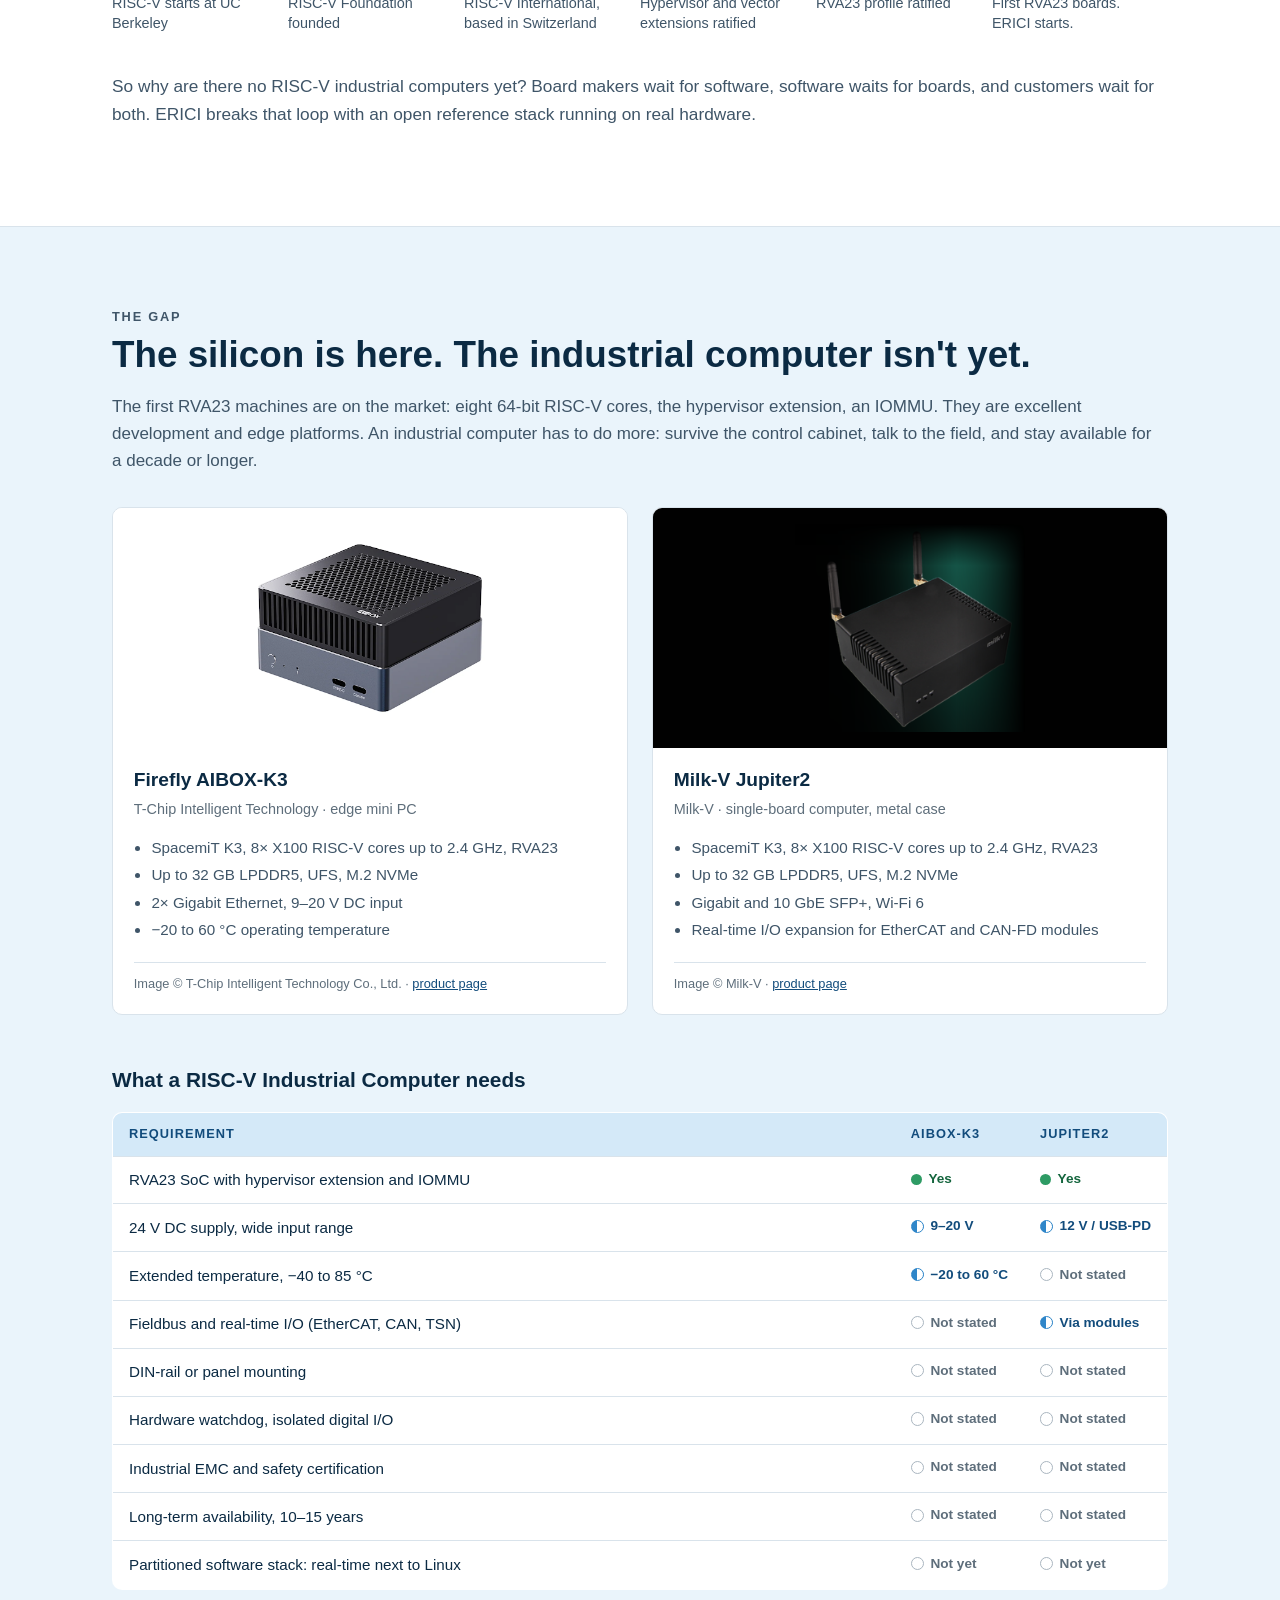
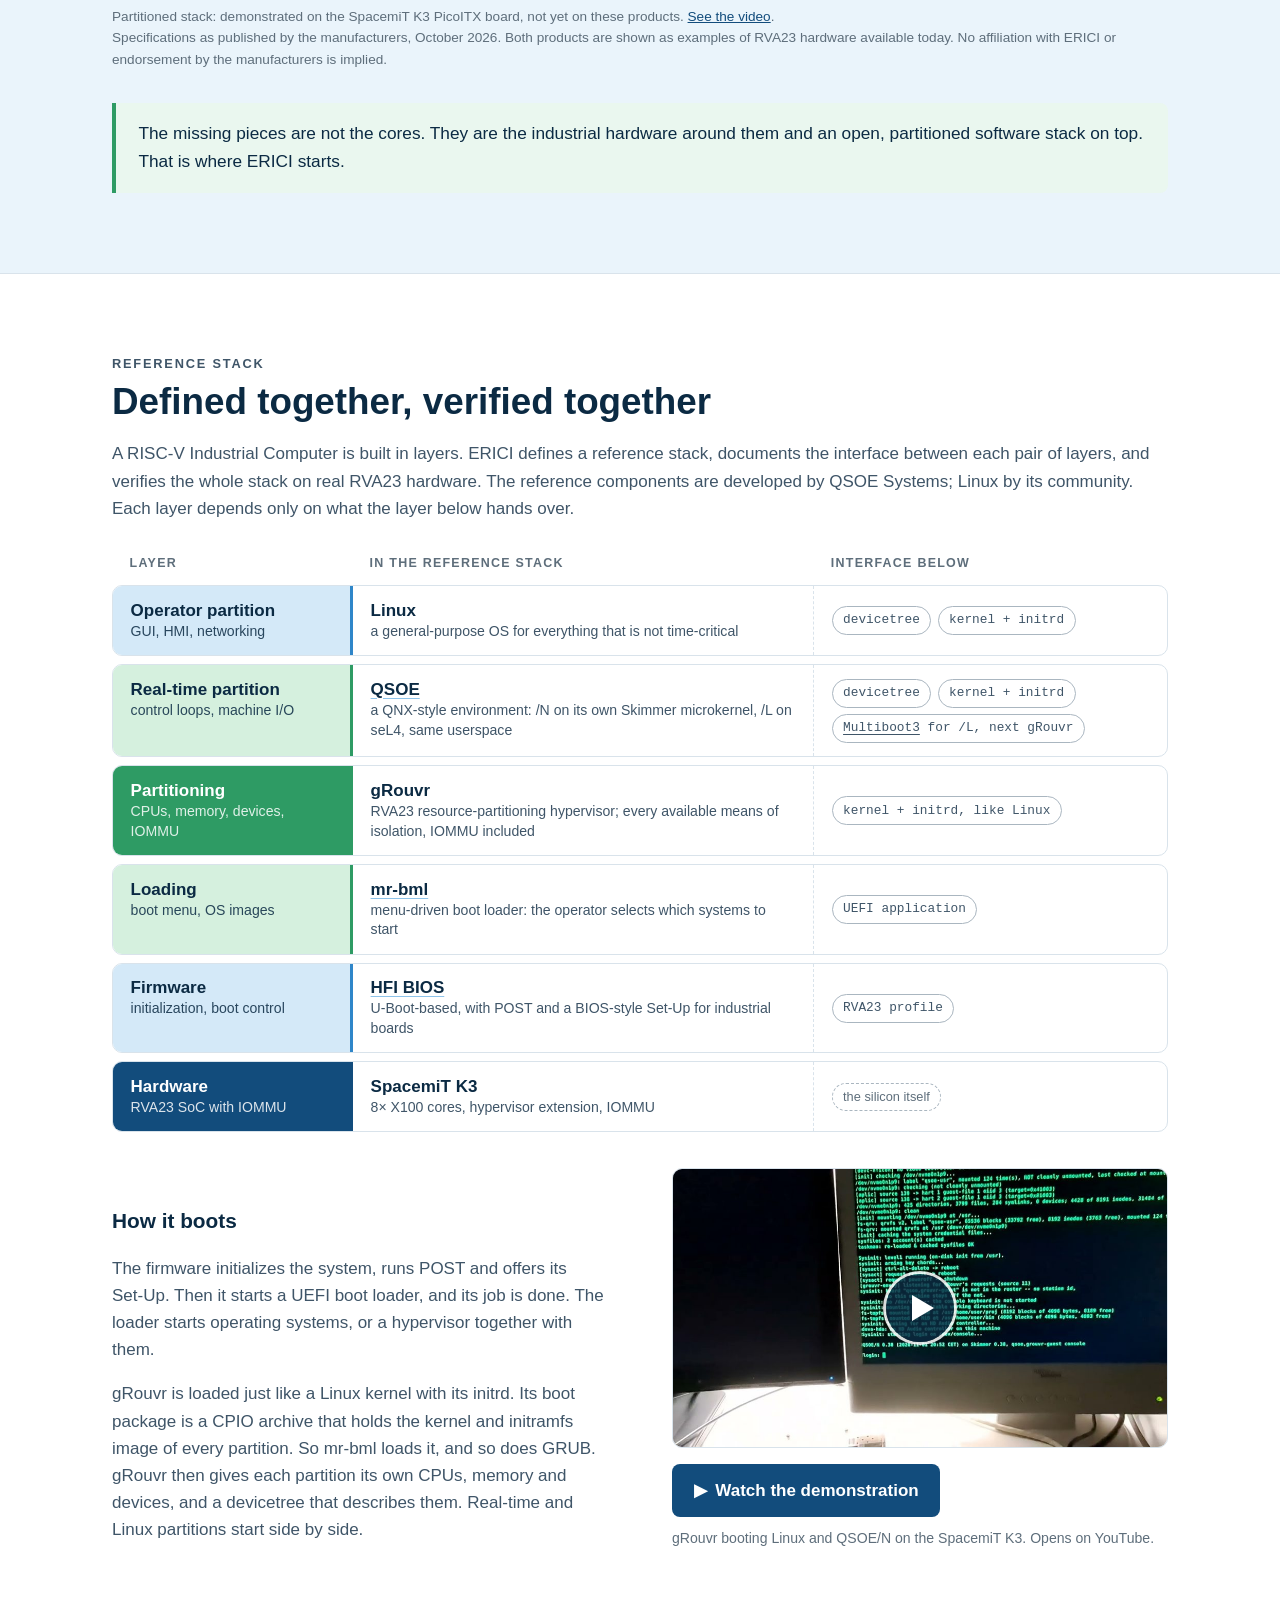
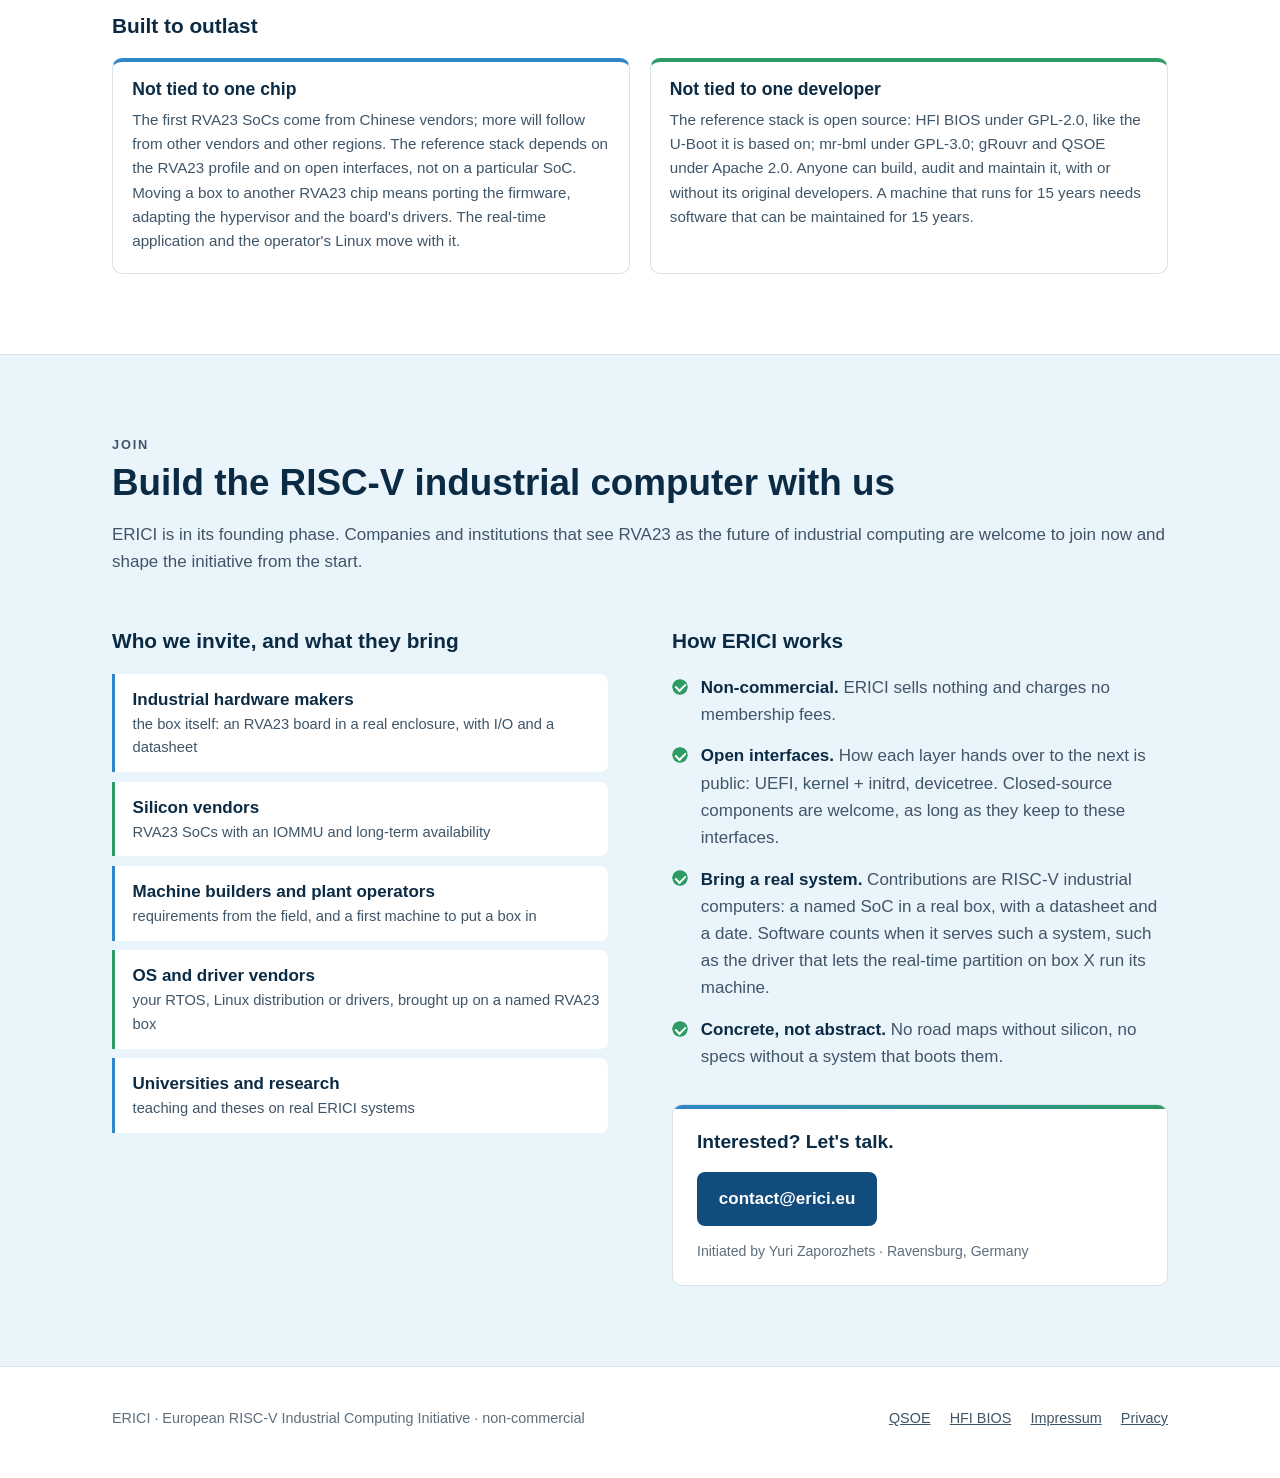
==== commit cf43bb8f: "Fix "duplicate without user-selected canonical" for the home page Search Console reported https://er" ====
--- a/index.html
+++ b/index.html
@@ -17,6 +17,7 @@
   <meta property="og:image:height" content="630">
   <meta property="og:image:alt" content="ERICI: RISC-V Industrial Computers. Open, partitioned, built to last. The reference stack Linux and QSOE on gRouvr, mr-bml, HFI BIOS and an RVA23 SoC.">
   <meta name="twitter:card" content="summary_large_image">
+  <link rel="canonical" href="https://erici.eu/">
   <link rel="icon" type="image/svg+xml" href="favicon.svg">
   <link rel="stylesheet" href="style.css">
   <script>
